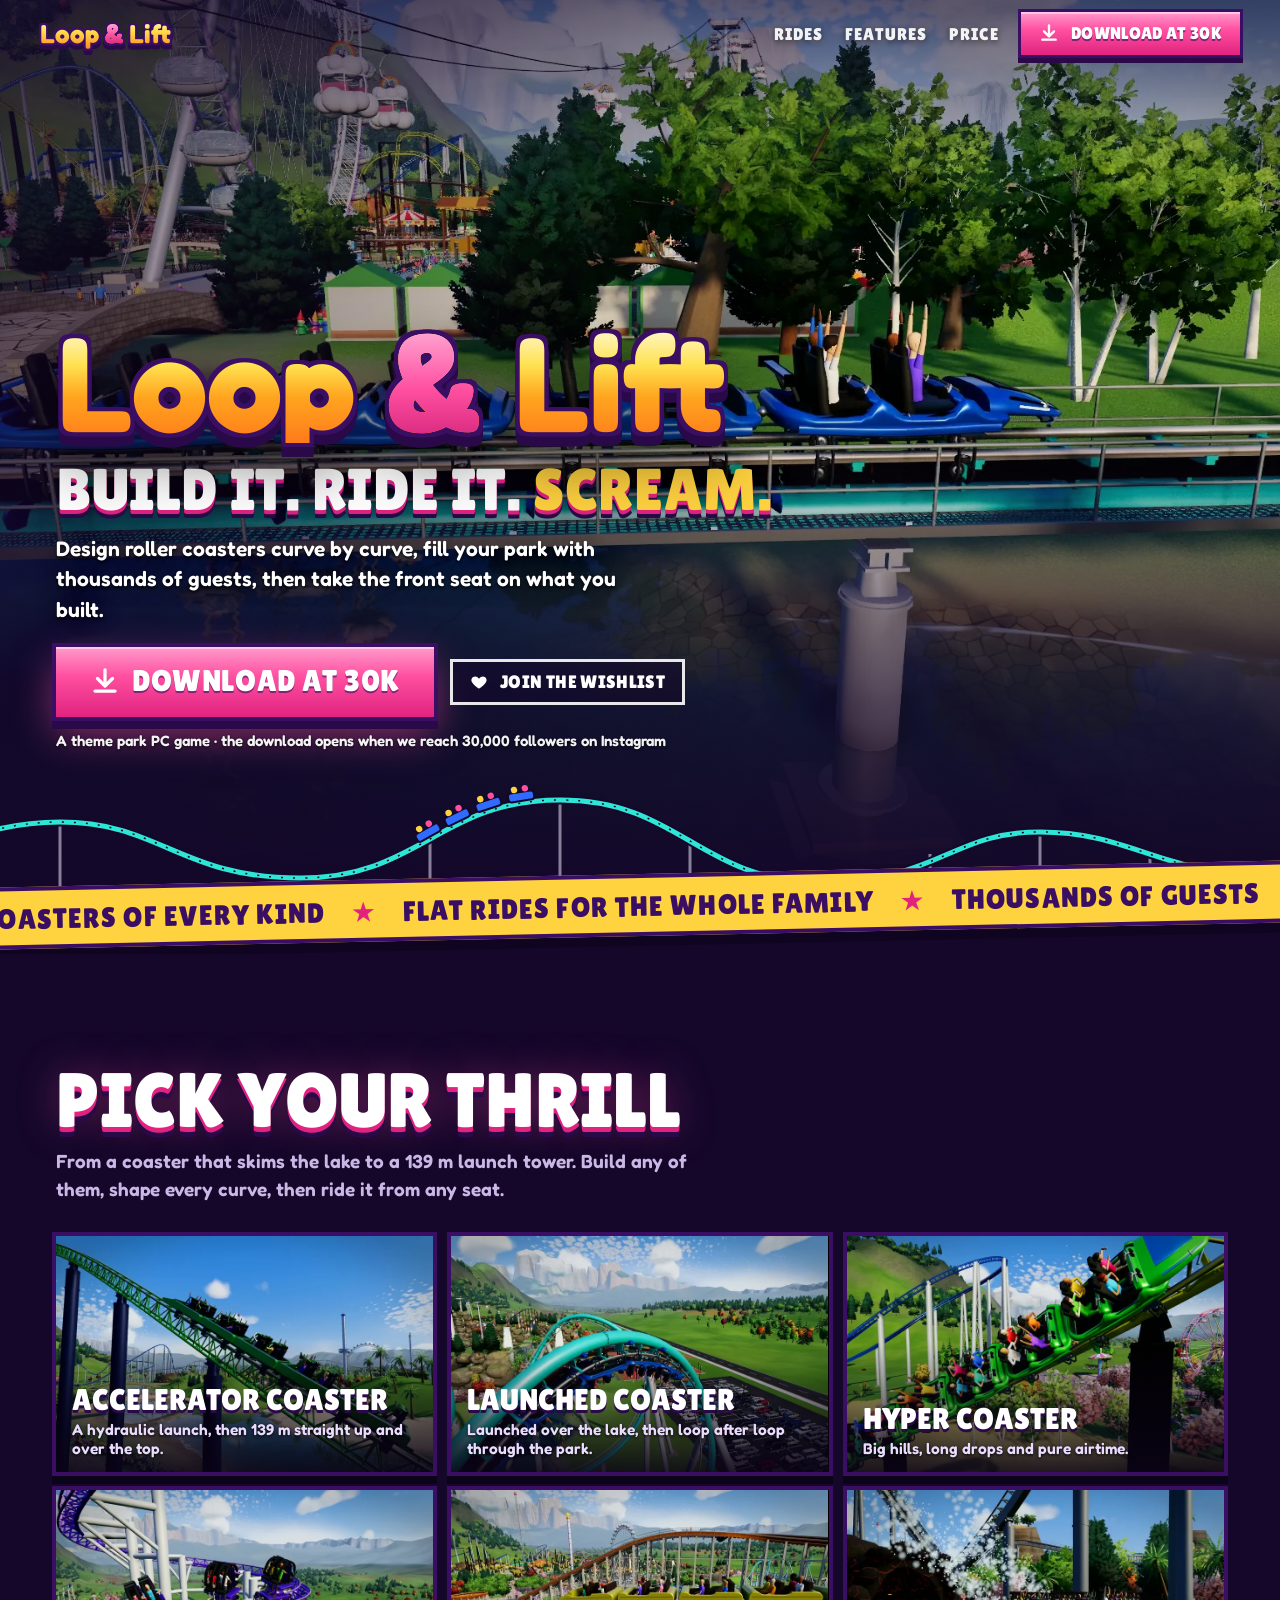
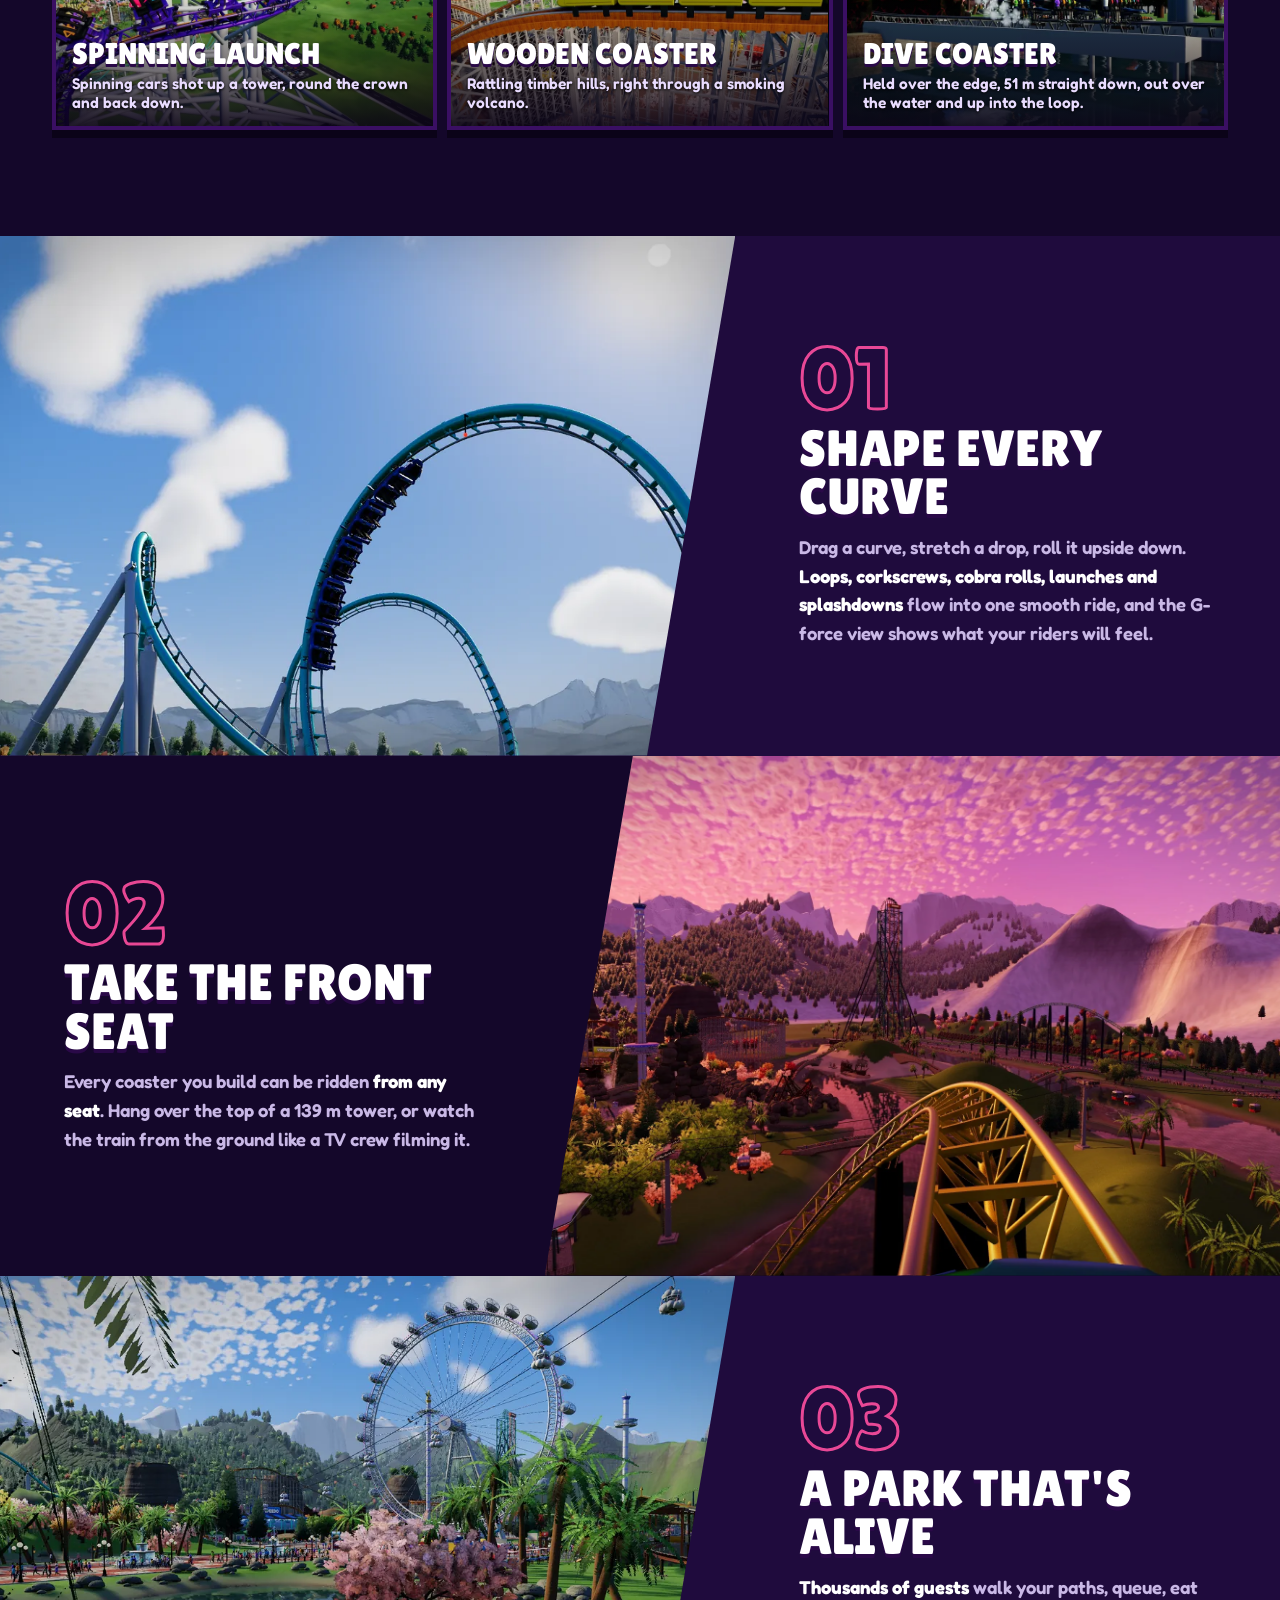
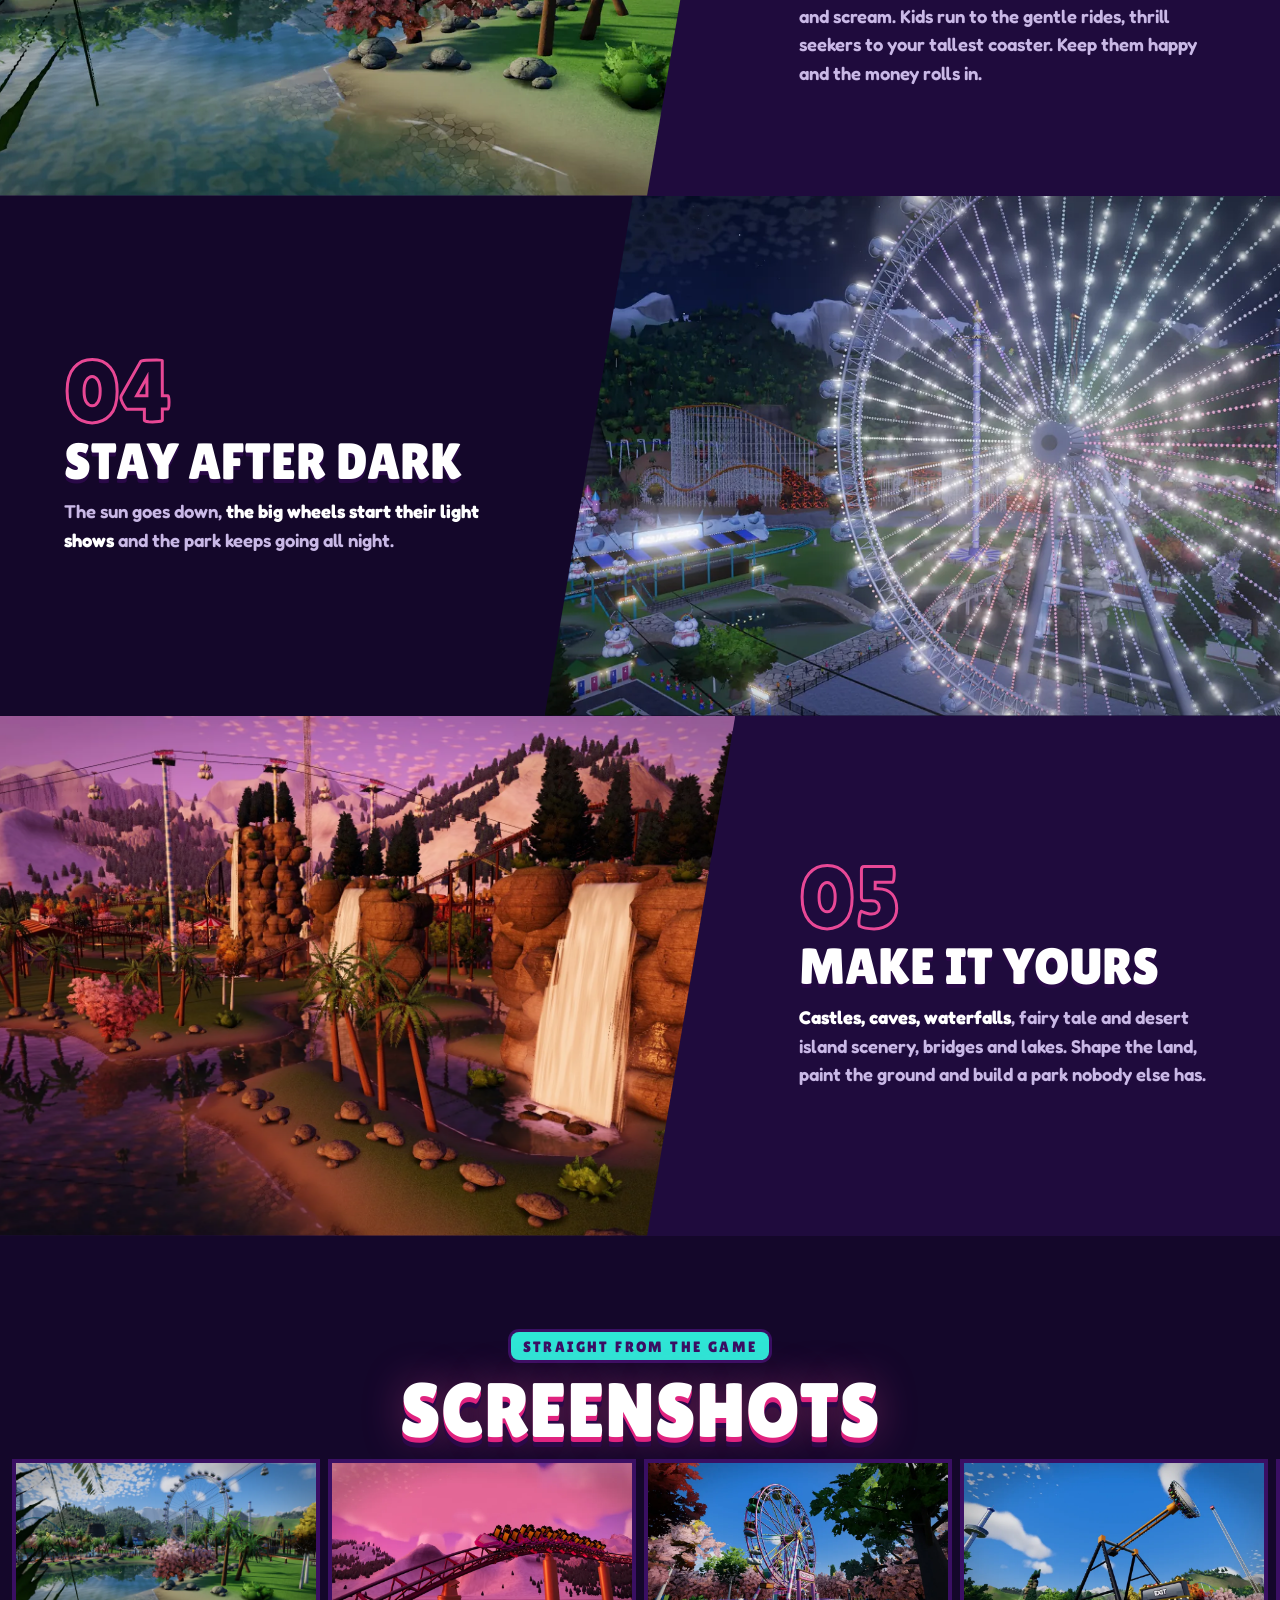
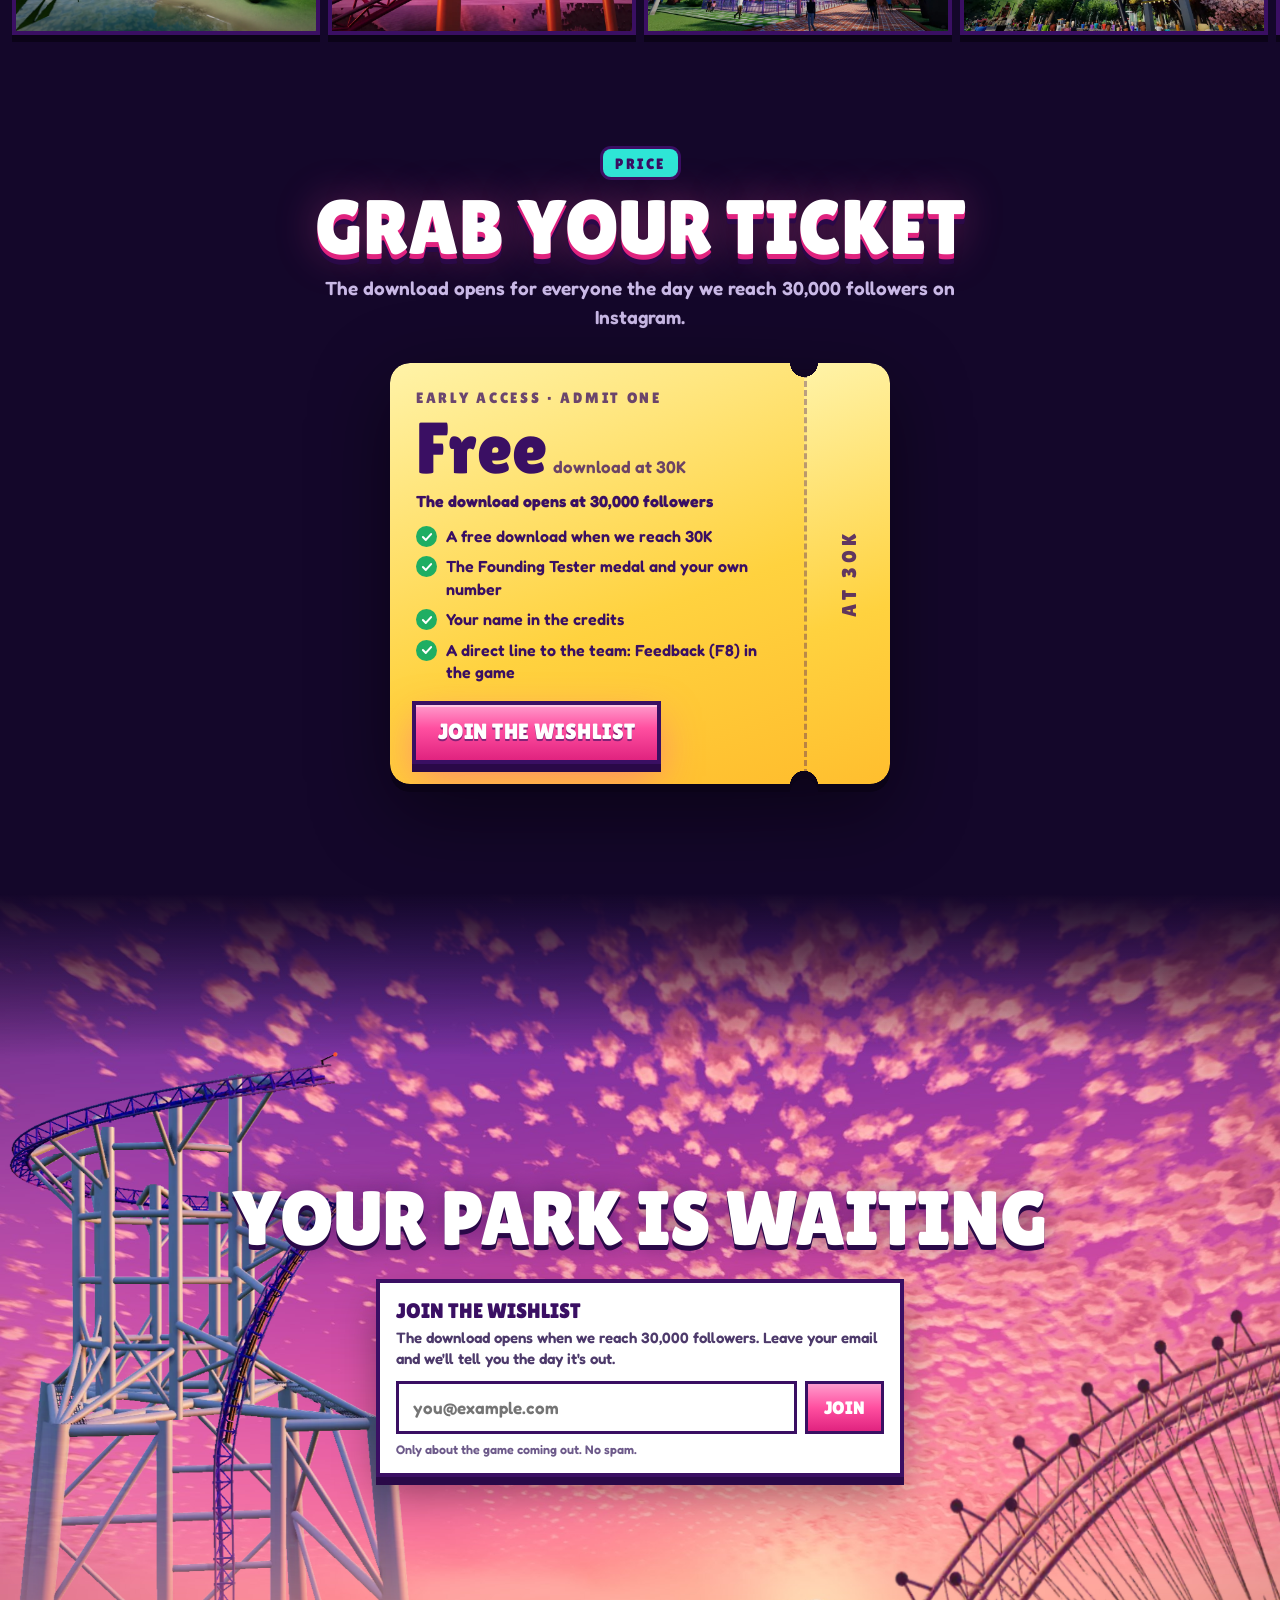
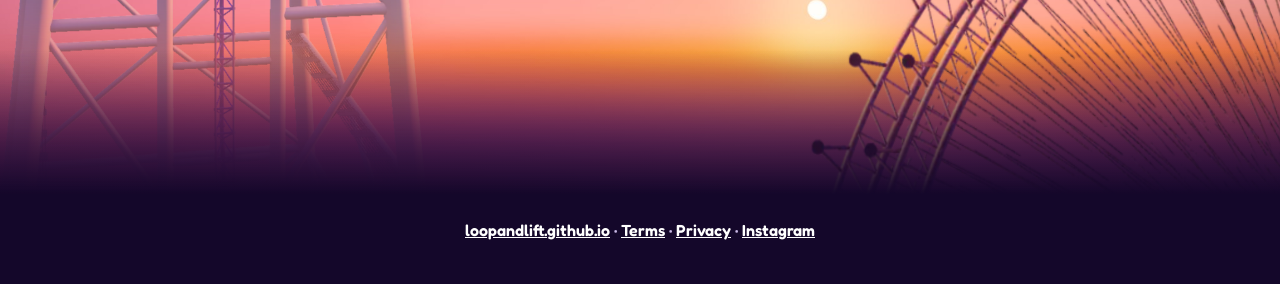
==== index.html @ a8bea317 "Publish the site" ====
<!doctype html>
<html lang="en" class="k30">
<head>
<meta charset="utf-8">
<meta name="viewport" content="width=device-width, initial-scale=1, viewport-fit=cover">
<meta name="theme-color" content="#14072a">
<title>Loop &amp; Lift - Build it. Ride it. Scream.</title>
<meta name="description" content="Build the theme park of your dreams: design your own roller coasters curve by curve, fill the park with guests, and ride what you built. The download opens at 30,000 followers.">
<link rel="canonical" href="https://loopandlift.github.io/">
<link rel="icon" type="image/png" href="../play/img/icon.png">
<meta property="og:type" content="website">
<meta property="og:site_name" content="Loop &amp; Lift">
<meta property="og:title" content="Loop &amp; Lift - Build it. Ride it. Scream.">
<meta property="og:description" content="Design your own roller coasters, fill the park with guests, then ride what you built. The download opens at 30,000 followers.">
<meta property="og:url" content="https://loopandlift.github.io/">
<meta property="og:image" content="https://loopandlift.github.io/play/img/share.jpg">
<meta property="og:image:width" content="1200">
<meta property="og:image:height" content="630">
<meta name="twitter:card" content="summary_large_image">
<script>
// Windows PCs get the download; phones, tablets and Macs get "email me the link" (an .exe is no use there). Set before
// the page draws, so neither version flashes up first.
window.WIN = /Windows/i.test(navigator.userAgent) && !/Phone|Android|iPad|iPhone|Mobile/i.test(navigator.userAgent);
document.documentElement.classList.add(WIN ? 'is-win' : 'no-win');
</script>
<link rel="preload" href="../play/img/hero.webp" as="image" type="image/webp">
<link rel="preload" href="../assets/fonts/lilita-one-latin-400.woff2" as="font" type="font/woff2" crossorigin>
<link rel="preload" href="../assets/fonts/fredoka-latin-700-normal.woff2" as="font" type="font/woff2" crossorigin>
<style>
@font-face { font-family: 'Lilita One'; font-weight: 400; font-display: swap; src: url(../assets/fonts/lilita-one-latin-400.woff2) format('woff2'); }
@font-face { font-family: 'Fredoka'; font-weight: 700; font-display: swap; src: url(../assets/fonts/fredoka-latin-700-normal.woff2) format('woff2'); }
@font-face { font-family: 'Fredoka'; font-weight: 600; font-display: swap; src: url(../assets/fonts/fredoka-latin-600-normal.woff2) format('woff2'); }
:root {
  --night: #14072a; --night-2: #1f0b3d; --ink: #3a0f63; --ink-2: #2a0948;
  --pink: #ff4fa0; --pink-d: #e0237f; --gold: #ffd23f; --orange: #ff8a1f; --aqua: #2ee6d6; --mint: #7dffb0;
  --text: #f4ecff; --soft: #c9b8e6;
  --f: 'Fredoka', 'Arial Rounded MT Bold', 'Trebuchet MS', system-ui, sans-serif;
  --d: 'Lilita One', 'Fredoka', 'Arial Black', system-ui, sans-serif;
  color-scheme: dark;
}
* { box-sizing: border-box; }
/* no sideways drift on phones: html and body both (iOS Safari pans the page with only one), clip where supported */
html { background: var(--night); scroll-behavior: smooth; overflow-x: hidden; }
body { margin: 0; font-family: var(--f); color: var(--text); background: var(--night); overflow-x: hidden; position: relative; }
@supports (overflow: clip) { html, body { overflow-x: clip; } }
img, video { display: block; max-width: 100%; }
a { color: var(--gold); }
.wrap { max-width: 1200px; margin: 0 auto; padding: 0 16px; }
.is-win .nowin-only, .no-win .win-only { display: none !important; }
/* one file, two pages (build.py): /play = the download (testers: the game and the emails send them here),
   /30k = the Instagram page, where the download opens at 30,000 followers (html.k30): .dl only on /play, .k30 only there */
html:not(.k30) .k30, html.k30 .dl { display: none !important; }
/* a hidden button stays hidden (.btn sets its own display) */
[hidden] { display: none !important; }
/* the prototype video: one big frame, square corners like every picture */
.proto { max-width: 980px; margin: 28px auto 0; background: #000; box-shadow: 0 0 0 4px var(--ink), 0 8px 0 4px #0b0318; }
.proto video { display: block; width: 100%; height: auto; aspect-ratio: 16 / 9; background: #000; }
/* the Instagram page has one ticket: in the middle */
html.k30 .tickets { grid-template-columns: minmax(0, 500px); justify-content: center; }
.top .btn-main { white-space: nowrap; }
.final .k30-note { margin: 0; font-weight: 600; text-shadow: 0 1px 3px rgba(0, 0, 0, .8); }
@media (prefers-reduced-motion: reduce) { html { scroll-behavior: auto; } *, *::before, *::after { animation: none !important; } }

/* ---------- buttons: chunky, pressable, like the game's own ---------- */
.btn { font-family: var(--d); font-weight: 400; letter-spacing: .02em; text-decoration: none; display: inline-flex; align-items: center; justify-content: center; gap: 12px;
  border-radius: 0; border: 0; cursor: pointer; line-height: 1; transition: translate .12s ease, box-shadow .12s ease, filter .12s ease; }
.btn-main { font-size: clamp(22px, 2.4vw, 30px); padding: 19px 34px 21px; color: #fff; text-transform: uppercase;
  background: linear-gradient(180deg, #ff9bcc 0%, #ff4fa0 42%, #e0237f 100%);
  box-shadow: 0 0 0 4px var(--ink), 0 8px 0 4px var(--ink-2), 0 16px 40px rgba(255, 79, 160, .55), inset 0 2px 0 rgba(255, 255, 255, .45); text-shadow: 0 2px 0 rgba(58, 15, 99, .6); }
.btn-main:hover { translate: 0 -3px; filter: brightness(1.06); }
.btn-main:active { translate: 0 5px; box-shadow: 0 0 0 4px var(--ink), 0 3px 0 4px var(--ink-2), 0 8px 20px rgba(255, 79, 160, .4), inset 0 2px 0 rgba(255, 255, 255, .45); }
.btn-main svg { width: 30px; height: 30px; flex: none; }
.btn-gold { color: var(--ink); text-shadow: none; background: linear-gradient(180deg, #fff3a8 0%, #ffd23f 45%, #ffad1f 100%);
  box-shadow: 0 0 0 4px var(--ink), 0 8px 0 4px var(--ink-2), 0 16px 40px rgba(255, 190, 40, .45), inset 0 2px 0 rgba(255, 255, 255, .6); }
.btn-ghost { font-size: 18px; padding: 14px 20px; color: #fff; text-transform: uppercase; background: rgba(20, 7, 42, .5); box-shadow: inset 0 0 0 3px rgba(255, 255, 255, .9); backdrop-filter: blur(6px); }
.btn-ghost:hover { background: rgba(20, 7, 42, .75); }
.btn-ghost svg { width: 18px; height: 18px; }
.alt-link { background: none; border: 0; padding: 0; color: #fff; font: 600 15px var(--f); text-decoration: underline; cursor: pointer; text-shadow: 0 1px 3px rgba(0, 0, 0, .7); }

/* ---------- top bar ---------- */
.top { position: fixed; inset: 0 0 auto; z-index: 50; display: flex; align-items: center; gap: 22px; padding: 12px max(16px, calc(50vw - 600px)); transition: background .25s ease, box-shadow .25s ease; }
.top.solid { background: rgba(20, 7, 42, .88); backdrop-filter: blur(10px); box-shadow: 0 2px 0 rgba(255, 255, 255, .06), 0 10px 30px rgba(0, 0, 0, .3); }
.mark { font: 700 26px var(--f); text-decoration: none; white-space: nowrap; color: var(--gold);
  background: linear-gradient(180deg, #fffbe0, #ffe14f 40%, #ff8a1f); -webkit-background-clip: text; background-clip: text; -webkit-text-fill-color: transparent;
  filter: drop-shadow(2px 0 0 var(--ink)) drop-shadow(-2px 0 0 var(--ink)) drop-shadow(0 2px 0 var(--ink)) drop-shadow(0 -2px 0 var(--ink)) drop-shadow(0 4px 0 var(--ink-2)); }
.mark i { font-style: normal; background: linear-gradient(180deg, #ffd0ea, #ff4fa0 55%, #c3166e); -webkit-background-clip: text; background-clip: text; -webkit-text-fill-color: transparent; }
.top nav { display: flex; gap: 22px; margin-left: auto; }
.top nav a { color: #fff; text-decoration: none; font: 400 17px var(--d); letter-spacing: .06em; text-transform: uppercase; text-shadow: 0 2px 6px rgba(0, 0, 0, .6); opacity: .92; }
.top nav a:hover { color: var(--gold); opacity: 1; }
.top .btn-main { font-size: 17px; padding: 11px 18px 12px; border-radius: 0; box-shadow: 0 0 0 3px var(--ink), 0 5px 0 3px var(--ink-2), inset 0 2px 0 rgba(255, 255, 255, .45); }
.top .btn-main svg { width: 20px; height: 20px; }
/* phones: the hero's own button is right there, so the top one waits until it has scrolled away (the owner: it
   took over the top of the screen), and is smaller */
@media (max-width: 720px) {
  .top .btn-main { font-size: 14px; padding: 8px 12px 9px; opacity: 0; visibility: hidden; transform: translateY(-6px); transition: opacity .25s ease, transform .25s ease, visibility 0s .25s; }
  .top .btn-main svg { width: 16px; height: 16px; }
  .top.past .btn-main { opacity: 1; visibility: visible; transform: none; transition: opacity .25s ease, transform .25s ease; }
}
@media (max-width: 860px) { .top nav { display: none; } .top .btn-main { margin-left: auto; } }

/* ---------- hero: the game in motion, full screen ---------- */
.hero { position: relative; min-height: 100svh; display: grid; align-items: end; isolation: isolate; overflow: hidden; color: #fff; }
.hero video, .hero .poster { position: absolute; inset: 0; width: 100%; height: 100%; object-fit: cover; z-index: -3; }
.hero .poster { background: #14072a url(../play/img/hero.webp) center / cover no-repeat; z-index: -4; }
.hero::after { content: ''; position: absolute; inset: 0; z-index: -2;
  background: linear-gradient(180deg, rgba(20, 7, 42, .55) 0%, rgba(20, 7, 42, 0) 22%, rgba(20, 7, 42, 0) 45%, rgba(20, 7, 42, .7) 78%, var(--night) 100%),
              linear-gradient(90deg, rgba(20, 7, 42, .6) 0%, rgba(20, 7, 42, 0) 55%); }
.hero-in { padding: 120px 16px 150px; max-width: 1200px; width: 100%; margin: 0 auto; display: grid; gap: 14px; justify-items: start; }
.logo { margin: 0; font-weight: 700; line-height: .9; white-space: nowrap; font-size: clamp(60px, 10.5vw, 150px); color: #ffb52e;
  background: linear-gradient(180deg, #fffbe0 0%, #ffe14f 36%, #ffa51f 62%, #ff7a1a 100%); -webkit-background-clip: text; background-clip: text; -webkit-text-fill-color: transparent;
  filter: drop-shadow(4px 0 0 var(--ink)) drop-shadow(-4px 0 0 var(--ink)) drop-shadow(0 4px 0 var(--ink)) drop-shadow(0 -4px 0 var(--ink)) drop-shadow(0 10px 0 var(--ink-2)) drop-shadow(0 18px 30px rgba(0, 0, 0, .5)); }
.logo .amp { background: linear-gradient(180deg, #ffd0ea, #ff4fa0 55%, #c3166e); -webkit-background-clip: text; background-clip: text; -webkit-text-fill-color: transparent; }
.slogan { margin: 4px 0 0; font: 400 clamp(30px, 4.6vw, 64px) / 1 var(--d); text-transform: uppercase; letter-spacing: .01em;
  text-shadow: 0 4px 0 var(--pink-d), 0 8px 0 var(--ink-2), 0 0 30px rgba(0, 0, 0, .55); }
.slogan b { color: var(--gold); font-weight: 400; }
.sub { margin: 0; max-width: 560px; font-weight: 600; font-size: clamp(17px, 1.7vw, 21px); line-height: 1.45; text-shadow: 0 2px 3px rgba(0, 0, 0, .8), 0 0 20px rgba(0, 0, 0, .6); }
.cta { display: flex; flex-wrap: wrap; gap: 16px; align-items: center; margin-top: 8px; }
.fine { font-size: 15px; font-weight: 600; text-shadow: 0 1px 3px rgba(0, 0, 0, .8); opacity: .95; }
.hero .mail { margin-top: 4px; }
@media (max-width: 640px) {
  /* the phone's first screen is for the coaster: the video fills the top, the logo sits over its foot */
  .hero { min-height: 0; align-items: start; }
  .hero video, .hero .poster { height: 62svh; bottom: auto; }
  .hero::after { height: 62svh; bottom: auto; background: linear-gradient(180deg, rgba(20, 7, 42, .45) 0%, rgba(20, 7, 42, 0) 18%, rgba(20, 7, 42, 0) 55%, var(--night) 100%); }
  .hero-in { padding: calc(62svh - 120px) 16px 110px; justify-items: center; text-align: center; gap: 12px; }
  .cta { justify-content: center; }
  .hero .mail p, .hero .mail small { display: none; }
  .sub { font-size: 16px; }
}

/* the little coaster running along the bottom of the hero */
.rail { position: absolute; left: 0; right: 0; bottom: -2px; height: 120px; z-index: -1; pointer-events: none; }
.rail svg { width: 100%; height: 100%; display: block; }

/* ---------- ticker ---------- */
/* tilted, so it sits in a box that clips it (else the page scrolls sideways) */
.tickwrap { position: relative; z-index: 2; overflow: hidden; margin-top: -40px; padding: 14px 0 18px; }
.ticker { overflow: hidden; background: var(--gold); color: var(--ink); border-block: 4px solid var(--ink); transform: rotate(-1.2deg); margin: 0 -20px; box-shadow: 0 10px 0 rgba(0, 0, 0, .25); }
.ticker div { display: flex; width: max-content; animation: tick 34s linear infinite; }
.ticker span { font: 400 clamp(20px, 2.2vw, 28px) / 1 var(--d); text-transform: uppercase; letter-spacing: .04em; padding: 14px 0 12px; white-space: nowrap; }
.ticker span::after { content: '★'; color: var(--pink-d); margin: 0 26px; }
@keyframes tick { to { transform: translateX(-50%); } }

/* ---------- section headings ---------- */
/* top padding only: the shorthand wiped .wrap's 16 px sides, and the phone's ride carousel (margin -16 px) stuck out of the screen */
.sec { padding-top: 96px; }
.kick { display: inline-block; font: 400 15px var(--d); letter-spacing: .16em; text-transform: uppercase; color: var(--ink); background: var(--aqua); padding: 6px 12px 5px; border-radius: 8px; box-shadow: 0 0 0 3px var(--ink); }
.h { margin: 14px 0 10px; font: 400 clamp(40px, 6vw, 80px) / .95 var(--d); text-transform: uppercase; color: #fff;
  text-shadow: 0 5px 0 var(--pink-d), 0 10px 0 var(--ink-2), 0 0 40px rgba(255, 79, 160, .35); }
.hs { margin: 0 0 32px; max-width: 640px; font-weight: 600; font-size: 19px; line-height: 1.5; color: var(--soft); }
.center { text-align: center; }
.center .hs { margin-left: auto; margin-right: auto; }

/* ---------- rides: one card per coaster, each a looping clip ---------- */
.rides { display: grid; grid-template-columns: repeat(3, 1fr); gap: 18px; }
.ride { position: relative; border-radius: 0; overflow: hidden; background: #000; aspect-ratio: 16 / 10; box-shadow: 0 0 0 4px var(--ink), 0 8px 0 4px #0b0318; isolation: isolate; transition: translate .2s ease; }
.ride:hover { translate: 0 -4px; }
.ride video, .ride img { position: absolute; inset: 0; width: 100%; height: 100%; object-fit: cover; z-index: -2; }
.ride::after { content: ''; position: absolute; inset: 0; z-index: -1; background: linear-gradient(180deg, rgba(0, 0, 0, 0) 45%, rgba(10, 3, 22, .88) 100%); }
.ride .cap { position: absolute; left: 16px; right: 16px; bottom: 14px; }
.ride .cap b { display: block; font: 400 clamp(24px, 2.4vw, 30px) / 1 var(--d); text-transform: uppercase; color: #fff; text-shadow: 0 3px 0 var(--ink-2); }
.ride .cap span { display: block; margin-top: 5px; font-weight: 600; font-size: 15.5px; color: #e9dcff; text-shadow: 0 1px 3px #000; }
@media (max-width: 900px) { .rides { grid-template-columns: 1fr 1fr; } }
@media (max-width: 600px) {
  .rides { display: flex; overflow-x: auto; scroll-snap-type: x mandatory; gap: 14px; margin: 0 -16px; padding: 4px 16px 18px; scrollbar-width: none; }
  .rides::-webkit-scrollbar { display: none; }
  .ride { flex: 0 0 84%; scroll-snap-align: center; }
}

/* ---------- feature panels ---------- */
.panels { margin-top: 110px; display: grid; gap: 0; }
.panel { position: relative; display: grid; grid-template-columns: 1.35fr 1fr; align-items: center; min-height: 520px; background: var(--night-2); }
.panel:nth-child(even) { grid-template-columns: 1fr 1.35fr; background: var(--night); }
.panel .pic { position: relative; height: 100%; min-height: 360px; overflow: hidden; clip-path: polygon(0 0, 100% 0, 88% 100%, 0 100%); }
.panel:nth-child(even) .pic { order: 2; clip-path: polygon(12% 0, 100% 0, 100% 100%, 0 100%); }
.panel .pic img, .panel .pic video { position: absolute; inset: 0; width: 100%; height: 100%; object-fit: cover; }
.panel .txt { padding: 48px clamp(20px, 5vw, 72px); max-width: 620px; }
.panel .n { font: 400 88px / .8 var(--d); color: transparent; -webkit-text-stroke: 3px var(--pink); opacity: .9; }
.panel h3 { margin: 10px 0 12px; font: 400 clamp(34px, 4vw, 54px) / .95 var(--d); text-transform: uppercase; color: #fff; text-shadow: 0 4px 0 var(--ink-2); }
.panel p { margin: 0; font-weight: 600; font-size: 18.5px; line-height: 1.55; color: var(--soft); }
.panel p b { color: #fff; }
@media (max-width: 820px) {
  .panel, .panel:nth-child(even) { grid-template-columns: 1fr; min-height: 0; }
  .panel .pic, .panel:nth-child(even) .pic { order: 0; min-height: 0; aspect-ratio: 16 / 10; clip-path: polygon(0 0, 100% 0, 100% 88%, 0 100%); }
  .panel .txt { padding: 18px 20px 46px; }
  .panel .n { font-size: 64px; }
}

/* ---------- screenshots: a filmstrip ---------- */
.strip { display: grid; grid-auto-flow: column; grid-auto-columns: minmax(300px, 40%); gap: 16px; overflow-x: auto; scroll-snap-type: x mandatory; padding: 6px 16px 22px; scrollbar-width: thin; scrollbar-color: var(--pink) transparent; }
.strip button { scroll-snap-align: center; padding: 0; border: 0; cursor: zoom-in; border-radius: 0; overflow: hidden; background: #000; box-shadow: 0 0 0 4px var(--ink), 0 7px 0 4px #0b0318; transition: translate .15s ease; }
.strip button:hover { translate: 0 -4px; }
.strip img { width: 100%; height: auto; aspect-ratio: 16 / 9; object-fit: cover; }
@media (max-width: 600px) { .strip { grid-auto-columns: 84%; } }
dialog.lb { border: 0; padding: 0; background: transparent; max-width: 96vw; max-height: 92vh; }
dialog.lb::backdrop { background: rgba(10, 3, 22, .9); }
dialog.lb img { max-width: 96vw; max-height: 86vh; border-radius: 0; box-shadow: 0 0 0 3px #fff; }
dialog.lb p { color: #fff; text-align: center; font-weight: 600; margin: 10px 0 0; }
dialog.lb button { position: fixed; top: 14px; right: 14px; width: 46px; height: 46px; border-radius: 50%; border: 3px solid #fff; background: var(--ink); color: #fff; font: 700 24px var(--f); cursor: pointer; }

/* ---------- tickets (price) ---------- */
.tickets { display: grid; grid-template-columns: 1fr 1fr; gap: 28px; max-width: 980px; margin: 0 auto; }
.ticket { position: relative; display: grid; grid-template-columns: 1fr 86px; color: var(--ink); filter: drop-shadow(0 8px 0 #0b0318) drop-shadow(0 22px 40px rgba(0, 0, 0, .45)); }
.ticket .main, .ticket .stub { background: #fff8e6; }
.ticket.hot .main, .ticket.hot .stub { background: linear-gradient(160deg, #fff3a8, #ffd23f 60%, #ffbe2e); }
/* punched notches where the stub tears off, round corners cut in */
.ticket .main { padding: 26px 26px 24px; border-radius: 20px 0 0 20px; display: grid; gap: 10px; align-content: start;
  -webkit-mask: radial-gradient(circle 14px at 100% 0, #0000 98%, #000) top / 100% 51% no-repeat, radial-gradient(circle 14px at 100% 100%, #0000 98%, #000) bottom / 100% 51% no-repeat;
  mask: radial-gradient(circle 14px at 100% 0, #0000 98%, #000) top / 100% 51% no-repeat, radial-gradient(circle 14px at 100% 100%, #0000 98%, #000) bottom / 100% 51% no-repeat; }
.ticket .stub { border-radius: 0 20px 20px 0; border-left: 3px dashed rgba(58, 15, 99, .35); display: grid; place-items: center;
  -webkit-mask: radial-gradient(circle 14px at 0 0, #0000 98%, #000) top / 100% 51% no-repeat, radial-gradient(circle 14px at 0 100%, #0000 98%, #000) bottom / 100% 51% no-repeat;
  mask: radial-gradient(circle 14px at 0 0, #0000 98%, #000) top / 100% 51% no-repeat, radial-gradient(circle 14px at 0 100%, #0000 98%, #000) bottom / 100% 51% no-repeat; }
.ticket .stub span { writing-mode: vertical-rl; transform: rotate(180deg); font: 400 20px var(--d); letter-spacing: .2em; text-transform: uppercase; color: var(--ink); opacity: .8; }
.ticket .tt { font: 400 15px var(--d); letter-spacing: .18em; text-transform: uppercase; opacity: .75; }
.ticket h3 { margin: 0; font: 400 30px / 1 var(--d); text-transform: uppercase; }
.ticket .amt { font: 400 72px / .9 var(--d); }
.ticket .amt small { font: 600 17px var(--f); margin-left: 6px; opacity: .75; }
.ticket .when { font-weight: 700; color: var(--pink-d); }
.ticket.hot .when { color: var(--ink); }
.ticket ul { margin: 4px 0; padding: 0; list-style: none; display: grid; gap: 8px; }
.ticket li { font-weight: 600; font-size: 16px; line-height: 1.4; padding-left: 30px; position: relative; }
.ticket li::before { content: ''; position: absolute; left: 0; top: 1px; width: 21px; height: 21px; border-radius: 50%; background: #1fae63 url("data:image/svg+xml,%3Csvg xmlns='http://www.w3.org/2000/svg' viewBox='0 0 24 24' fill='none' stroke='white' stroke-width='3.5' stroke-linecap='round' stroke-linejoin='round'%3E%3Cpath d='M5 12l5 5 9-10'/%3E%3C/svg%3E") center / 14px no-repeat; }
.ticket .btn-main { font-size: 22px; padding: 16px 22px 17px; margin-top: 8px; justify-self: start; }
.ticket .note { font-size: 14.5px; font-weight: 600; margin: 0; opacity: .85; }
.ticket .note a { color: var(--pink-d); }
@media (max-width: 800px) { .tickets { grid-template-columns: 1fr; } .ticket { grid-template-columns: 1fr 64px; } .ticket .amt { font-size: 60px; } .ticket .amt small { display: block; margin: 6px 0 0; } }

/* ---------- start, specs, faq ---------- */
.card { background: var(--night-2); border-radius: 22px; padding: 24px; box-shadow: inset 0 0 0 2px rgba(255, 255, 255, .08), 0 8px 0 #0b0318; }
.steps { display: grid; grid-template-columns: repeat(3, 1fr); gap: 16px; }
.step { display: grid; gap: 8px; align-content: start; }
.step b { font: 400 24px var(--d); text-transform: uppercase; color: #fff; }
.step p { margin: 0; font-weight: 600; font-size: 16px; line-height: 1.5; color: var(--soft); }
.step p b { font: 700 16px var(--f); text-transform: none; }
.num { width: 46px; height: 46px; border-radius: 50%; display: grid; place-items: center; color: #fff; font: 400 24px var(--d); background: linear-gradient(180deg, #ff9bcc, #ff4fa0 50%, #e0237f); box-shadow: 0 0 0 3px var(--ink), 0 4px 0 3px #0b0318; }
/* a little picture of Windows' warning, so nobody is scared off by it */
.ss { background: #0f4c81; color: #fff; border-radius: 0; padding: 10px 11px; font: 13px 'Segoe UI', system-ui, sans-serif; display: grid; gap: 6px; }
.ss .t { font-size: 15px; font-weight: 600; }
.ss u { color: #cfe6ff; }
.ss .r { display: flex; justify-content: flex-end; gap: 6px; }
.ss span.b { border: 1px solid #fff; padding: 3px 10px; border-radius: 2px; }
.ss span.b.hi { background: #fff; color: #0f4c81; outline: 3px solid #ffd23f; outline-offset: 2px; }
@media (max-width: 820px) { .steps { grid-template-columns: 1fr; } }
.two { display: grid; grid-template-columns: 1fr 1.3fr; gap: 22px; margin-top: 22px; }
.two h3 { margin: 0 0 12px; font: 400 28px var(--d); text-transform: uppercase; color: #fff; }
.two ul { margin: 0; padding-left: 20px; font-weight: 600; line-height: 1.65; color: var(--soft); }
@media (max-width: 820px) { .two { grid-template-columns: 1fr; } }
details { border-top: 2px solid rgba(255, 255, 255, .08); padding: 13px 0; }
details:first-of-type { border-top: 0; }
summary { cursor: pointer; font-size: 18.5px; font-weight: 700; color: #fff; }
summary::marker { color: var(--pink); }
details p { margin: 8px 0 0; font-weight: 600; line-height: 1.55; color: var(--soft); }
code { background: rgba(255, 255, 255, .1); padding: 1px 6px; border-radius: 6px; font-size: 14px; color: #fff; }

/* ---------- "email me the link" (phones, Macs) ---------- */
.mail { width: min(520px, 100%); background: #fff; color: var(--ink); border-radius: 0; padding: 16px; box-shadow: 0 0 0 4px var(--ink), 0 8px 0 4px var(--ink-2), 0 18px 40px rgba(0, 0, 0, .4); text-align: left; }
.mail b { display: block; font: 400 21px var(--d); text-transform: uppercase; margin-bottom: 4px; }
.mail p { margin: 0 0 12px; font-weight: 600; font-size: 15px; line-height: 1.4; color: #4d3a6b; }
.mail form { display: flex; gap: 8px; }
.mail input { flex: 1; min-width: 0; font: 600 17px var(--f); color: var(--ink); padding: 13px 14px; border-radius: 0; border: 3px solid var(--ink); background: #fff; outline: none; }
.mail input:focus { border-color: var(--pink); box-shadow: 0 0 0 3px rgba(255, 79, 160, .25); }
.mail button { font: 400 18px var(--d); text-transform: uppercase; color: #fff; padding: 0 16px; border-radius: 0; border: 3px solid var(--ink); cursor: pointer; white-space: nowrap;
  background: linear-gradient(180deg, #ff9bcc, #ff4fa0 50%, #e0237f); }
.mail button:disabled { opacity: .6; cursor: wait; }
.mail .msg { margin: 10px 0 0; font-size: 14.5px; font-weight: 700; min-height: 1em; }
.mail .msg:empty { display: none; }
.mail .msg.ok { color: #0f8a4a; } .mail .msg.err { color: #c3166e; }
.mail small { display: block; margin-top: 8px; color: #6d5a8a; font-weight: 600; font-size: 12.5px; }
@media (max-width: 420px) { .mail form { flex-direction: column; } .mail button { padding: 13px; } }

/* ---------- the last call ---------- */
.final { position: relative; clip-path: inset(0); margin-top: 110px; height: 100vh; height: 100svh; min-height: 600px; max-height: 1100px; display: grid; place-items: center; text-align: center; isolation: isolate; overflow: hidden;
  background: linear-gradient(180deg, #6a2fb8 0%, #e0609e 60%, #b0428f 100%); }
/* the landing page's scene, layer for layer: the pink sunset sky, the Moon Serpent's tower with the train's real
   climb (a transparent video), the Mega Wheel's depth slices turning; sized by the section (container units) */
.final .scene { position: absolute; inset: 0; z-index: -2; container-type: size; overflow: hidden; clip-path: inset(0); }
.final .sky { position: absolute; inset: 0; background: center 70% / cover no-repeat; }
.final .sky::after { content: ''; position: absolute; inset: auto 0 0 0; height: 18%; background: linear-gradient(180deg, rgba(176, 66, 143, 0), rgba(150, 50, 130, .55) 100%); }
.final .ms { position: absolute; aspect-ratio: 1; height: var(--ms-h); left: var(--ms-x); top: var(--ms-y); pointer-events: none;
  -webkit-mask-image: linear-gradient(180deg, #000 56%, transparent 95%); mask-image: linear-gradient(180deg, #000 56%, transparent 95%);
  --ms-h: min(112cqh, 110cqw); --ms-x: calc(-2cqw - min(112cqh, 110cqw) * .26); --ms-y: -6cqh; }
/* (max-width: none: the page's img/video rule would squeeze them, the wheel's to nothing inside its 0-size 3D layers) */
.final .ms img, .final .ms video, .final .ms canvas { position: absolute; display: block; user-select: none; max-width: none; }
.final .stage { position: absolute; inset: 0; perspective: 9000px; perspective-origin: 50% 50%; pointer-events: none; overflow: hidden; clip-path: inset(0); }
.final .wheel { position: absolute; left: 0; top: 0; width: 0; height: 0; transform-style: preserve-3d; }
.final .wheel div { position: absolute; left: 0; top: 0; transform-style: preserve-3d; }
.final .wheel img { display: block; position: absolute; user-select: none; max-width: none; }
.final .wheel .turn, .final .wheel .arm { animation: spin var(--T) linear infinite; animation-delay: var(--d, 0s); will-change: transform; }
.final .wheel .level { animation: unspin var(--T) linear infinite; animation-delay: var(--d, 0s); will-change: transform; }
.final .wheel .pos { transform: translateY(var(--r)); }
.final .wheel .face { transform: rotateY(calc(var(--tilt) * -1)); }
.final .scene.off .wheel .turn, .final .scene.off .wheel .arm, .final .scene.off .wheel .level { animation-play-state: paused; }
@keyframes spin { from { transform: rotate(0deg); } to { transform: rotate(360deg); } }
@keyframes unspin { from { transform: rotate(0deg); } to { transform: rotate(-360deg); } }
/* every layer fades in together once decoded */
.final .scene > * { transition: opacity .8s ease; }
.final .scene.wait > * { opacity: 0; }
/* the page above flows into the sunset, and the sunset into the footer */
.final::after { content: ''; position: absolute; inset: 0; z-index: -1; pointer-events: none;
  background: linear-gradient(180deg, var(--night) 0%, rgba(20, 7, 42, 0) 18%, rgba(20, 7, 42, 0) 84%, var(--night) 100%); }
.final .in { display: grid; gap: 18px; justify-items: center; padding: 60px 16px 12vh; }
.final .h { text-shadow: 0 5px 0 var(--ink-2), 0 0 26px rgba(42, 9, 72, .55); }
@media (max-width: 720px) {
  .final { place-items: start center; }
  .final .in { padding-top: 14vh; }
  /* the tower stands on the bottom of the screen, its top ring under the button */
  .final .ms { --ms-h: 118cqw; --ms-x: -30cqw; --ms-y: calc(100cqh - 118cqw * .9);
    -webkit-mask-image: linear-gradient(180deg, #000 66%, transparent 98%); mask-image: linear-gradient(180deg, #000 66%, transparent 98%); }
}
footer { text-align: center; padding: 26px 16px 44px; color: var(--soft); font-weight: 600; }
footer a { color: #fff; }
</style>
</head>
<body>

<div class="top" id="top">
  <a class="mark" href="#">Loop <i>&amp;</i> Lift</a>
  <nav><a href="#rides">Rides</a><a href="#features">Features</a><a href="#price">Price</a><a href="#prototype" hidden data-proto>Prototype</a></nav>
  <a class="btn btn-main k30" href="#price">
    <svg viewBox="0 0 24 24" fill="none" stroke="currentColor" stroke-width="2.8" stroke-linecap="round" stroke-linejoin="round" aria-hidden="true"><path d="M12 3v12M6 10l6 6 6-6M4 20h16"/></svg>Download at 30K</a>
</div>

<header class="hero" id="get">
  <div class="poster" aria-hidden="true"></div>
  <video id="heroVid" autoplay muted loop playsinline preload="auto" poster="../play/img/hero.webp" aria-label="Loop & Lift gameplay: roller coasters racing through a theme park">
    <source src="../play/img/hero.mp4" type="video/mp4">
  </video>
  <div class="hero-in">
    <h1 class="logo" aria-label="Loop &amp; Lift">Loop <span class="amp">&amp;</span> Lift</h1>
    <p class="slogan">Build it. Ride it. <b>Scream.</b></p>
    <p class="sub">Design roller coasters curve by curve, fill your park with thousands of guests, then take the front seat on what you built.</p>
    <div class="cta k30">
      <a class="btn btn-main" href="#price">
        <svg viewBox="0 0 24 24" fill="none" stroke="currentColor" stroke-width="2.6" stroke-linecap="round" stroke-linejoin="round" aria-hidden="true"><path d="M12 3v12M6 10l6 6 6-6M4 20h16"/></svg>
        Download at 30K
      </a>
      <a class="btn btn-ghost" href="#last" data-jump-wish><svg viewBox="0 0 24 24" fill="currentColor" aria-hidden="true"><path d="M12 21s-7.5-4.6-9.6-9.2C.9 8.4 3 4.5 6.8 4.5c2.1 0 3.6 1.1 5.2 3 1.6-1.9 3.1-3 5.2-3 3.8 0 5.9 3.9 4.4 7.3C19.5 16.4 12 21 12 21z"/></svg>Join the wishlist</a>
    </div>
    <div class="fine k30">A theme park PC game · the download opens when we reach 30,000 followers on Instagram</div>
  </div>
  <div class="rail" aria-hidden="true">
    <svg viewBox="0 0 1600 120" preserveAspectRatio="xMidYMax slice">
      <defs>
        <path id="track" d="M-60 92 C 80 92 120 40 220 40 S 340 96 460 96 S 600 18 720 18 S 860 100 980 100 S 1110 50 1200 50 S 1320 92 1420 92 S 1560 70 1680 70"/>
        <g id="car"><rect x="-13" y="-11" width="26" height="9" rx="3" fill="#2f6bff" stroke="#14072a" stroke-width="2"/><circle cx="-6" cy="-14" r="3.2" fill="#ffd23f"/><circle cx="5" cy="-14" r="3.2" fill="#ff4fa0"/></g>
      </defs>
      <g stroke="#e8e0f5" stroke-width="3" opacity=".55">
        <path d="M220 42V120M460 98V120M720 20V120M980 102V120M1200 52V120M1420 94V120M100 75V120M590 50V120M850 60V120M1090 72V120M1310 70V120"/>
      </g>
      <use href="#track" fill="none" stroke="#14072a" stroke-width="9"/>
      <use href="#track" fill="none" stroke="#2ee6d6" stroke-width="5"/>
      <use href="#track" fill="none" stroke="#14072a" stroke-width="1.5" stroke-dasharray="2 10"/>
      <g>
        <use href="#car"><animateMotion dur="11s" repeatCount="indefinite" rotate="auto" begin="0s"><mpath href="#track"/></animateMotion></use>
        <use href="#car"><animateMotion dur="11s" repeatCount="indefinite" rotate="auto" begin="-.2s"><mpath href="#track"/></animateMotion></use>
        <use href="#car"><animateMotion dur="11s" repeatCount="indefinite" rotate="auto" begin="-.4s"><mpath href="#track"/></animateMotion></use>
        <use href="#car"><animateMotion dur="11s" repeatCount="indefinite" rotate="auto" begin="-.6s"><mpath href="#track"/></animateMotion></use>
      </g>
    </svg>
  </div>
</header>

<div class="tickwrap"><div class="ticker" aria-label="Coasters of every kind, flat rides for the whole family, thousands of guests, ride every coaster, day and night, plays offline">
  <div aria-hidden="true">
    <span>Coasters of every kind</span><span>Flat rides for the whole family</span><span>Thousands of guests</span><span>Ride every coaster</span><span>Loops · launches · splashdowns</span><span>Day &amp; night</span><span>Plays offline</span><span class="k30">Download at 30K</span>
    <span>Coasters of every kind</span><span>Flat rides for the whole family</span><span>Thousands of guests</span><span>Ride every coaster</span><span>Loops · launches · splashdowns</span><span>Day &amp; night</span><span>Plays offline</span><span class="k30">Download at 30K</span>
  </div>
</div></div>

<section class="sec wrap" id="rides">
  <h2 class="h">Pick your thrill</h2>
  <p class="hs">From a coaster that skims the lake to a 139 m launch tower. Build any of them, shape every curve, then ride it from any seat.</p>
  <div class="rides">
    <div class="ride"><video muted loop playsinline preload="none" poster="../play/img/r-skyking.webp" data-auto aria-label="An accelerator coaster launching past the camera"><source src="../play/img/r-skyking.mp4" type="video/mp4"></video>
      <div class="cap"><b>Accelerator coaster</b><span>A hydraulic launch, then 139 m straight up and over the top.</span></div></div>
    <div class="ride"><video muted loop playsinline preload="none" poster="../play/img/r-aqua.webp" data-auto aria-label="A blue launched coaster flying through its loops"><source src="../play/img/r-aqua.mp4" type="video/mp4"></video>
      <div class="cap"><b>Launched coaster</b><span>Launched over the lake, then loop after loop through the park.</span></div></div>
    <div class="ride"><video muted loop playsinline preload="none" poster="../play/img/r-skyrocket.webp" data-auto aria-label="A green hyper coaster cresting a hill"><source src="../play/img/r-skyrocket.mp4" type="video/mp4"></video>
      <div class="cap"><b>Hyper coaster</b><span>Big hills, long drops and pure airtime.</span></div></div>
    <div class="ride"><video muted loop playsinline preload="none" poster="../play/img/r-serpent.webp" data-auto aria-label="Spinning cars at the top of a launch tower"><source src="../play/img/r-serpent.mp4" type="video/mp4"></video>
      <div class="cap"><b>Spinning launch</b><span>Spinning cars shot up a tower, round the crown and back down.</span></div></div>
    <div class="ride"><video muted loop playsinline preload="none" poster="../play/img/r-volcano.webp" data-auto aria-label="A wooden coaster racing over its hills"><source src="../play/img/r-volcano.mp4" type="video/mp4"></video>
      <div class="cap"><b>Wooden coaster</b><span>Rattling timber hills, right through a smoking volcano.</span></div></div>
    <div class="ride"><video muted loop playsinline preload="none" poster="../play/img/r-dive.webp" data-auto aria-label="A dive coaster bursting out of a lava cave over the water, spray flying, then up into its loop"><source src="../play/img/r-dive.mp4" type="video/mp4"></video>
      <div class="cap"><b>Dive coaster</b><span>Held over the edge, 51 m straight down, out over the water and up into the loop.</span></div></div>
  </div>
</section>

<section class="panels" id="features">
  <div class="panel">
    <div class="pic"><img src="../play/img/aqua-loop.webp" alt="A blue looping coaster with a train upside down at the top of a loop" loading="lazy" width="1280" height="720"></div>
    <div class="txt"><div class="n">01</div><h3>Shape every curve</h3>
      <p>Drag a curve, stretch a drop, roll it upside down. <b>Loops, corkscrews, cobra rolls, launches and splashdowns</b> flow into one smooth ride, and the G-force view shows what your riders will feel.</p></div>
  </div>
  <div class="panel">
    <div class="pic"><img src="../play/img/front-seat.webp" alt="The front seat of a hyper coaster cresting its hill at sunset, the snowy mountains lit pink ahead" loading="lazy" width="1920" height="1080"></div>
    <div class="txt"><div class="n">02</div><h3>Take the front seat</h3>
      <p>Every coaster you build can be ridden <b>from any seat</b>. Hang over the top of a 139 m tower, or watch the train from the ground like a TV crew filming it.</p></div>
  </div>
  <div class="panel">
    <div class="pic"><img src="../play/img/crowd-1.webp" alt="A lake with palm trees and cherry blossoms in front of a giant observation wheel" loading="lazy" width="1280" height="720"></div>
    <div class="txt"><div class="n">03</div><h3>A park that's alive</h3>
      <p><b>Thousands of guests</b> walk your paths, queue, eat and scream. Kids run to the gentle rides, thrill seekers to your tallest coaster. Keep them happy and the money rolls in.</p></div>
  </div>
  <div class="panel">
    <div class="pic"><img src="../play/img/eye-night.webp" alt="A giant observation wheel running a light show at night" loading="lazy" width="1280" height="720"></div>
    <div class="txt"><div class="n">04</div><h3>Stay after dark</h3>
      <p>The sun goes down, <b>the big wheels start their light shows</b> and the park keeps going all night.</p></div>
  </div>
  <div class="panel">
    <div class="pic"><img src="../play/img/falls-sunset.webp" alt="Waterfalls tumbling off red rocks into a lake with palms at sunset, snowy mountains behind" loading="lazy" width="1920" height="1080"></div>
    <div class="txt"><div class="n">05</div><h3>Make it yours</h3>
      <p><b>Castles, caves, waterfalls</b>, fairy tale and desert island scenery, bridges and lakes. Shape the land, paint the ground and build a park nobody else has.</p></div>
  </div>
</section>

<section class="sec" id="gallery">
  <div class="wrap center"><span class="kick">Straight from the game</span><h2 class="h">Screenshots</h2></div>
  <div class="strip">
    <button type="button" data-full="../play/img/crowd-1.webp"><img src="../play/img/crowd-1.webp" alt="A lake with palm trees and an observation wheel" loading="lazy"></button>
    <button type="button" data-full="../play/img/g-station.webp"><img src="../play/img/g-station-t.webp" alt="A coaster train cresting over a mountain lake at sunset, snowy hills behind" loading="lazy"></button>
    <button type="button" data-full="../play/img/g-fairywheel.webp"><img src="../play/img/g-fairywheel-t.webp" alt="The Fairy Wheel among blossom trees, guests walking up the path" loading="lazy"></button>
    <button type="button" data-full="../play/img/g-frisbee.webp"><img src="../play/img/g-frisbee-t.webp" alt="The Giant Frisbee swung high into the sky, full of riders, guests below" loading="lazy"></button>
    <button type="button" data-full="../play/img/g-carousel.webp"><img src="../play/img/g-carousel-t.webp" alt="The Grand Carousel turning, guests on the path in front" loading="lazy"></button>
    <button type="button" data-full="../play/img/g-swinger.webp"><img src="../play/img/g-swinger-t.webp" alt="The Wave Swinger spinning over the plaza" loading="lazy"></button>
    <button type="button" data-full="../play/img/g-castle.webp"><img src="../play/img/g-castle-t.webp" alt="A castle and a wooden coaster under snowy mountains at sunset" loading="lazy"></button>
    <button type="button" data-full="../play/img/g-island.webp"><img src="../play/img/g-island-t.webp" alt="A desert island with a shipwreck on its shore at sunset" loading="lazy"></button>
    <button type="button" data-full="../play/img/g-skyking-top.webp"><img src="../play/img/g-skyking-top-t.webp" alt="The front seat at the top of a 139 m launch tower, the park far below" loading="lazy"></button>
    <button type="button" data-full="../play/img/g-fairy.webp"><img src="../play/img/g-fairy-t.webp" alt="A pink princess palace and a fairy tale corner among blossom trees" loading="lazy"></button>
    <button type="button" data-full="../play/img/g-volcano-seat.webp"><img src="../play/img/g-volcano-seat-t.webp" alt="Riding a wooden coaster toward the setting sun" loading="lazy"></button>
    <button type="button" data-full="../play/img/g-volcano.webp"><img src="../play/img/g-volcano-t.webp" alt="A wooden coaster beside a waterfall at dusk" loading="lazy"></button>
    <button type="button" data-full="../play/img/hero-aerial.webp"><img src="../play/img/hero-aerial.webp" alt="Loopa Park from the air: a plaza, a lake, waterfalls, a Ferris wheel and coasters" loading="lazy"></button>
    <button type="button" data-full="../play/img/aqua-loop.webp"><img src="../play/img/aqua-loop.webp" alt="A looping coaster with a train upside down" loading="lazy"></button>
    <button type="button" data-full="../play/img/eye-night.webp"><img src="../play/img/eye-night.webp" alt="An observation wheel light show at night" loading="lazy"></button>
    <button type="button" data-full="../play/img/fairy-night.webp"><img src="../play/img/fairy-night.webp" alt="The fairy wheel and cherry trees at night" loading="lazy"></button>
  </div>
</section>

<section class="sec wrap" id="price">
  <div class="center"><span class="kick">Price</span><h2 class="h">Grab your ticket</h2>
    <p class="hs k30">The download opens for everyone the day we reach 30,000 followers on Instagram.</p></div>
  <div class="tickets">
    <div class="ticket hot">
      <div class="main">
        <span class="tt">Early Access · admit one</span>
        <div class="amt k30">Free<small>download at 30K</small></div>
        <div class="when k30">The download opens at 30,000 followers</div>
        <ul>
          <li class="k30">A free download when we reach 30K</li>
          <li>The Founding Tester medal and your own number</li>
          <li>Your name in the credits</li>
          <li>A direct line to the team: Feedback (F8) in the game</li>
        </ul>
        <a class="btn btn-main k30" href="#last" data-jump-wish>Join the wishlist</a>
      </div>
      <div class="stub"><span class="k30">At 30K</span></div>
    </div>
  </div>
</section>

<section class="sec wrap" id="prototype" hidden data-proto>
  <div class="center"><span class="kick">Behind the scenes</span><h2 class="h">The prototype</h2>
    <p class="hs">The prototype of Loop &amp; Lift, up and running.</p></div>
  <div class="proto"><video controls playsinline preload="metadata" poster="../play/img/prototype.webp" aria-label="The Loop &amp; Lift prototype running"><source src="../play/img/prototype.mp4" type="video/mp4"></video></div>
</section>


<section class="final" id="last">
  <div class="scene wait" id="scene" aria-hidden="true">
    <div class="sky"></div>
    <div class="ms" id="ms"></div>
    <div class="stage"><div class="wheel" id="wheel"></div></div>
  </div>
  <div class="in">
    <h2 class="h">Your park is waiting</h2>
    <div class="mail k30" data-wish="bottom"></div>
  </div>
</section>

<footer><a href="../">loopandlift.github.io</a> · <a href="../terms/">Terms</a> · <a href="../privacy/">Privacy</a> · <a href="https://www.instagram.com/playloopandlift/" target="_blank" rel="noopener">Instagram</a></footer>

<dialog class="lb" id="lb"><button type="button" aria-label="Close" id="lbX">&times;</button><img alt="" id="lbImg"><p id="lbCap"></p></dialog>

<script>
const CFG = /*CFG*/{"url":"https://xirdyrvodzieqsuzcmyv.supabase.co","anon":"eyJhbGciOiJIUzI1NiIsInR5cCI6IkpXVCJ9.eyJpc3MiOiJzdXBhYmFzZSIsInJlZiI6InhpcmR5cnZvZHppZXFzdXpjbXl2Iiwicm9sZSI6ImFub24iLCJpYXQiOjE3OTQyMTg5NzgsImV4cCI6MjEwOTc5NDk3OH0.rhFU6zEreDXFGGWiSPB9il8DYDRRLr1eUJ38js3ATvA"}/*CFG*/;
// ---------- email me the link ----------
const mailHTML = `<b>Get the link on your computer</b>
  <p>Loop &amp; Lift is a Windows PC game. Leave your email and we'll send you the download link, ready for when you're at your computer.</p>
  <form novalidate><input type="email" name="email" placeholder="you@example.com" autocomplete="email" inputmode="email" required aria-label="Your email"><button type="submit">Send me the link</button></form>
  <div class="msg" role="status"></div><small>One email with the link. No spam.</small>`;
for (const box of document.querySelectorAll('[data-mail]')) {
  box.innerHTML = mailHTML;
  const form = box.querySelector('form'), msg = box.querySelector('.msg'), input = form.email, btn = form.querySelector('button');
  form.addEventListener('submit', async e => {
    e.preventDefault();
    const email = input.value.trim();
    msg.className = 'msg';
    if (!/^[^@\s]+@[^@\s]+\.[^@\s]{2,}$/.test(email)) { msg.classList.add('err'); msg.textContent = 'That email doesn’t look right.'; input.focus(); return; }
    if (!CFG) { msg.classList.add('err'); msg.textContent = 'Not working right now, sorry. Follow @playloopandlift and try again soon.'; return; }
    btn.disabled = true; msg.textContent = 'Sending…';
    try {
      const r = await fetch(CFG.url + '/functions/v1/game', { method: 'POST', headers: { 'content-type': 'application/json', apikey: CFG.anon, Authorization: 'Bearer ' + CFG.anon },
        body: JSON.stringify({ action: 'remind', email, source: (box.dataset.mail + ' ' + (new URLSearchParams(location.search).get('from') || document.referrer.replace(/^https?:\/\/(www\.)?/, '').split('/')[0] || 'direct')).slice(0, 60) }) });
      if (r.status === 429) throw new Error('busy');
      if (!r.ok) throw new Error('bad');
      msg.classList.add('ok'); msg.textContent = 'Sent! Check your inbox (and the spam folder, just in case).';
      form.reset();
    } catch (err) {
      msg.classList.add('err');
      msg.textContent = err.message === 'busy' ? 'Lots of people right now! Try again in a few minutes.' : 'Couldn’t send it. Check the address and try again.';
    } finally { btn.disabled = false; }
  });
}
document.querySelector('[data-show-mail]')?.addEventListener('click', e => {
  const box = document.querySelector('[data-mail="hero-pc"]');
  box.hidden = false; e.currentTarget.hidden = true; box.querySelector('input').focus();
});
for (const a of document.querySelectorAll('[data-jump-mail]')) a.addEventListener('click', e => {
  e.preventDefault();
  const box = document.querySelector('[data-mail="hero"]');
  box.hidden = false;
  box.scrollIntoView({ behavior: 'smooth', block: 'center' });
  setTimeout(() => box.querySelector('input').focus({ preventScroll: true }), 500);
});

// ---------- the wishlist (the Instagram page): everyone on it hears the day the download opens ----------
const wishHTML = `<b>Join the wishlist</b>
  <p>The download opens when we reach 30,000 followers. Leave your email and we'll tell you the day it's out.</p>
  <form novalidate><input type="email" name="email" placeholder="you@example.com" autocomplete="email" inputmode="email" required aria-label="Your email"><button type="submit">Join</button></form>
  <div class="msg" role="status"></div><small>Only about the game coming out. No spam.</small>`;
for (const box of document.querySelectorAll('[data-wish]')) {
  box.innerHTML = wishHTML;
  const form = box.querySelector('form'), msg = box.querySelector('.msg'), input = form.email, btn = form.querySelector('button');
  form.addEventListener('submit', async e => {
    e.preventDefault();
    const email = input.value.trim();
    msg.className = 'msg';
    if (!/^[^@\s]+@[^@\s]+\.[^@\s]{2,}$/.test(email)) { msg.classList.add('err'); msg.textContent = 'That email doesn’t look right.'; input.focus(); return; }
    if (!CFG) { msg.classList.add('err'); msg.textContent = 'Not working right now, sorry. Try again soon.'; return; }
    btn.disabled = true; msg.textContent = 'Adding you…';
    try {
      const r = await fetch(CFG.url + '/functions/v1/game', { method: 'POST', headers: { 'content-type': 'application/json', apikey: CFG.anon, Authorization: 'Bearer ' + CFG.anon },
        body: JSON.stringify({ action: 'wishlist', email, source: ('30k-' + box.dataset.wish + ' ' + (new URLSearchParams(location.search).get('from') || document.referrer.replace(/^https?:\/\/(www\.)?/, '').split('/')[0] || 'direct')).slice(0, 60) }) });
      if (r.status === 429) throw new Error('busy');
      if (!r.ok) throw new Error('bad');
      msg.classList.add('ok'); msg.textContent = 'You’re on the list! We’ll email you the day it’s out.';
      form.reset();
    } catch (err) {
      msg.classList.add('err');
      msg.textContent = err.message === 'busy' ? 'Lots of people right now! Try again in a few minutes.' : 'Couldn’t add you. Check the address and try again.';
    } finally { btn.disabled = false; }
  });
}
for (const a of document.querySelectorAll('[data-jump-wish]')) a.addEventListener('click', e => {
  e.preventDefault();
  const box = document.querySelector('[data-wish="bottom"]');
  box.scrollIntoView({ behavior: 'smooth', block: 'center' });
  setTimeout(() => box.querySelector('input').focus({ preventScroll: true }), 600);
});

// ---------- the top bar turns solid once the hero scrolls away ----------
const bar = document.getElementById('top');
const heroCtas = [...document.querySelectorAll('.hero .cta')];
const onScroll = () => {
  bar.classList.toggle('solid', scrollY > 60);
  // past = the hero's (visible) buttons have scrolled up under the bar
  const c = heroCtas.find(e => e.offsetParent);
  bar.classList.toggle('past', !c || c.getBoundingClientRect().bottom < 70);
};
addEventListener('scroll', onScroll, { passive: true }); onScroll();

// ---------- screenshots, big ----------
const lb = document.getElementById('lb'), lbImg = document.getElementById('lbImg'), lbCap = document.getElementById('lbCap');
for (const b of document.querySelectorAll('[data-full]')) b.addEventListener('click', () => {
  const img = b.querySelector('img');
  lbImg.src = b.dataset.full; lbImg.alt = img.alt; lbCap.textContent = img.alt;
  lb.showModal();
});
document.getElementById('lbX').addEventListener('click', () => lb.close());
lb.addEventListener('click', e => { if (e.target === lb) lb.close(); });

// ---------- clips play only while they're on screen (the hero too), and never for reduced motion ----------
const still = matchMedia('(prefers-reduced-motion: reduce)').matches;
const vids = [document.getElementById('heroVid'), ...document.querySelectorAll('video[data-auto]')];
if (still) for (const v of vids) { v.removeAttribute('autoplay'); v.pause(); }
else if ('IntersectionObserver' in window) {
  const io = new IntersectionObserver(es => { for (const en of es) en.isIntersecting ? en.target.play().catch(() => {}) : en.target.pause(); }, { threshold: .2 });
  for (const v of vids) io.observe(v);
}

// ---------- the last call: the landing page's scene (built when it comes near, running only while on screen) ----------
(() => {
  // layout data written by the render scripts (build.py puts ../assets/ms.json and wheel.json here)
  const MS = /*MS*/{"frame":1600,"tower":[445,331,1146,1604],"clip":{"x":335,"y":299,"width":796,"height":1300},"frames":788,"topFrame":379,"emptyHead":1.0666666666666667,"emptyTail":1.1}/*MS*/, W = /*WHEEL*/{"px":1946,"mPerPx":0.05712890625,"z":[-6.2,-4.2,-2.2,0.0,2.2,4.2,6.2],"capPx":686,"capMPerPx":0.008984375,"R":54.65,"N":48}/*WHEEL*/;
  const scene = document.getElementById('scene');
  if (!MS || !W || !('IntersectionObserver' in window)) { scene.classList.remove('wait'); return; }
  const A = '../assets/', V = '?v=' + /*VER*/1795765069/*VER*/;
  const ms = document.getElementById('ms'), wheel = document.getElementById('wheel');
  const pct = v => (v / MS.frame) * 100 + '%';
  let vid = null, shown = false, timer = 0;
  const build = () => {
    const ready = [];
    const img = src => { const im = new Image(); im.src = A + src + V; im.alt = ''; ready.push(im.decode().catch(() => {})); return im; };
    const sky = img('sky.jpg');
    scene.querySelector('.sky').style.backgroundImage = `url(${sky.src})`;
    // Moon Serpent: the tower, the train's climb as a transparent video (WebM; a still of the train at the top where
    // that can't play: Apple's WebKit drops WebM's transparency, reduced motion)
    const tower = img('climb-tower.webp');
    Object.assign(tower.style, { left: pct(MS.tower[0]), top: pct(MS.tower[1]), width: pct(MS.tower[2] - MS.tower[0]), height: pct(MS.tower[3] - MS.tower[1]) });
    ms.append(tower);
    const c = MS.clip, place = el => Object.assign(el.style, { left: pct(c.x), top: pct(c.y), width: pct(c.width), height: pct(c.height) });
    const ua = navigator.userAgent;
    const webkitOnly = /iPhone|iPad|iPod/.test(ua) || (/Macintosh/.test(ua) && navigator.maxTouchPoints > 1) || (/Safari\//.test(ua) && !/Chrome|Chromium|Edg|OPR|Firefox/.test(ua));
    const v0 = document.createElement('video');
    const stacked = !still && webkitOnly ? stackedCanvas(v0) : null;
    if (!still && (stacked || v0.canPlayType('video/webm; codecs="vp09.00.10.08"'))) {
      vid = v0;
      vid.muted = true; vid.playsInline = true; vid.preload = 'auto'; vid.setAttribute('muted', ''); vid.setAttribute('playsinline', '');
      vid.src = A + (stacked ? 'climb-train-stacked.mp4' : 'climb-train.webm') + V;
      place(vid);
      if (stacked) {
        // the MP4 has the colour on top and the alpha below, put back together in WebGL; iOS decodes a video only
        // while it is in the page: a 1 px invisible copy feeds the canvas
        place(stacked); ms.append(stacked);
        Object.assign(vid.style, { left: 0, top: 0, width: '1px', height: '1px', opacity: 0 });
      }
      ms.append(vid);
      ready.push(new Promise(r => { vid.addEventListener('loadeddata', r, { once: true }); setTimeout(r, 3000); }));
      // the track stands empty a few seconds between runs, as on the landing page
      const GAP = 7;
      vid.addEventListener('ended', () => { timer = setTimeout(() => { timer = 0; vid.currentTime = 0; if (shown) vid.play().catch(() => {}); }, Math.max(0, GAP - (MS.emptyHead ?? 0) - (MS.emptyTail ?? 0)) * 1000); });
    } else { const top = img('climb-train-top.webp'); place(top); ms.append(top); }
    // Mega Wheel: depth slices + capsules that stay level (slice > turn > img; capsule: arm > pos > level > face > img)
    const TILT = 28, T = 360 / 1.6;
    wheel.style.setProperty('--T', T + 's');
    wheel.style.setProperty('--tilt', TILT + 'deg');
    const div = (cls, parent) => { const d = document.createElement('div'); d.className = cls; parent.append(d); return d; };
    const slices = W.z.map((z, k) => { const d = div('slice', wheel), t = div('turn', d), im = img(`wheel-z${k}.webp`); t.append(im); return { d, im, z }; });
    const caps = [], capLayer = document.createElement('div');
    for (let k = 0; k < W.N; k++) {
      const a0 = (k / W.N) * 360, arm = div('arm', capLayer);
      arm.style.setProperty('--d', -(((360 - a0) % 360) / 360) * T + 's');
      const face = div('face', div('level', div('pos', arm))), im = img('capsule.webp');
      face.append(im); caps.push(im);
    }
    // the capsules sit between the two rims: after the back slices, before the front ones
    wheel.insertBefore(capLayer, slices[slices.findIndex(s => s.z >= 0)].d);
    const layout = () => {
      const w = scene.clientWidth, h = scene.clientHeight;
      // the hub sits past the bottom-right corner: only the top of the rim and its capsules show
      const Rpx = Math.min(h * 0.8, w * 0.64), k = Rpx / W.R;
      wheel.style.transform = `translate3d(${w + Rpx * 0.2}px, ${h + Rpx * 0.3}px, 0) rotateY(${TILT}deg)`;
      wheel.style.setProperty('--r', W.R * k + 'px');
      const size = W.px * W.mPerPx * k, cs = W.capPx * W.capMPerPx * k;
      for (const s of slices) { s.d.style.transform = `translateZ(${s.z * k}px)`; Object.assign(s.im.style, { width: size + 'px', height: size + 'px', left: -size / 2 + 'px', top: -size / 2 + 'px' }); }
      for (const im of caps) Object.assign(im.style, { width: cs + 'px', height: cs + 'px', left: -cs / 2 + 'px', top: -cs / 2 + 'px' });
    };
    if (still) wheel.querySelectorAll('.turn, .arm, .level').forEach(e => { e.style.animation = 'none'; });
    layout();
    addEventListener('resize', layout);
    Promise.race([Promise.all(ready), new Promise(r => setTimeout(r, 8000))]).then(() => {
      scene.classList.remove('wait');
      if (vid && shown) vid.play().catch(() => {});
    });
  };
  /** A canvas showing the stacked MP4 (colour above, alpha below) with its transparency, or null without WebGL. */
  function stackedCanvas(video) {
    const cv = document.createElement('canvas');
    const gl = cv.getContext('webgl', { premultipliedAlpha: true, alpha: true, antialias: false });
    if (!gl) return null;
    const sh = (type, src) => { const s = gl.createShader(type); gl.shaderSource(s, src); gl.compileShader(s); return s; };
    const pr = gl.createProgram();
    gl.attachShader(pr, sh(gl.VERTEX_SHADER, 'attribute vec2 p; varying vec2 uv; void main() { uv = vec2(p.x * .5 + .5, .5 - p.y * .5); gl_Position = vec4(p, 0., 1.); }'));
    gl.attachShader(pr, sh(gl.FRAGMENT_SHADER, 'precision mediump float; varying vec2 uv; uniform sampler2D t; void main() {' +
      ' vec3 c = texture2D(t, vec2(uv.x, uv.y * .5)).rgb; float a = texture2D(t, vec2(uv.x, .5 + uv.y * .5)).r;' +
      ' a = clamp((a - .04) / .92, 0., 1.); gl_FragColor = vec4(c * a, a); }'));
    gl.linkProgram(pr); gl.useProgram(pr);
    gl.bindBuffer(gl.ARRAY_BUFFER, gl.createBuffer());
    gl.bufferData(gl.ARRAY_BUFFER, new Float32Array([-1, -1, 1, -1, -1, 1, 1, 1]), gl.STATIC_DRAW);
    const loc = gl.getAttribLocation(pr, 'p'); gl.enableVertexAttribArray(loc); gl.vertexAttribPointer(loc, 2, gl.FLOAT, false, 0, 0);
    gl.bindTexture(gl.TEXTURE_2D, gl.createTexture());
    for (const [k, v] of [[gl.TEXTURE_MIN_FILTER, gl.LINEAR], [gl.TEXTURE_MAG_FILTER, gl.LINEAR], [gl.TEXTURE_WRAP_S, gl.CLAMP_TO_EDGE], [gl.TEXTURE_WRAP_T, gl.CLAMP_TO_EDGE]]) gl.texParameteri(gl.TEXTURE_2D, k, v);
    const draw = () => {
      if (video.readyState >= 2) {
        const w = video.videoWidth, h = video.videoHeight / 2;
        if (cv.width !== w || cv.height !== h) { cv.width = w; cv.height = h; gl.viewport(0, 0, w, h); }
        gl.texImage2D(gl.TEXTURE_2D, 0, gl.RGB, gl.RGB, gl.UNSIGNED_BYTE, video);
        gl.clearColor(0, 0, 0, 0); gl.clear(gl.COLOR_BUFFER_BIT);
        gl.drawArrays(gl.TRIANGLE_STRIP, 0, 4);
      }
      if (video.requestVideoFrameCallback) video.requestVideoFrameCallback(draw); else requestAnimationFrame(draw);
    };
    video.addEventListener('loadeddata', draw, { once: true });
    return cv;
  }
  // built a screen before it shows; runs only while it is on screen
  new IntersectionObserver((es, o) => { if (es.some(e => e.isIntersecting)) { o.disconnect(); build(); } }, { rootMargin: '900px 0px' }).observe(scene);
  new IntersectionObserver(es => {
    shown = es[es.length - 1].isIntersecting;
    scene.classList.toggle('off', !shown);
    if (!vid) return;
    if (shown) { if (vid.paused && !timer && !scene.classList.contains('wait')) vid.play().catch(() => {}); }
    else vid.pause();
  }, { threshold: .1 }).observe(scene);
})();
</script>
</body>
</html>
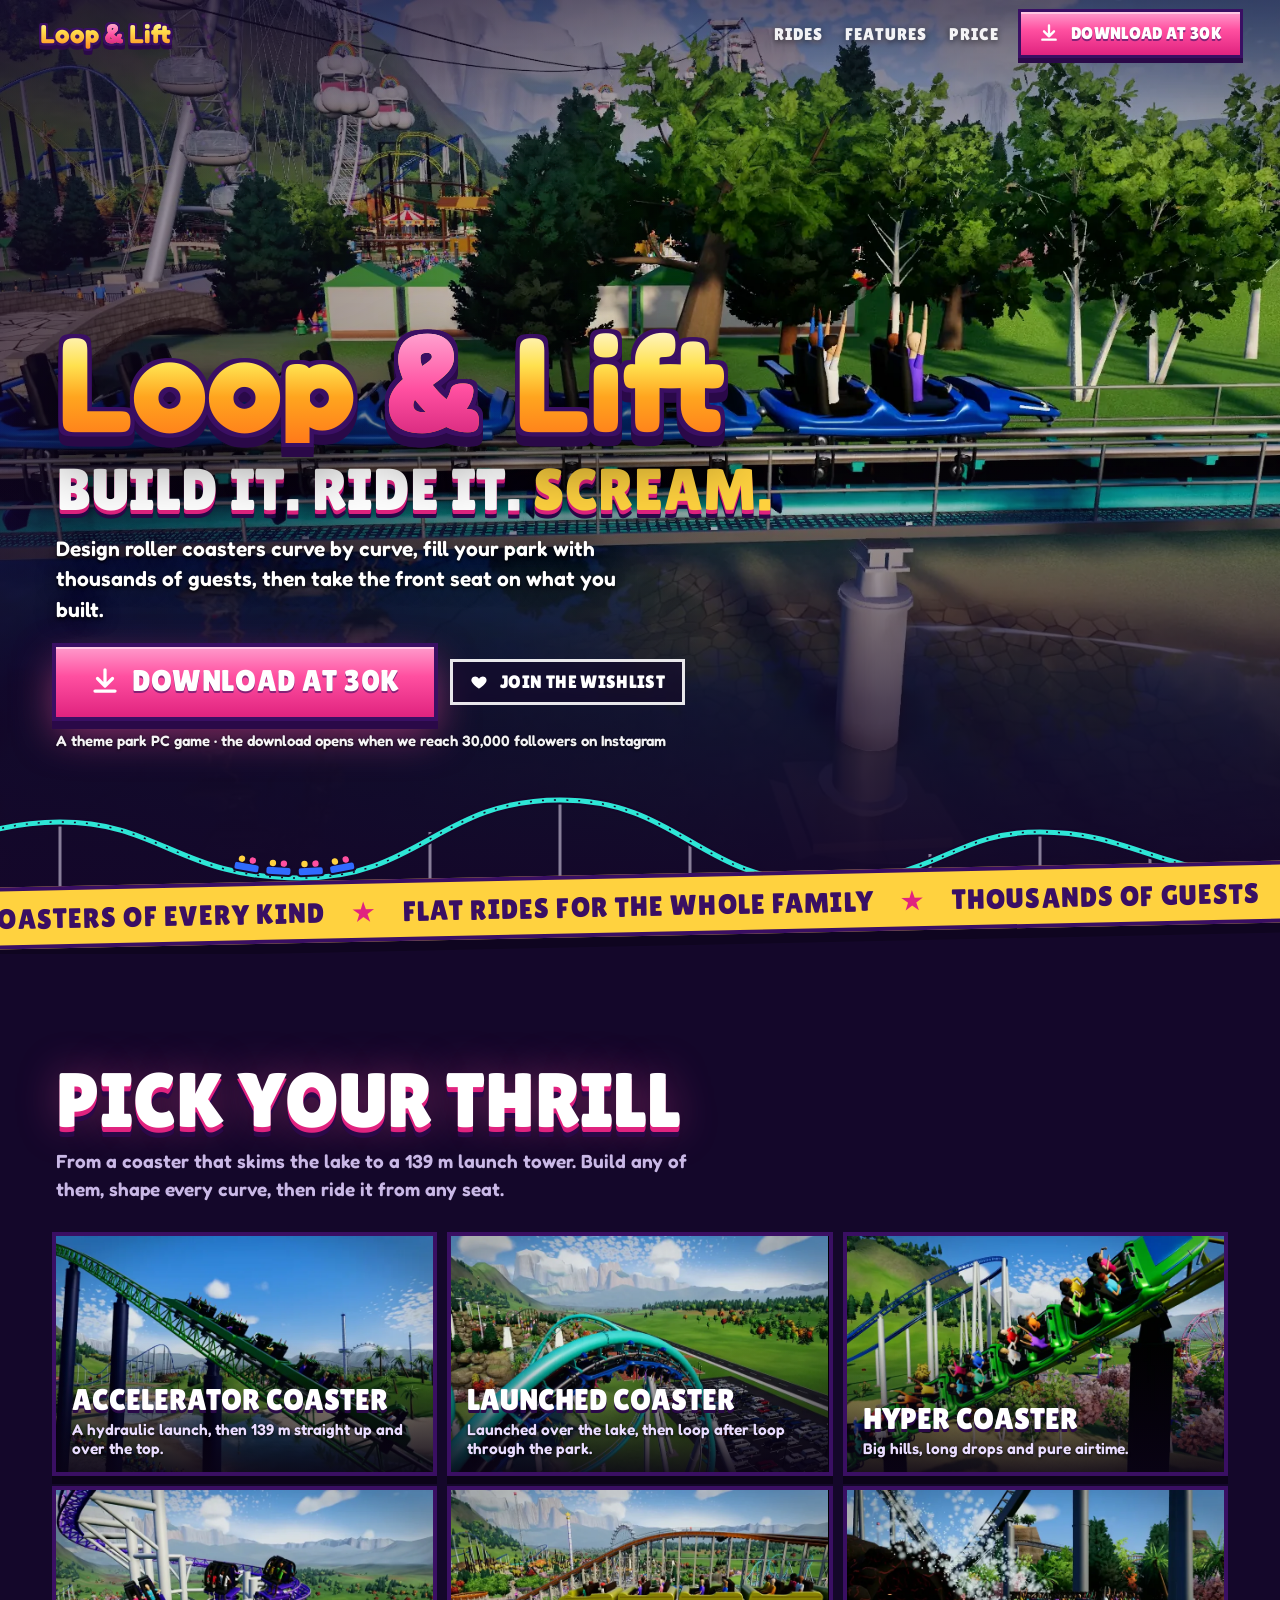
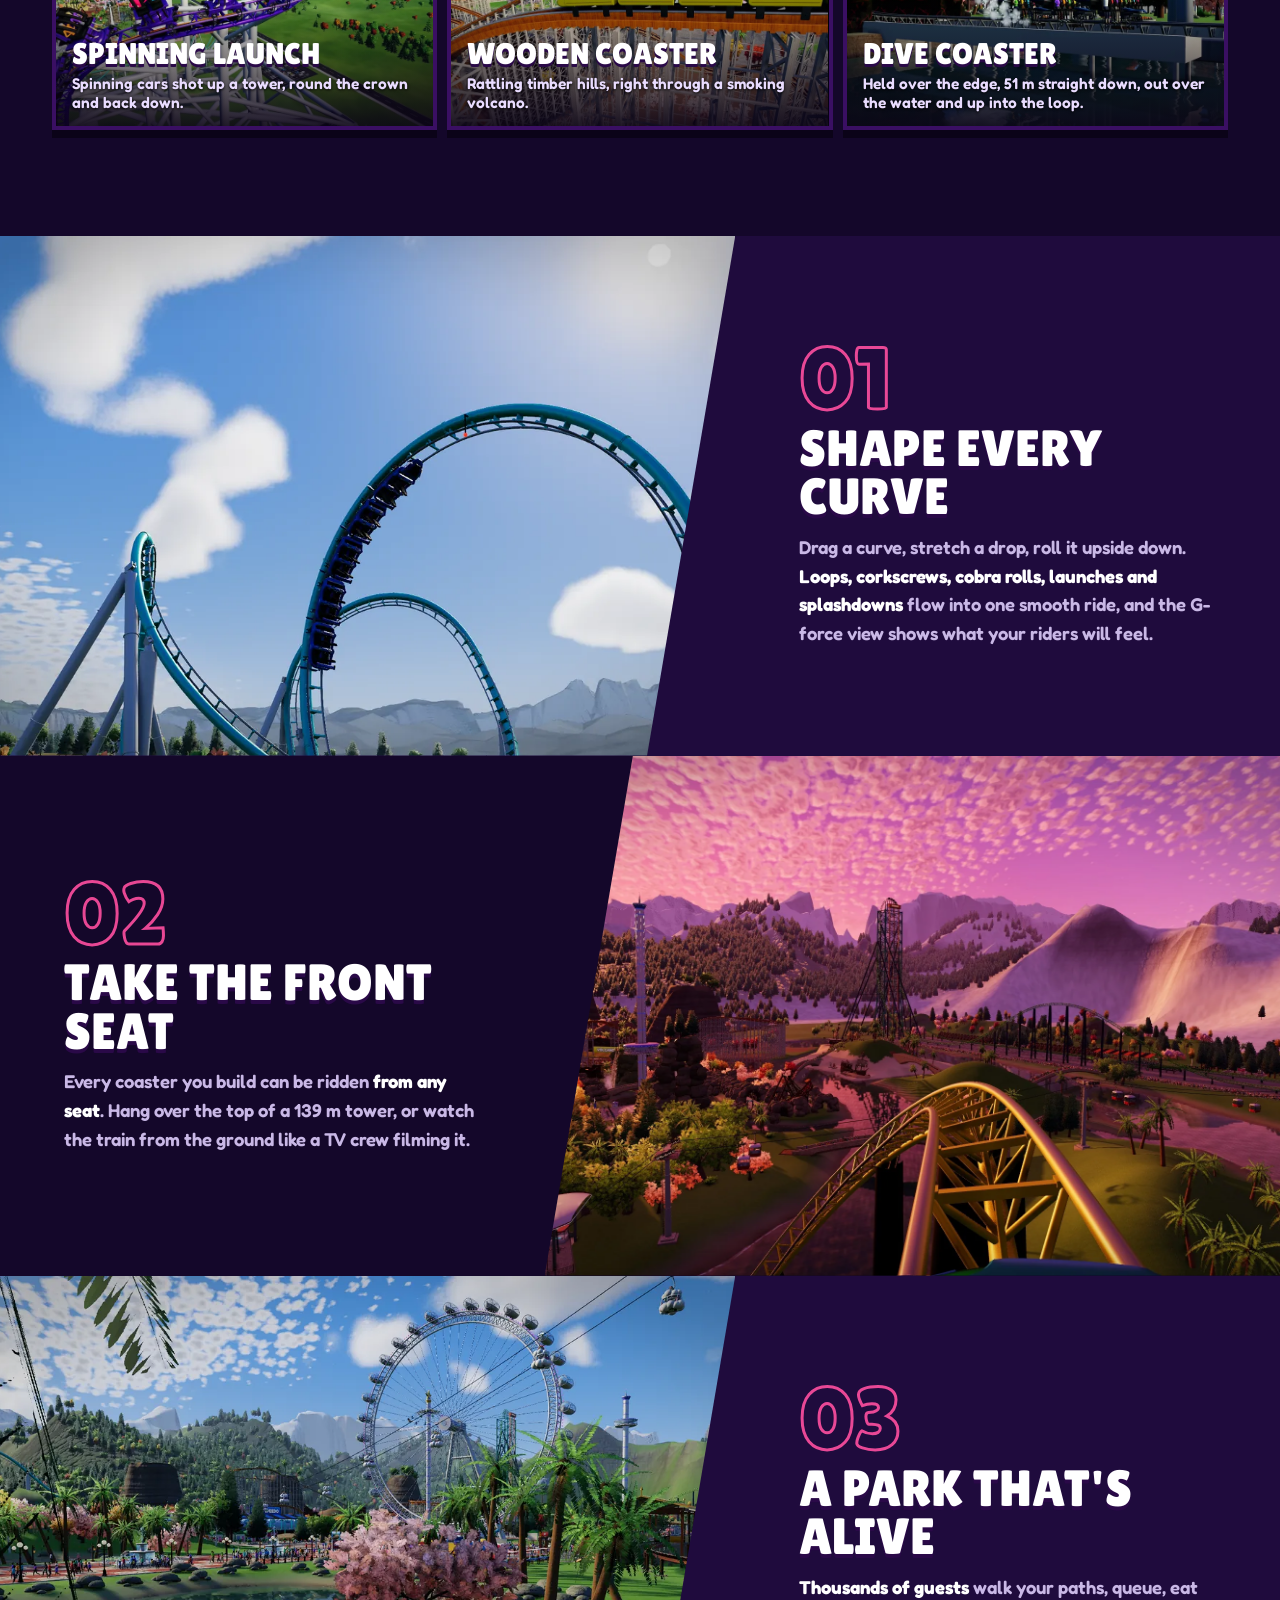
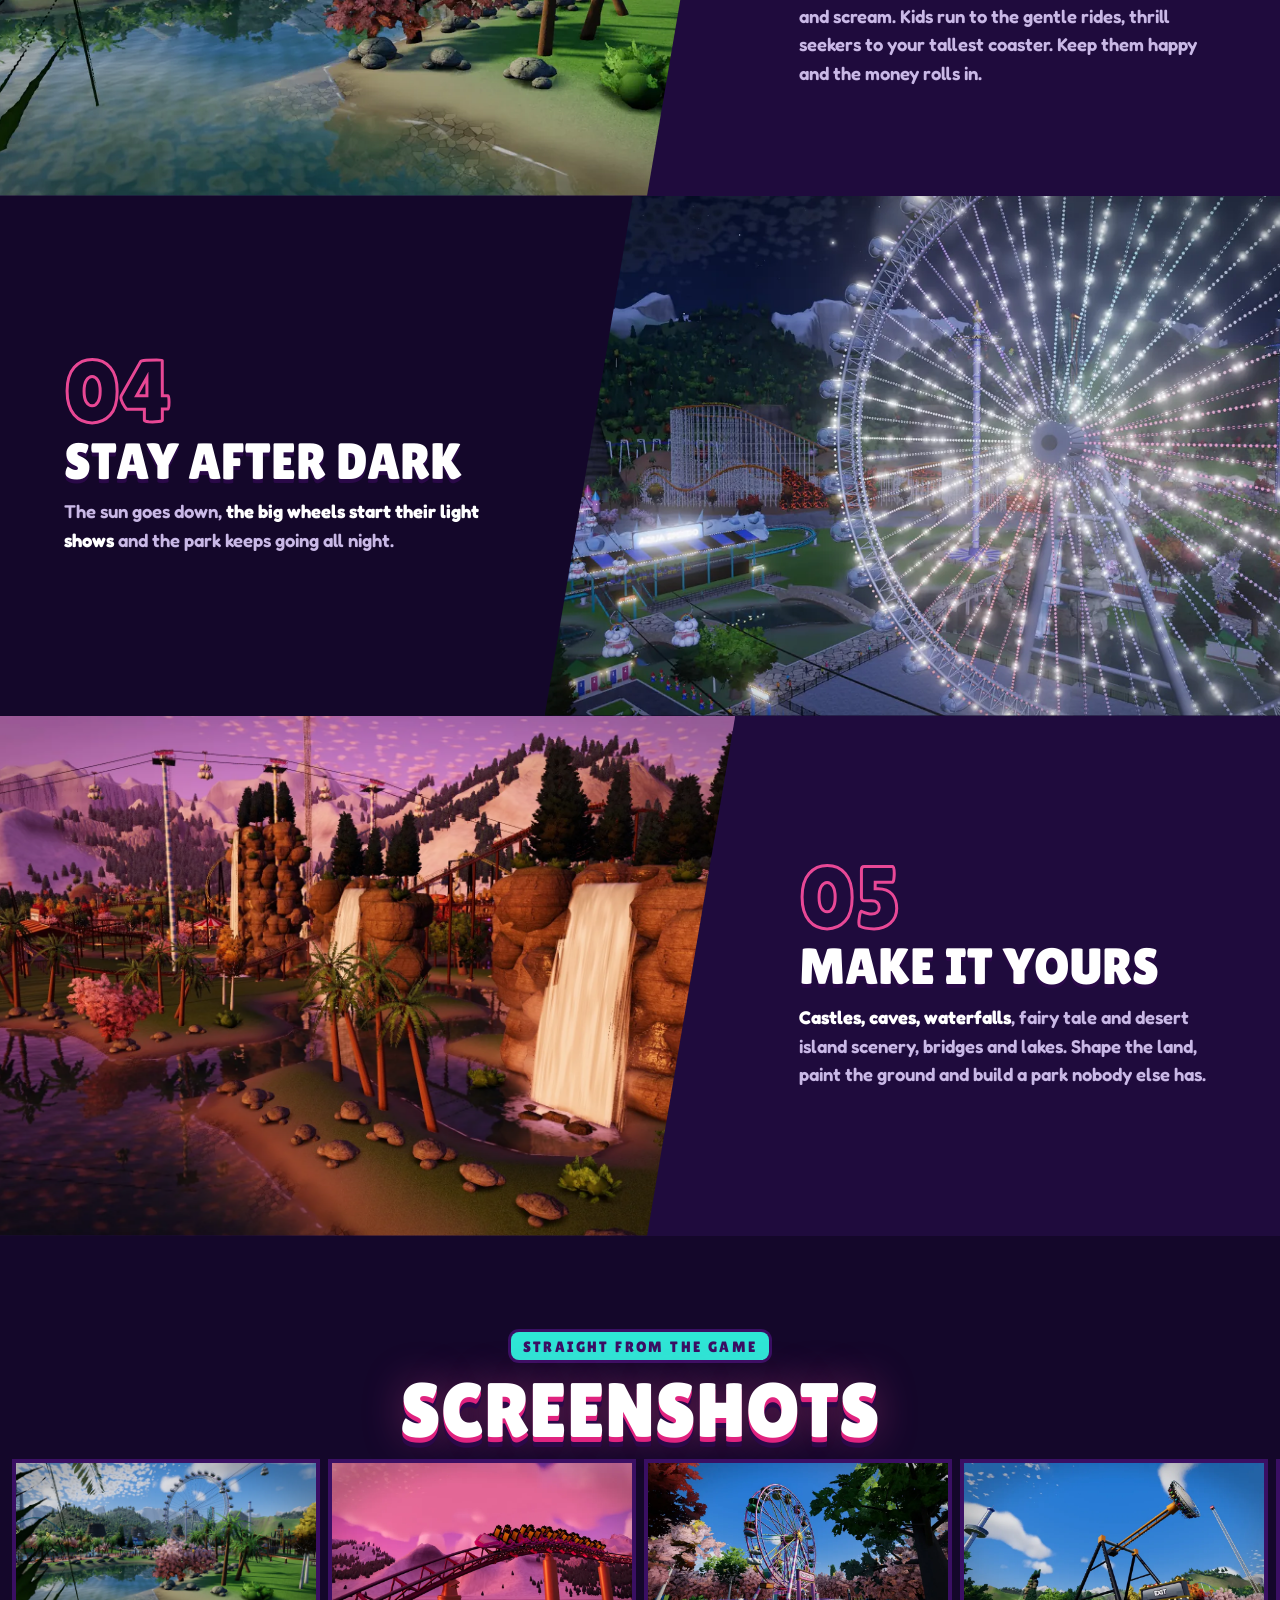
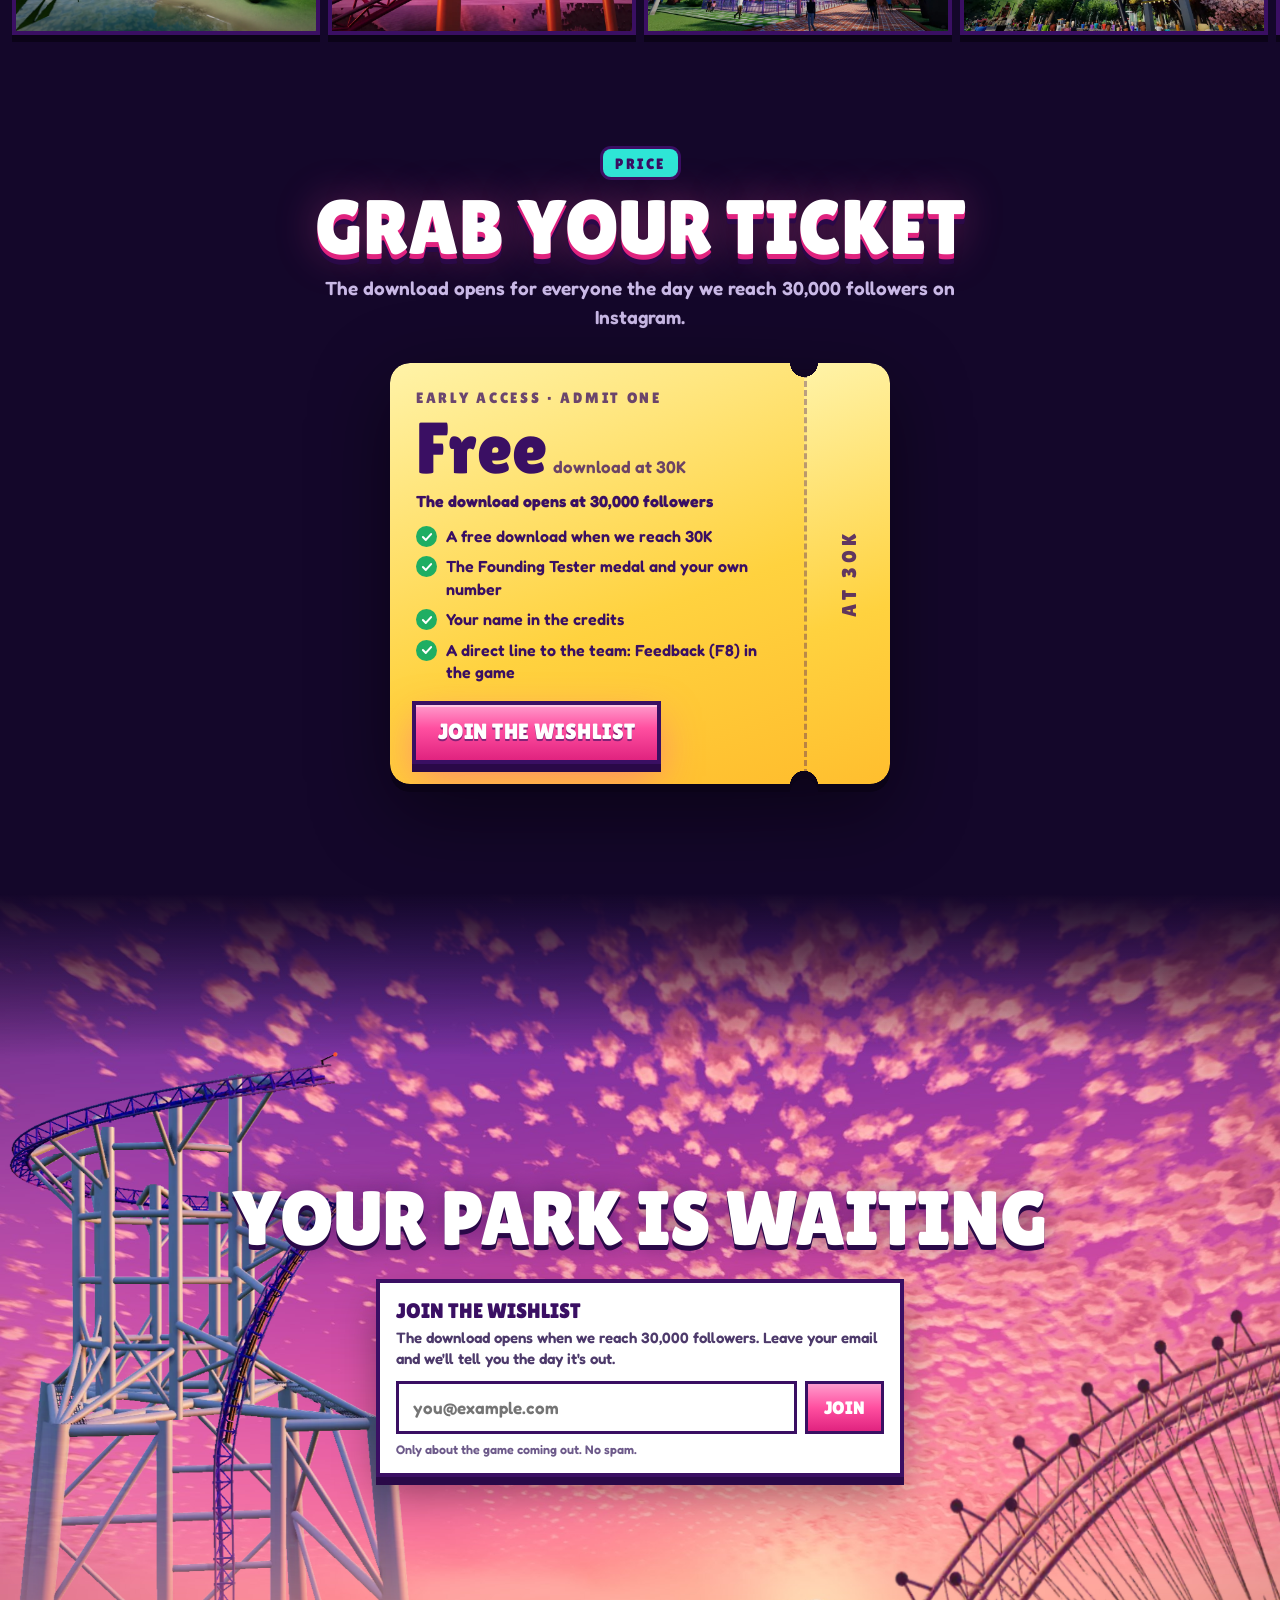
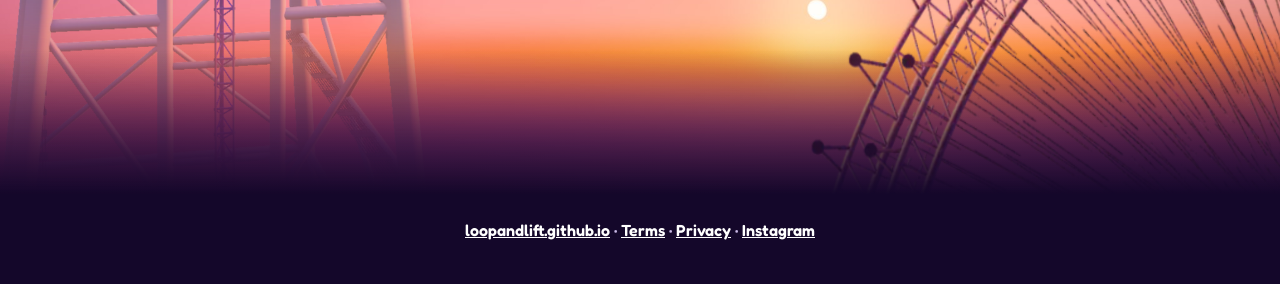
==== commit 13014331: "Publish the site" ====
--- a/index.html
+++ b/index.html
@@ -594,7 +594,7 @@
   const MS = /*MS*/{"frame":1600,"tower":[445,331,1146,1604],"clip":{"x":335,"y":299,"width":796,"height":1300},"frames":788,"topFrame":379,"emptyHead":1.0666666666666667,"emptyTail":1.1}/*MS*/, W = /*WHEEL*/{"px":1946,"mPerPx":0.05712890625,"z":[-6.2,-4.2,-2.2,0.0,2.2,4.2,6.2],"capPx":686,"capMPerPx":0.008984375,"R":54.65,"N":48}/*WHEEL*/;
   const scene = document.getElementById('scene');
   if (!MS || !W || !('IntersectionObserver' in window)) { scene.classList.remove('wait'); return; }
-  const A = '../assets/', V = '?v=' + /*VER*/1795765069/*VER*/;
+  const A = '../assets/', V = '?v=' + /*VER*/1795767112/*VER*/;
   const ms = document.getElementById('ms'), wheel = document.getElementById('wheel');
   const pct = v => (v / MS.frame) * 100 + '%';
   let vid = null, shown = false, timer = 0;
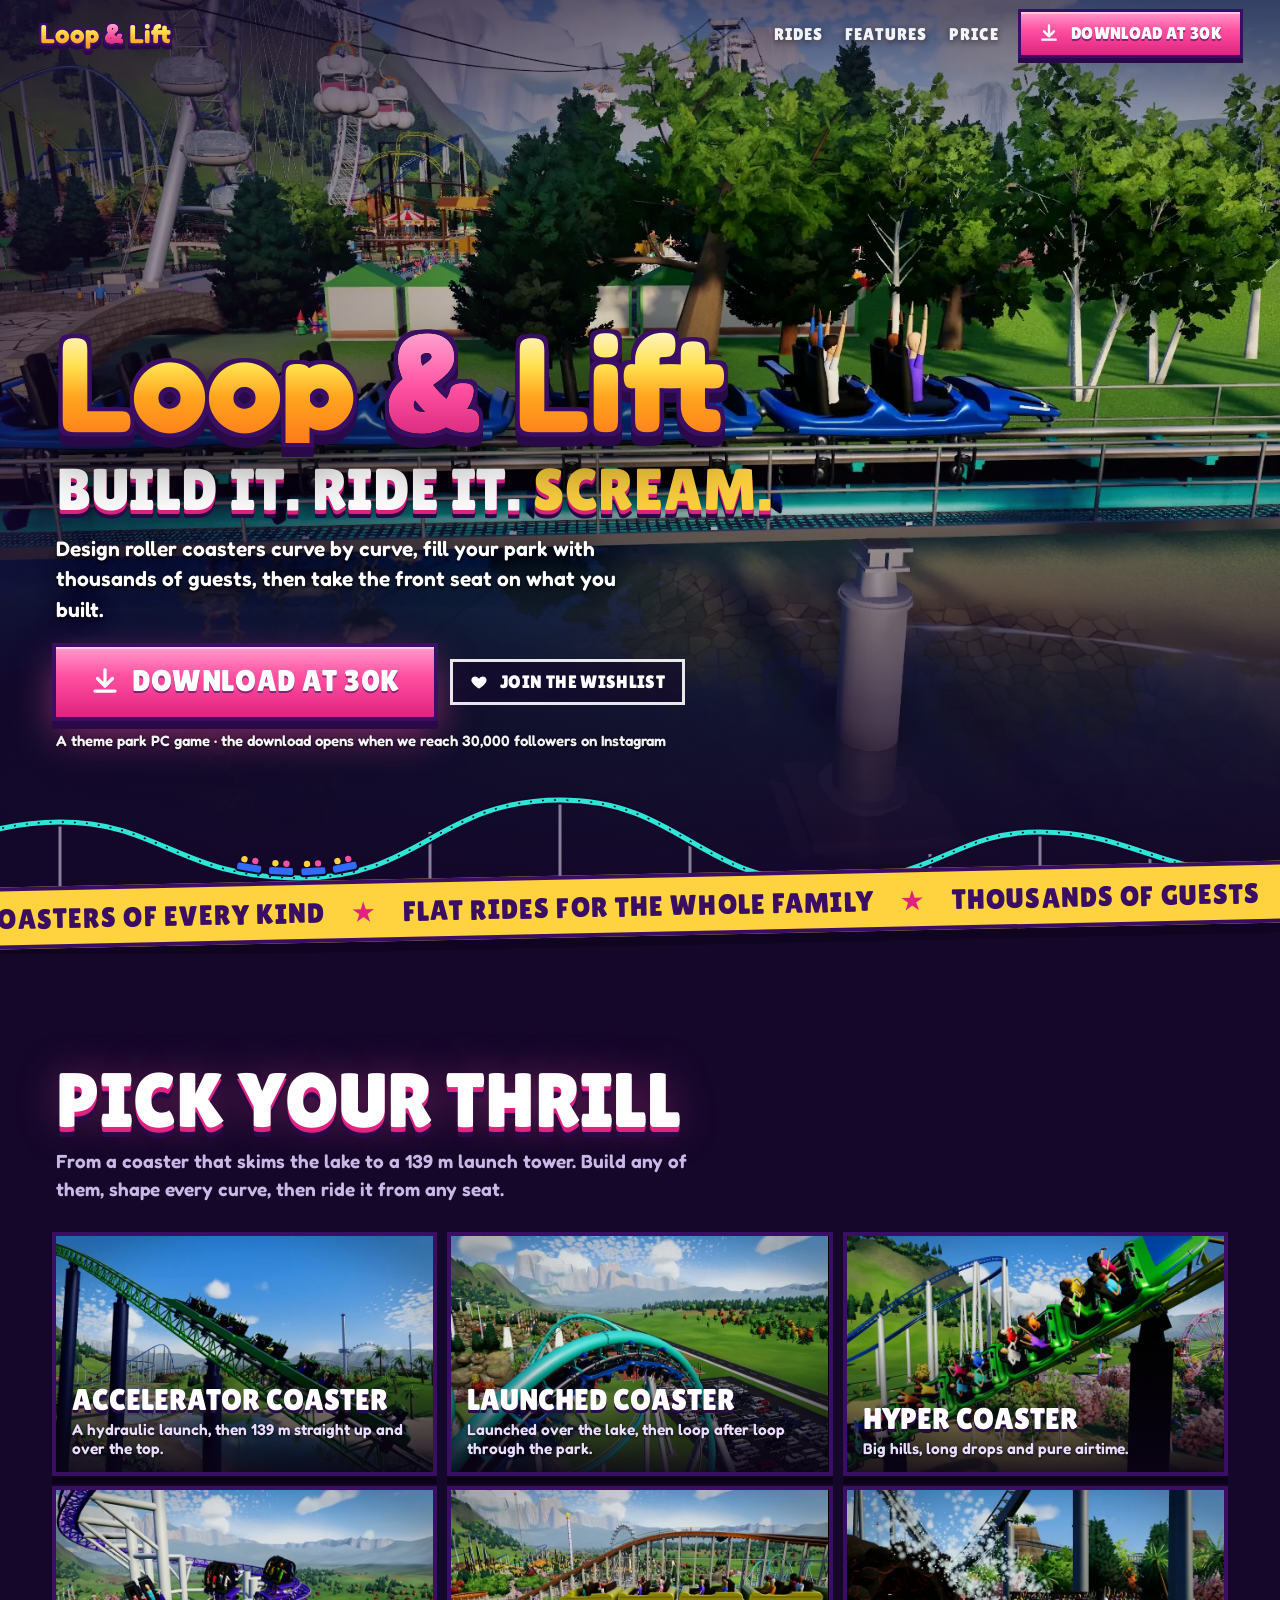
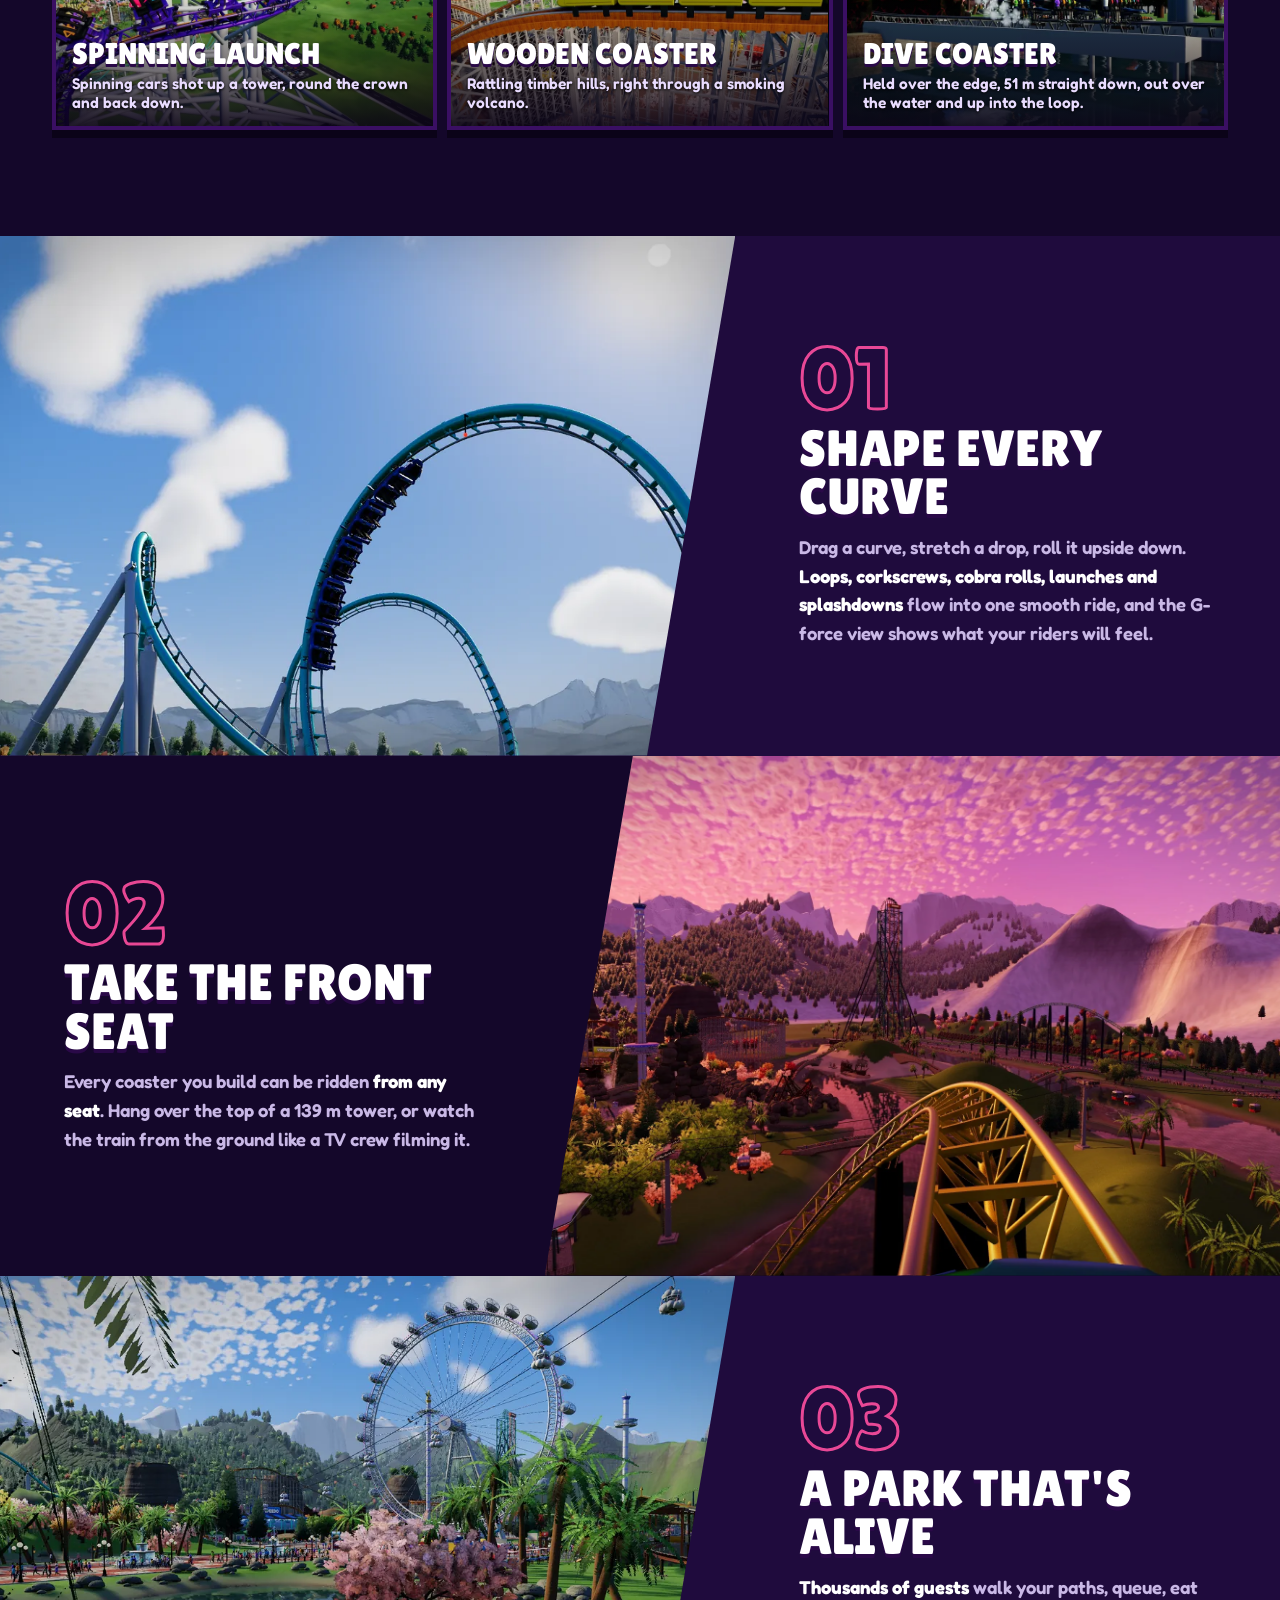
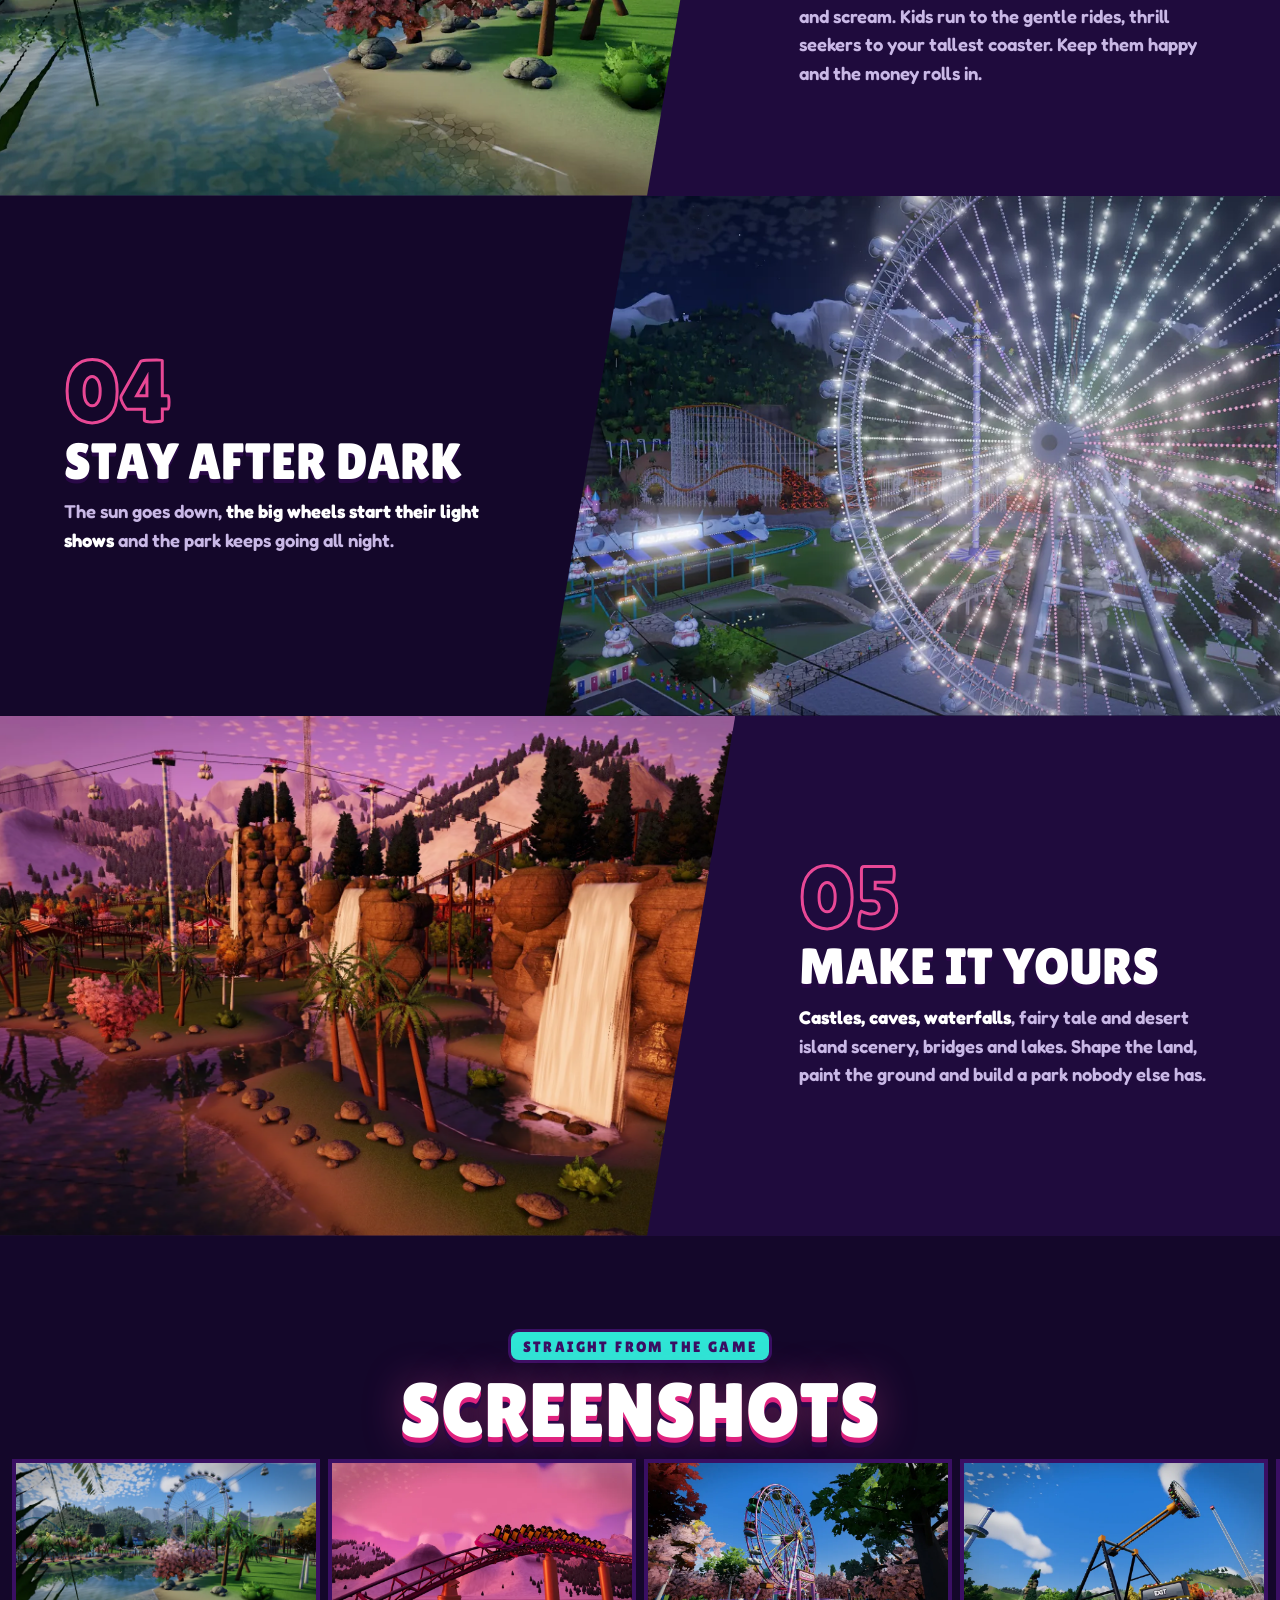
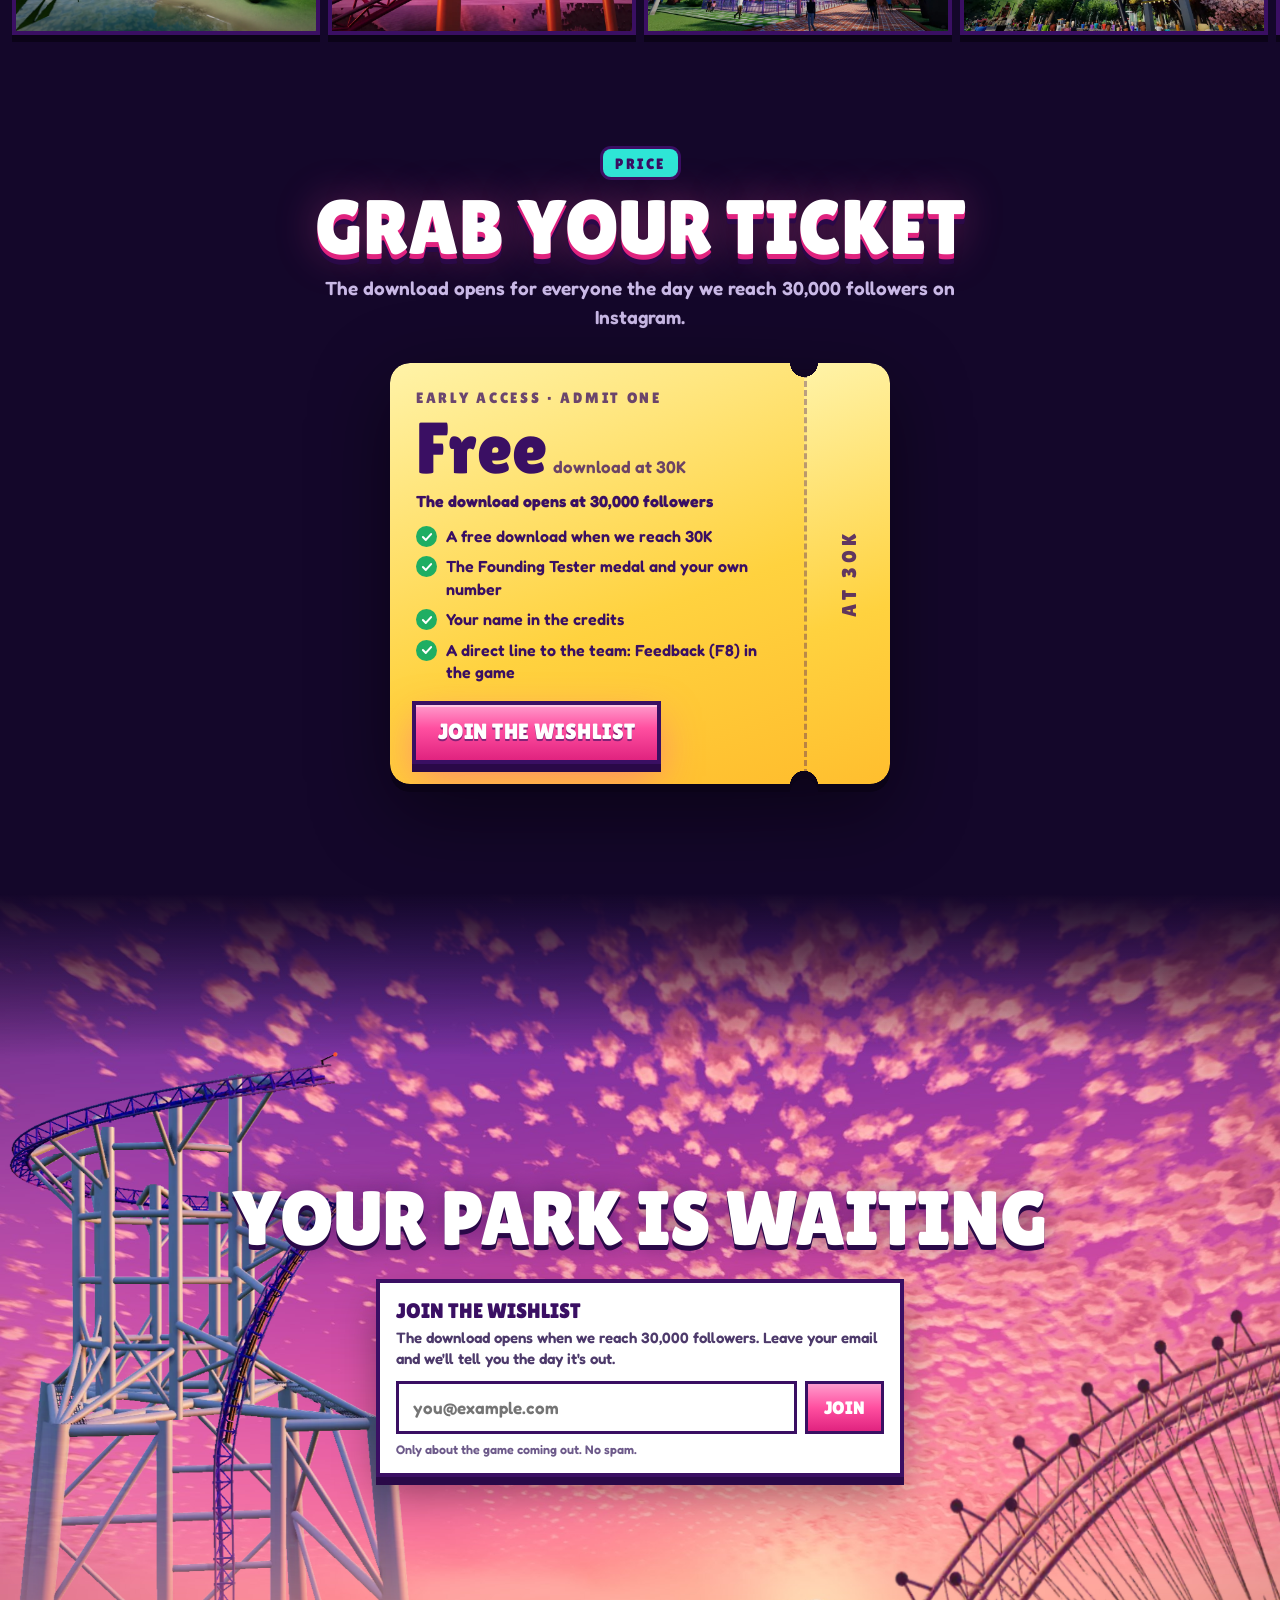
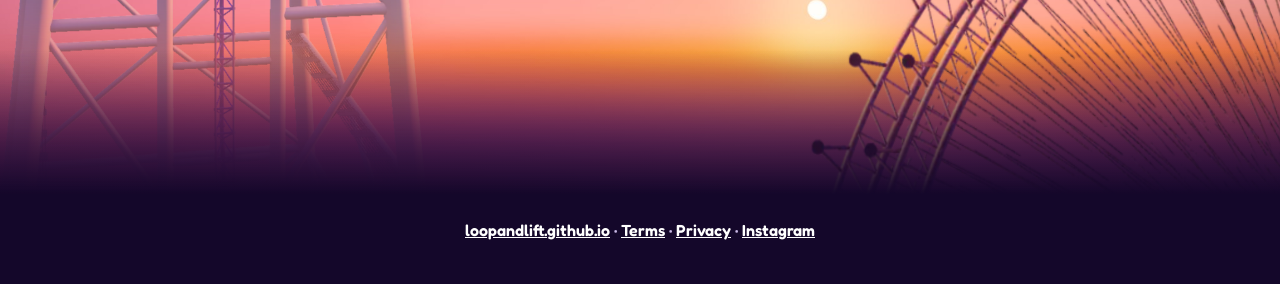
==== commit 4344dfe1: "Publish the site" ====
--- a/index.html
+++ b/index.html
@@ -594,7 +594,7 @@
   const MS = /*MS*/{"frame":1600,"tower":[445,331,1146,1604],"clip":{"x":335,"y":299,"width":796,"height":1300},"frames":788,"topFrame":379,"emptyHead":1.0666666666666667,"emptyTail":1.1}/*MS*/, W = /*WHEEL*/{"px":1946,"mPerPx":0.05712890625,"z":[-6.2,-4.2,-2.2,0.0,2.2,4.2,6.2],"capPx":686,"capMPerPx":0.008984375,"R":54.65,"N":48}/*WHEEL*/;
   const scene = document.getElementById('scene');
   if (!MS || !W || !('IntersectionObserver' in window)) { scene.classList.remove('wait'); return; }
-  const A = '../assets/', V = '?v=' + /*VER*/1795767112/*VER*/;
+  const A = '../assets/', V = '?v=' + /*VER*/1795768563/*VER*/;
   const ms = document.getElementById('ms'), wheel = document.getElementById('wheel');
   const pct = v => (v / MS.frame) * 100 + '%';
   let vid = null, shown = false, timer = 0;
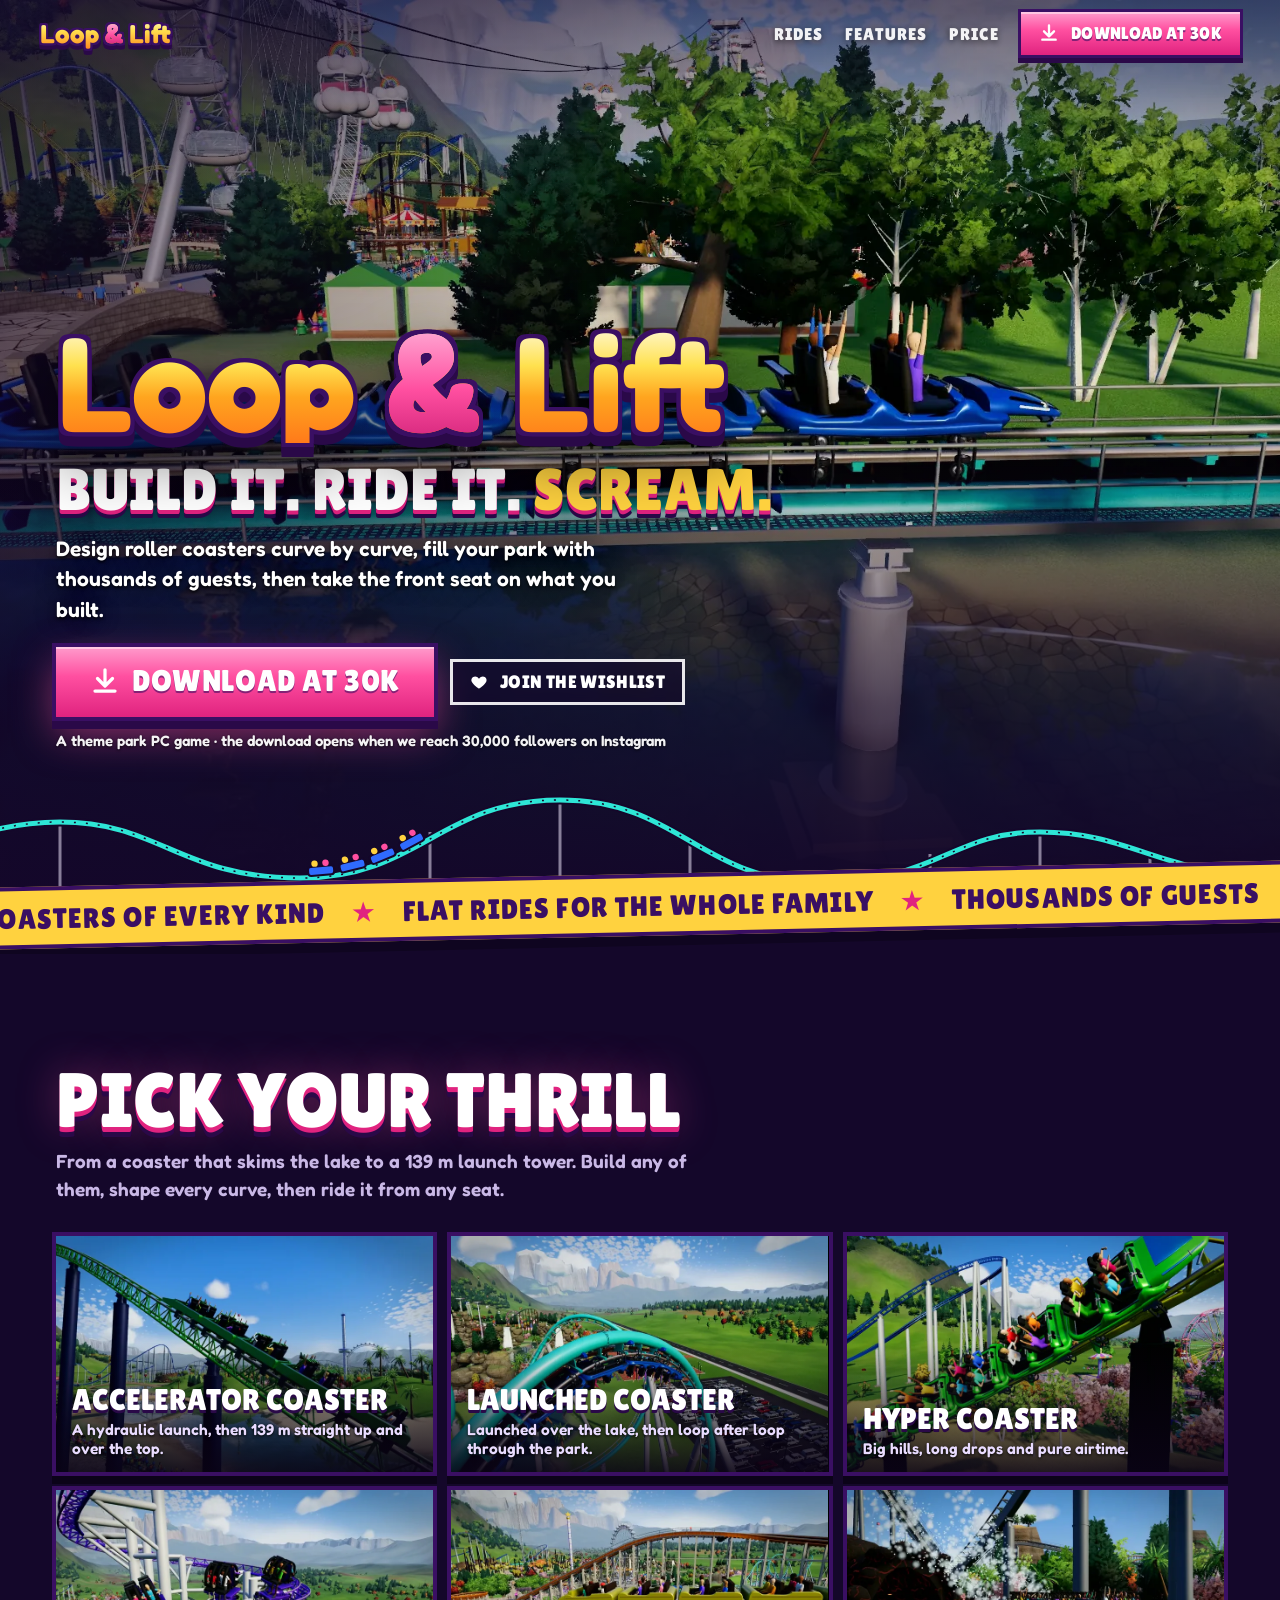
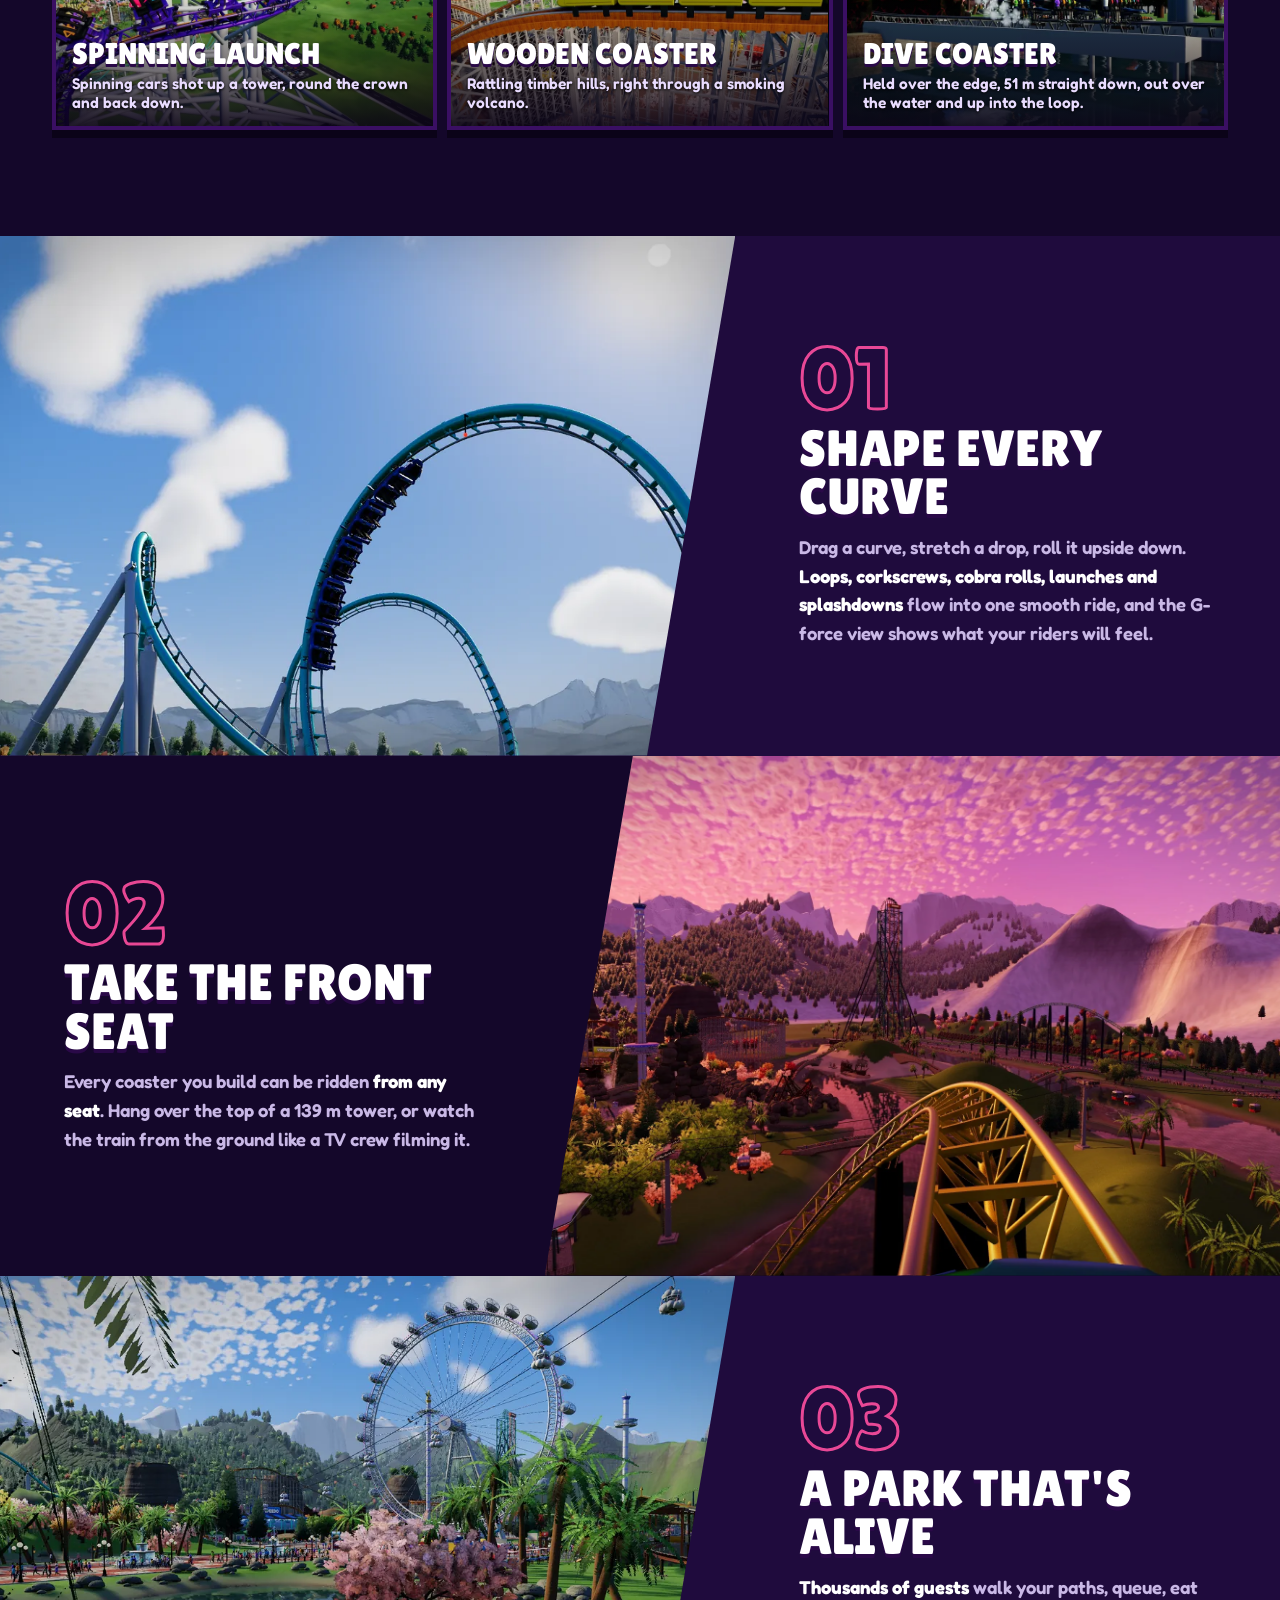
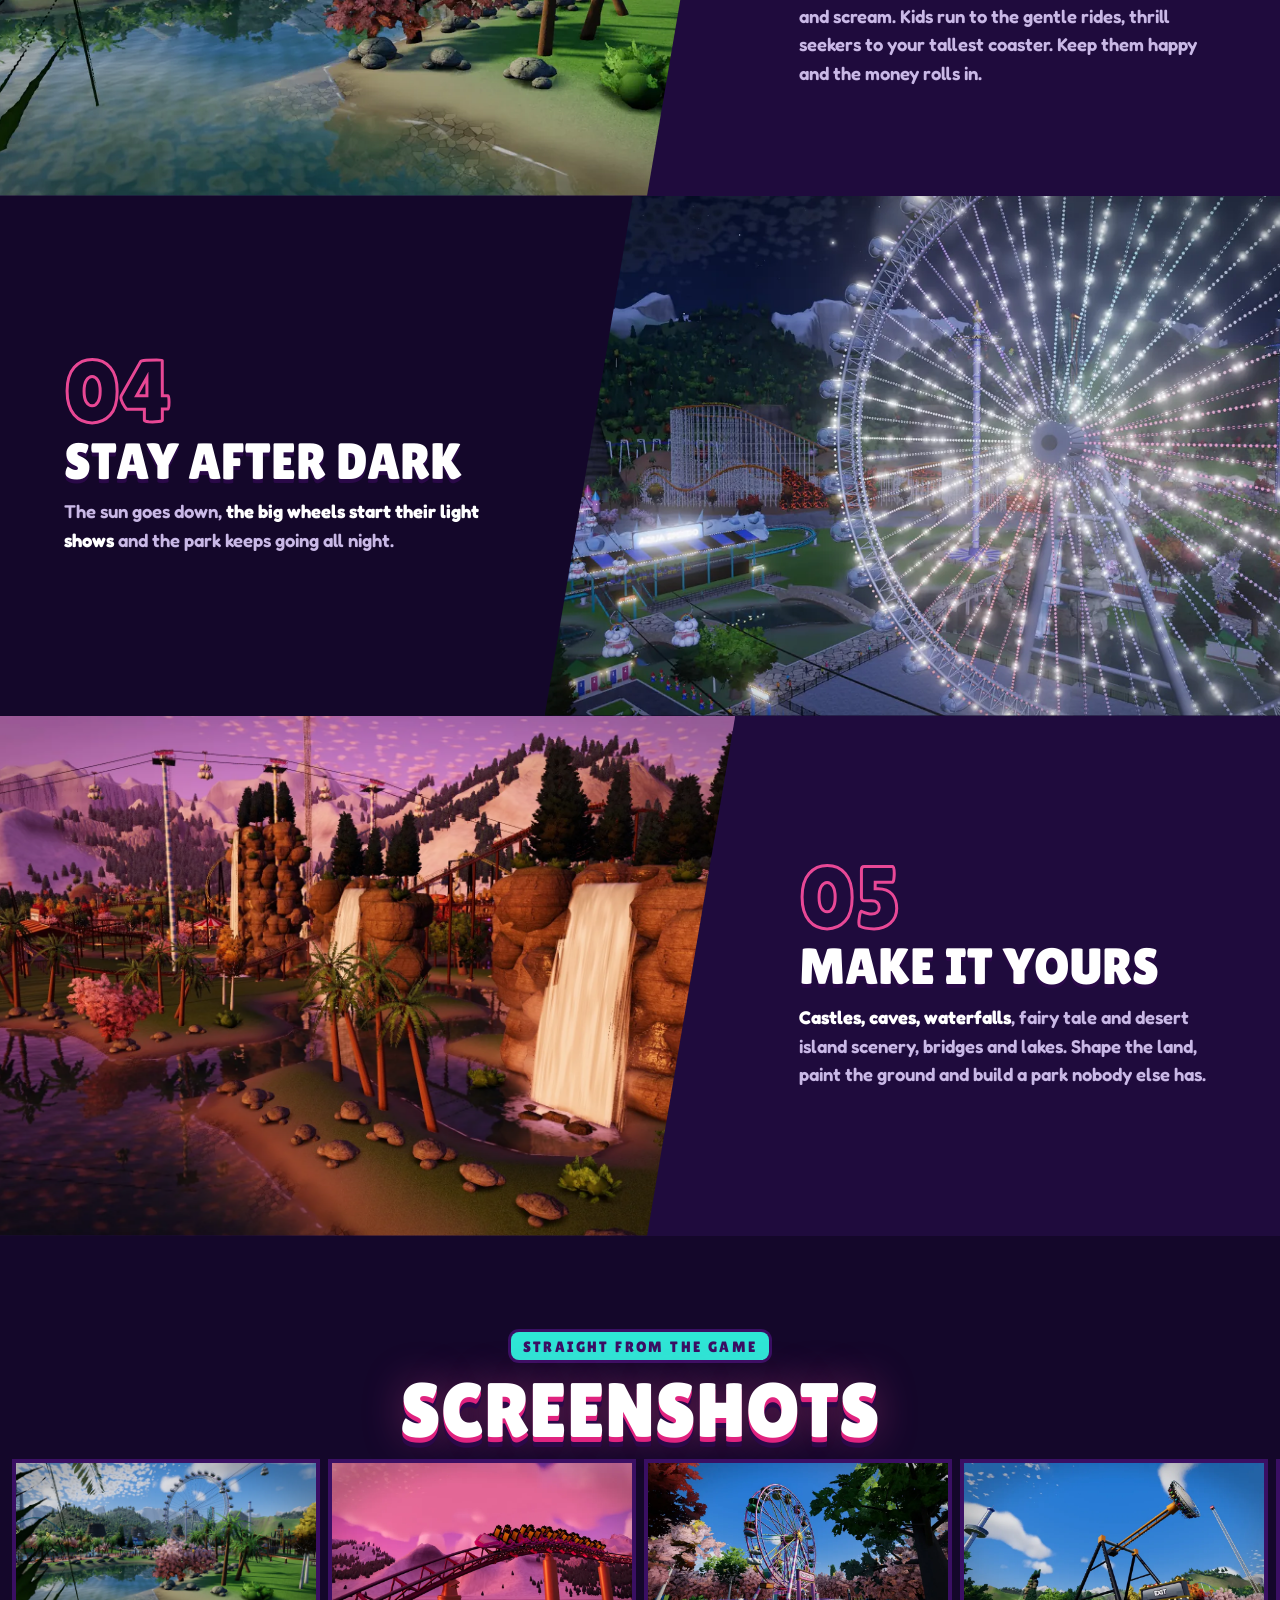
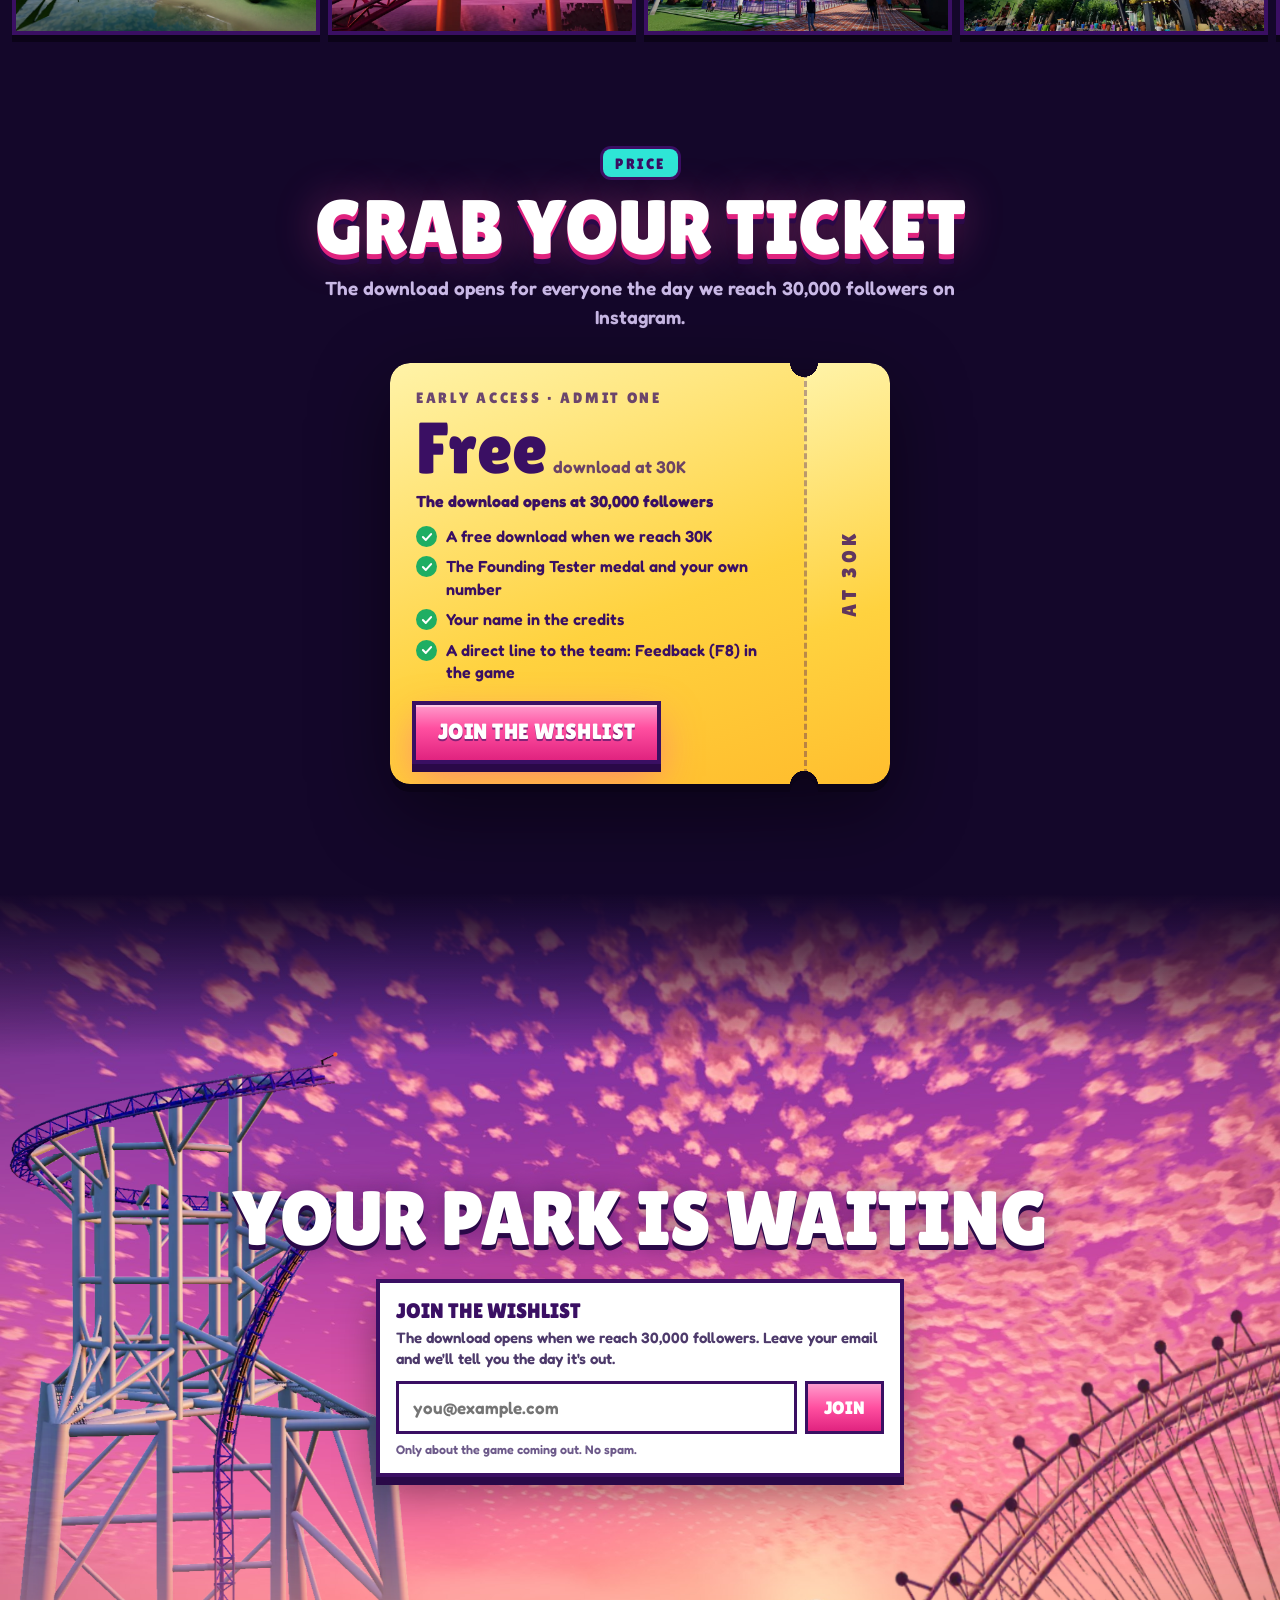
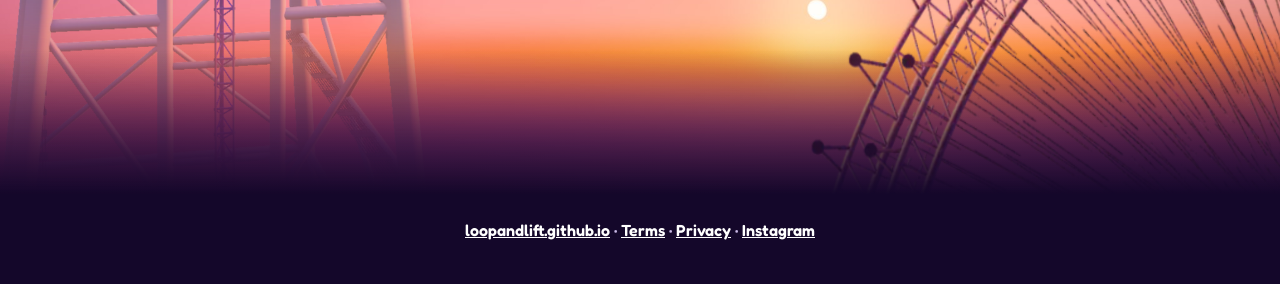
==== commit cb5c43e6: "Publish the site" ====
--- a/index.html
+++ b/index.html
@@ -594,7 +594,7 @@
   const MS = /*MS*/{"frame":1600,"tower":[445,331,1146,1604],"clip":{"x":335,"y":299,"width":796,"height":1300},"frames":788,"topFrame":379,"emptyHead":1.0666666666666667,"emptyTail":1.1}/*MS*/, W = /*WHEEL*/{"px":1946,"mPerPx":0.05712890625,"z":[-6.2,-4.2,-2.2,0.0,2.2,4.2,6.2],"capPx":686,"capMPerPx":0.008984375,"R":54.65,"N":48}/*WHEEL*/;
   const scene = document.getElementById('scene');
   if (!MS || !W || !('IntersectionObserver' in window)) { scene.classList.remove('wait'); return; }
-  const A = '../assets/', V = '?v=' + /*VER*/1795768563/*VER*/;
+  const A = '../assets/', V = '?v=' + /*VER*/1795886852/*VER*/;
   const ms = document.getElementById('ms'), wheel = document.getElementById('wheel');
   const pct = v => (v / MS.frame) * 100 + '%';
   let vid = null, shown = false, timer = 0;
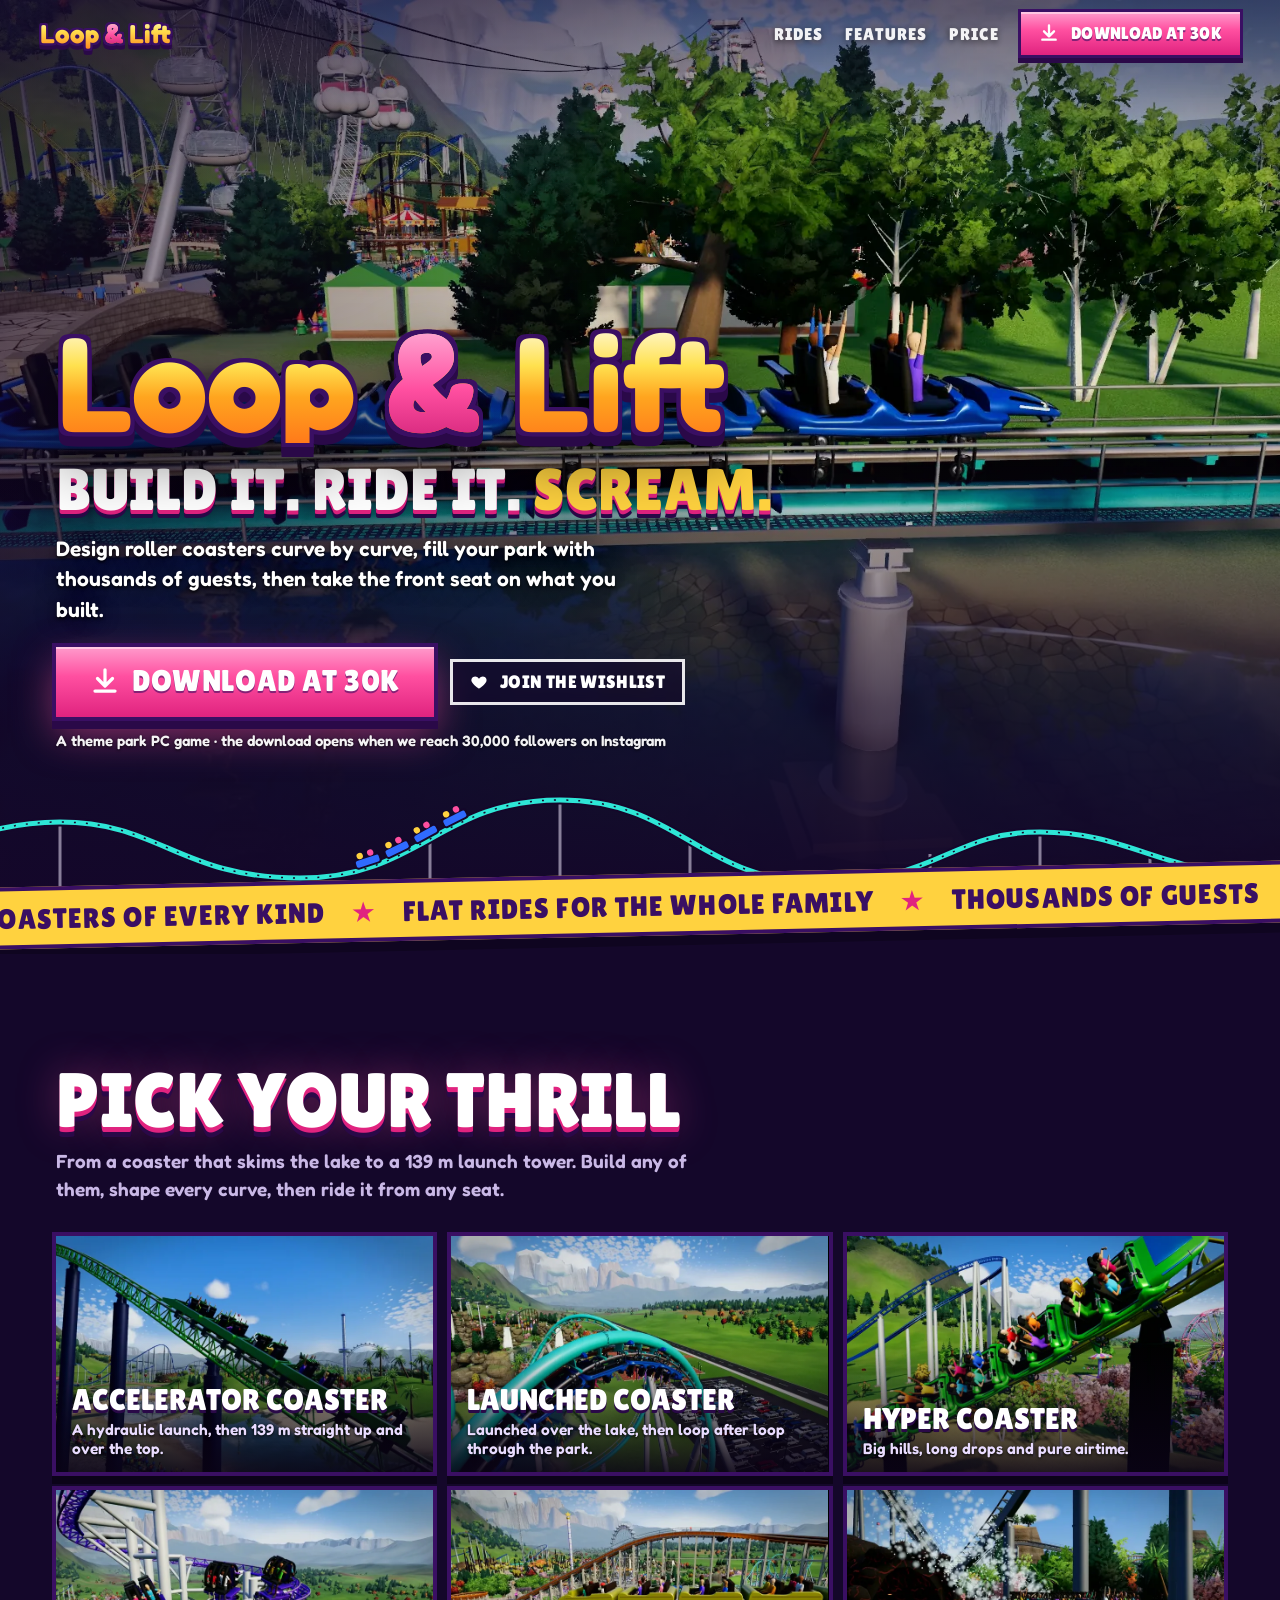
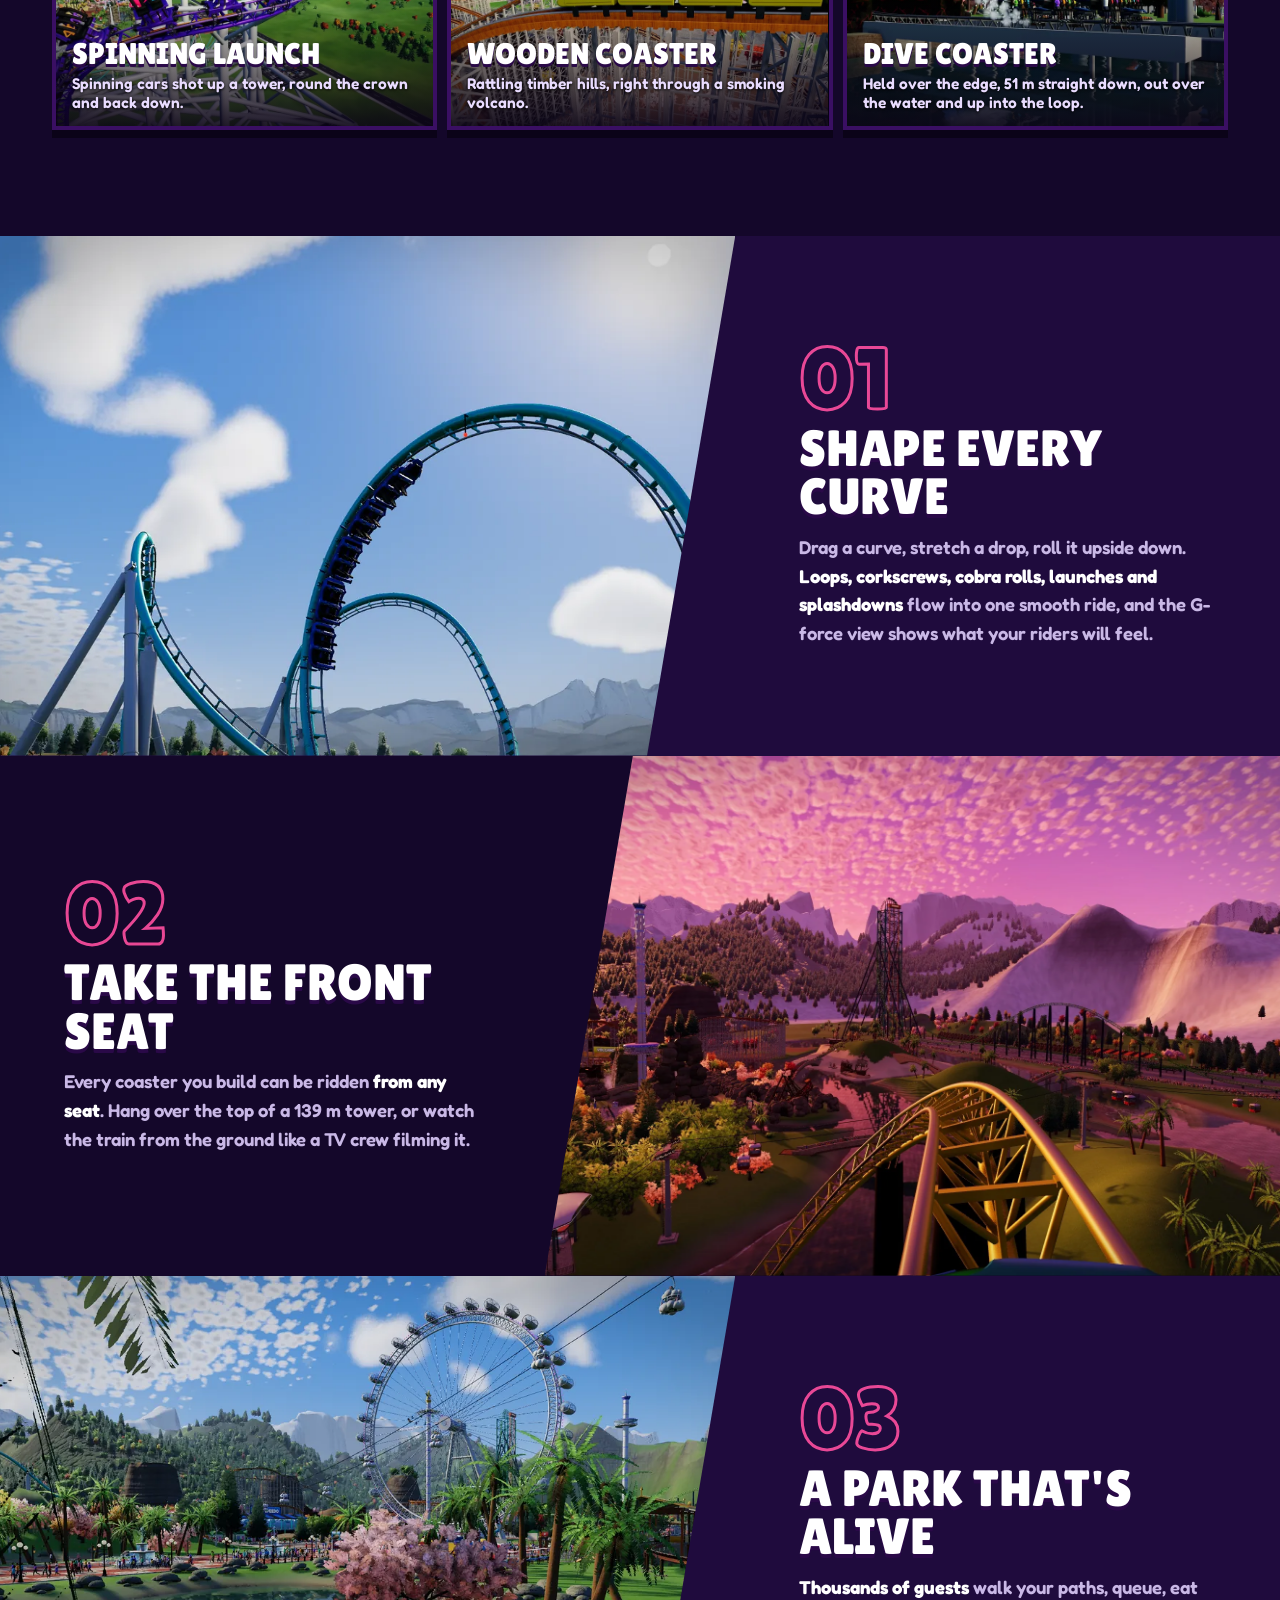
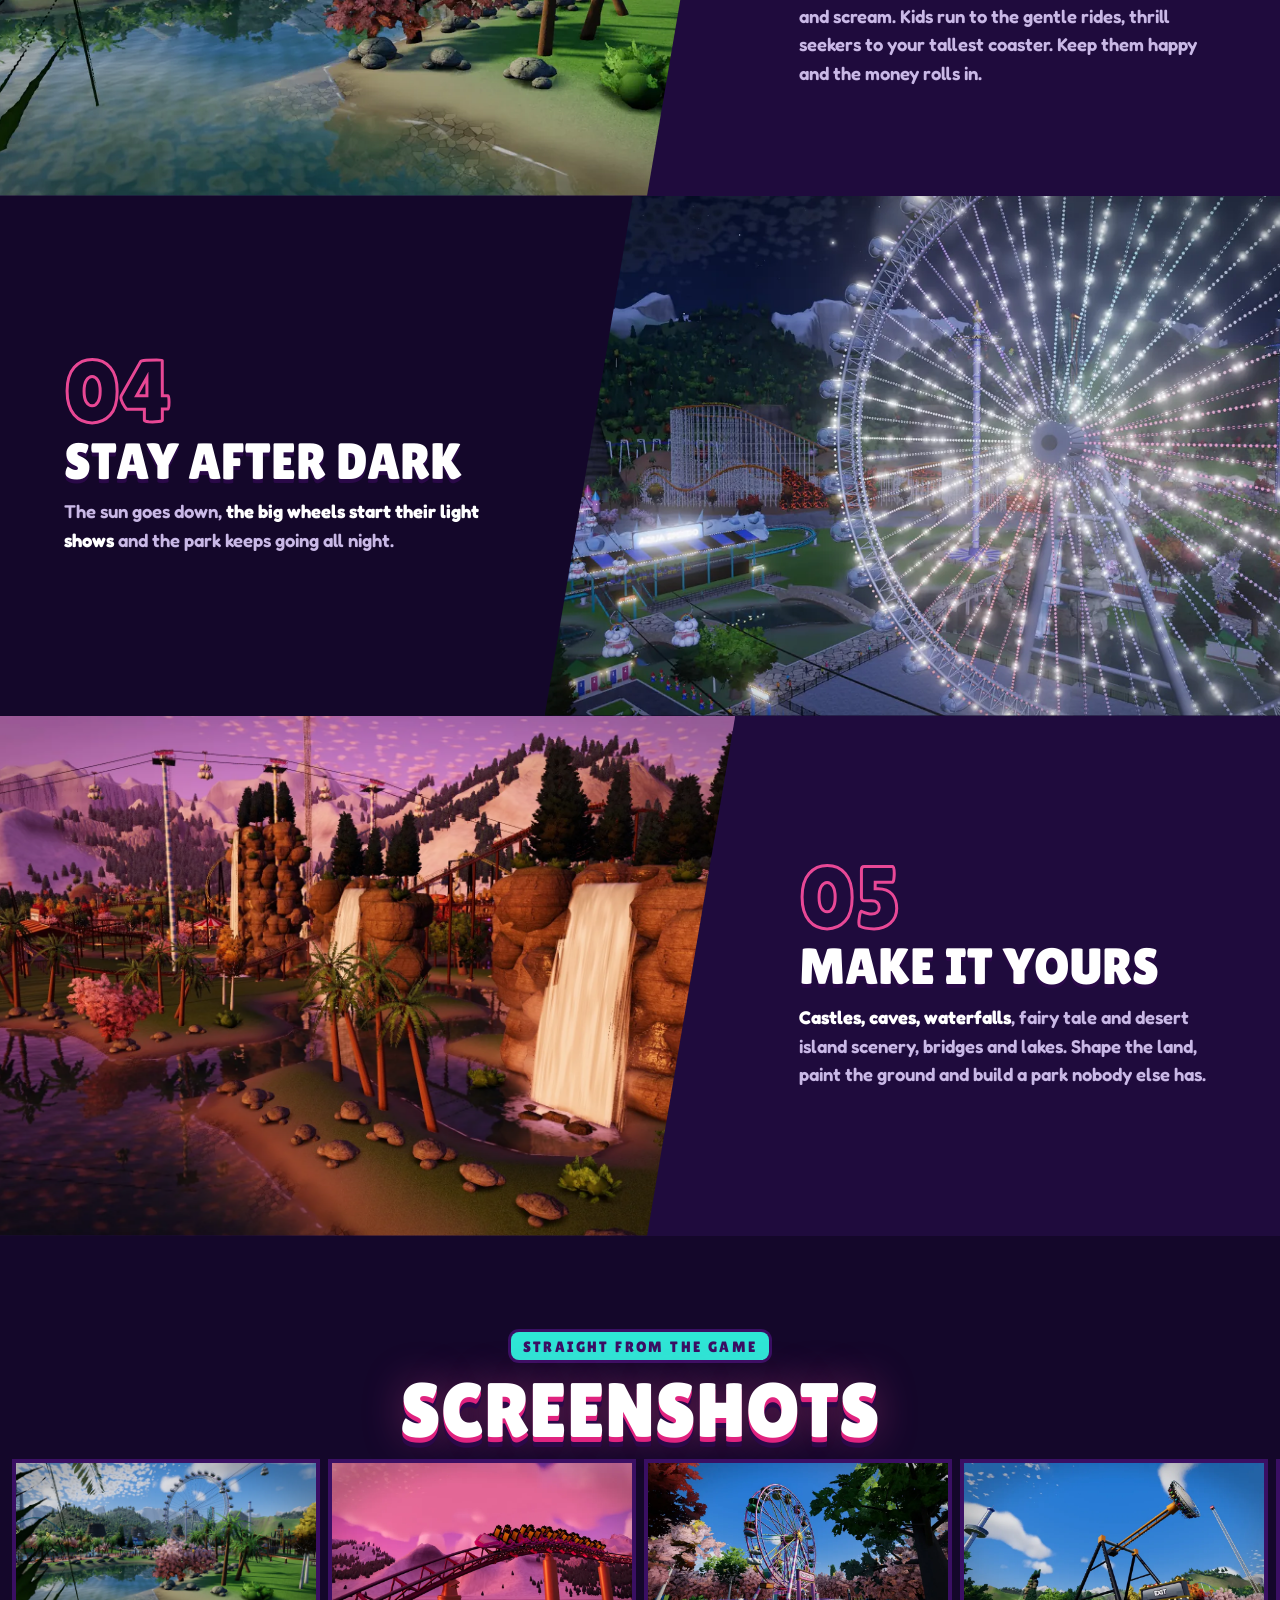
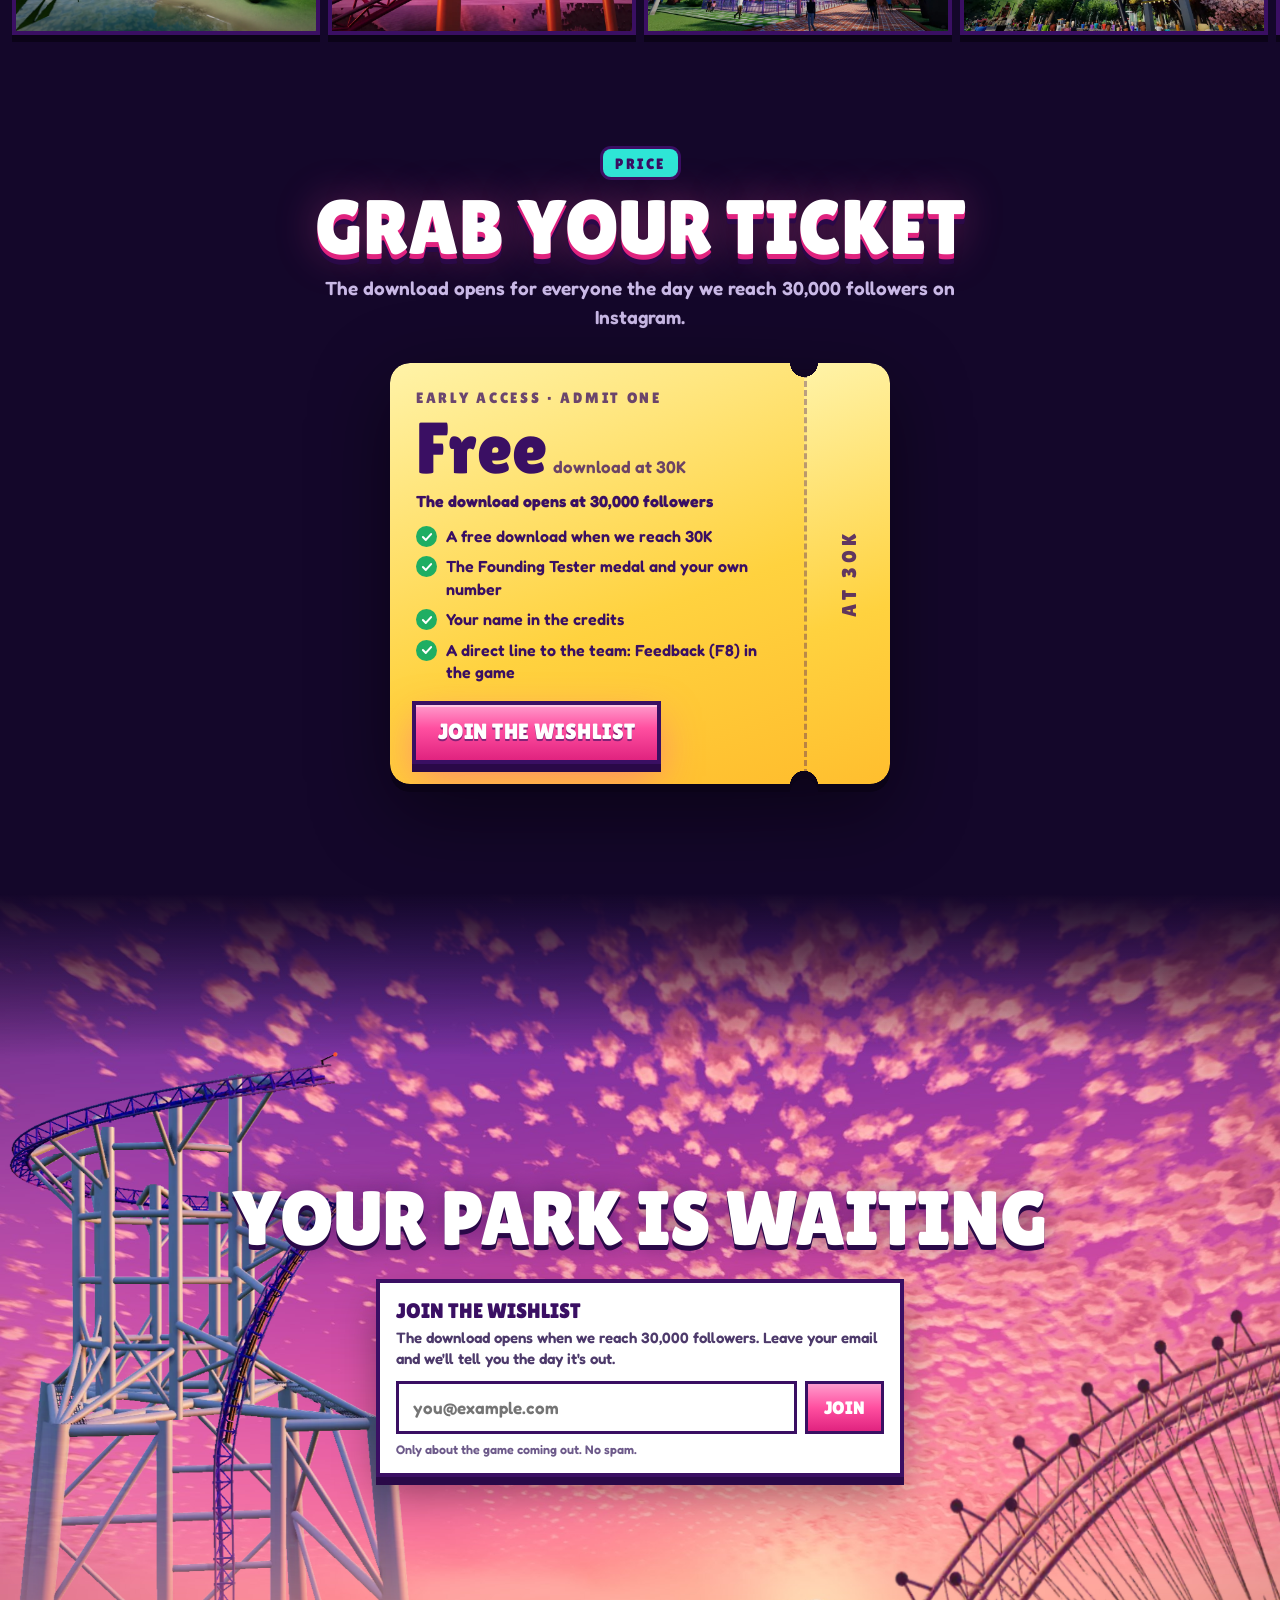
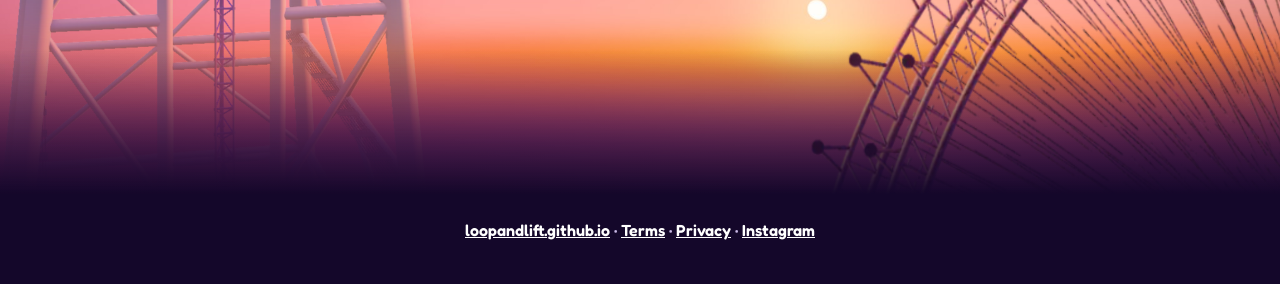
==== commit f3b9688e: "Publish the site" ====
--- a/index.html
+++ b/index.html
@@ -594,7 +594,7 @@
   const MS = /*MS*/{"frame":1600,"tower":[445,331,1146,1604],"clip":{"x":335,"y":299,"width":796,"height":1300},"frames":788,"topFrame":379,"emptyHead":1.0666666666666667,"emptyTail":1.1}/*MS*/, W = /*WHEEL*/{"px":1946,"mPerPx":0.05712890625,"z":[-6.2,-4.2,-2.2,0.0,2.2,4.2,6.2],"capPx":686,"capMPerPx":0.008984375,"R":54.65,"N":48}/*WHEEL*/;
   const scene = document.getElementById('scene');
   if (!MS || !W || !('IntersectionObserver' in window)) { scene.classList.remove('wait'); return; }
-  const A = '../assets/', V = '?v=' + /*VER*/1795886852/*VER*/;
+  const A = '../assets/', V = '?v=' + /*VER*/1795889703/*VER*/;
   const ms = document.getElementById('ms'), wheel = document.getElementById('wheel');
   const pct = v => (v / MS.frame) * 100 + '%';
   let vid = null, shown = false, timer = 0;
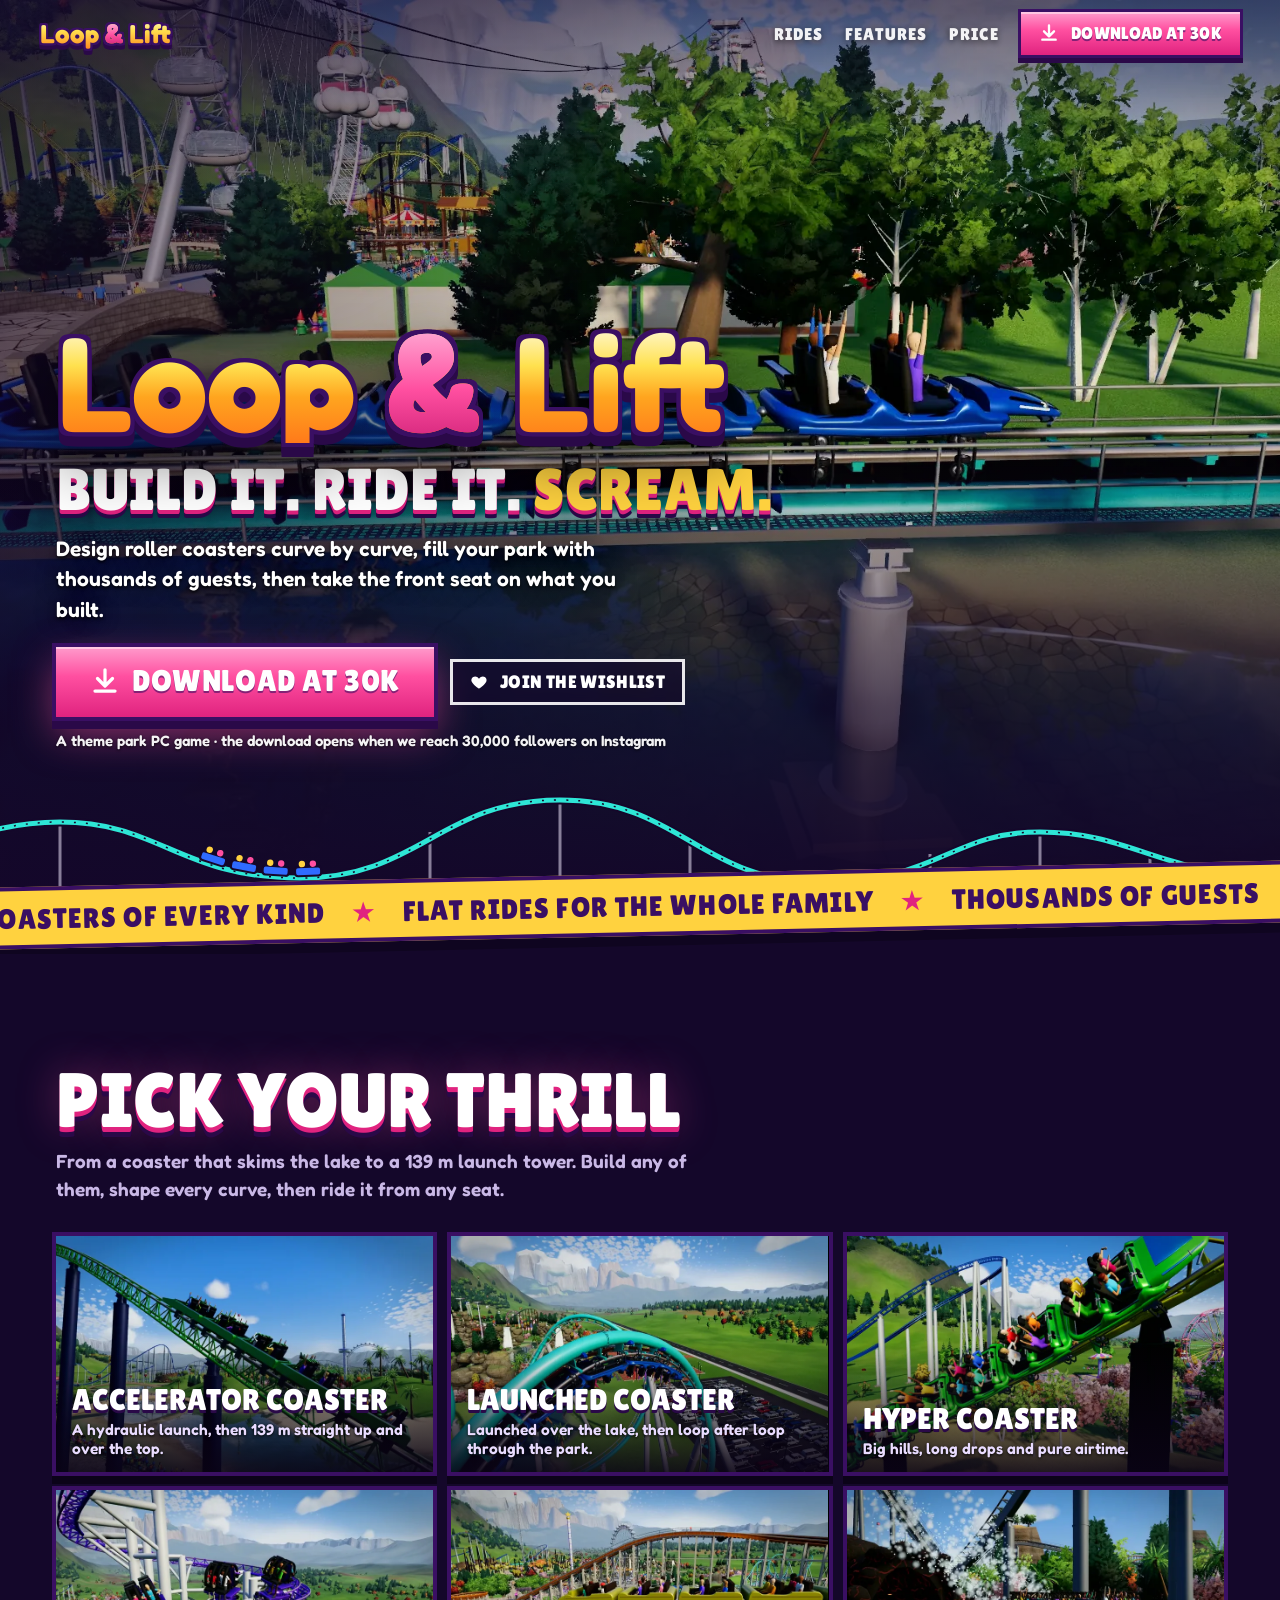
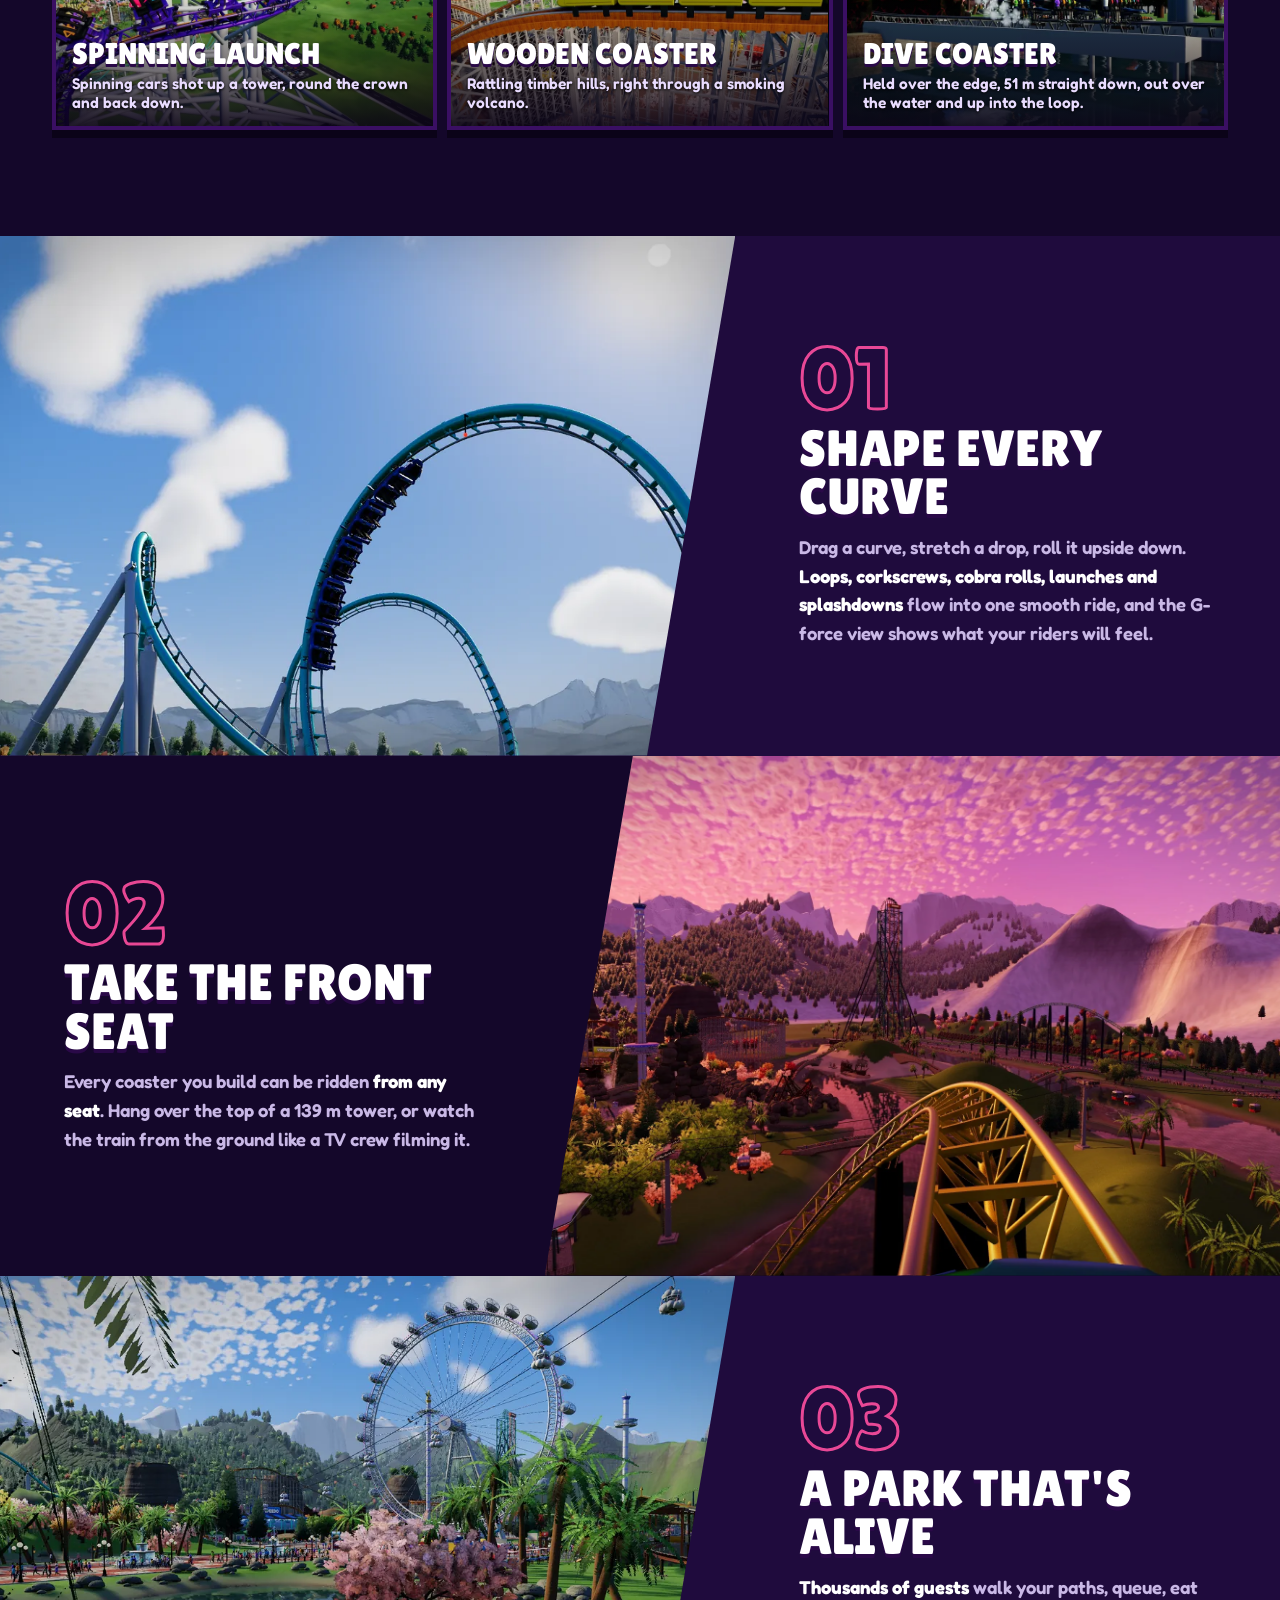
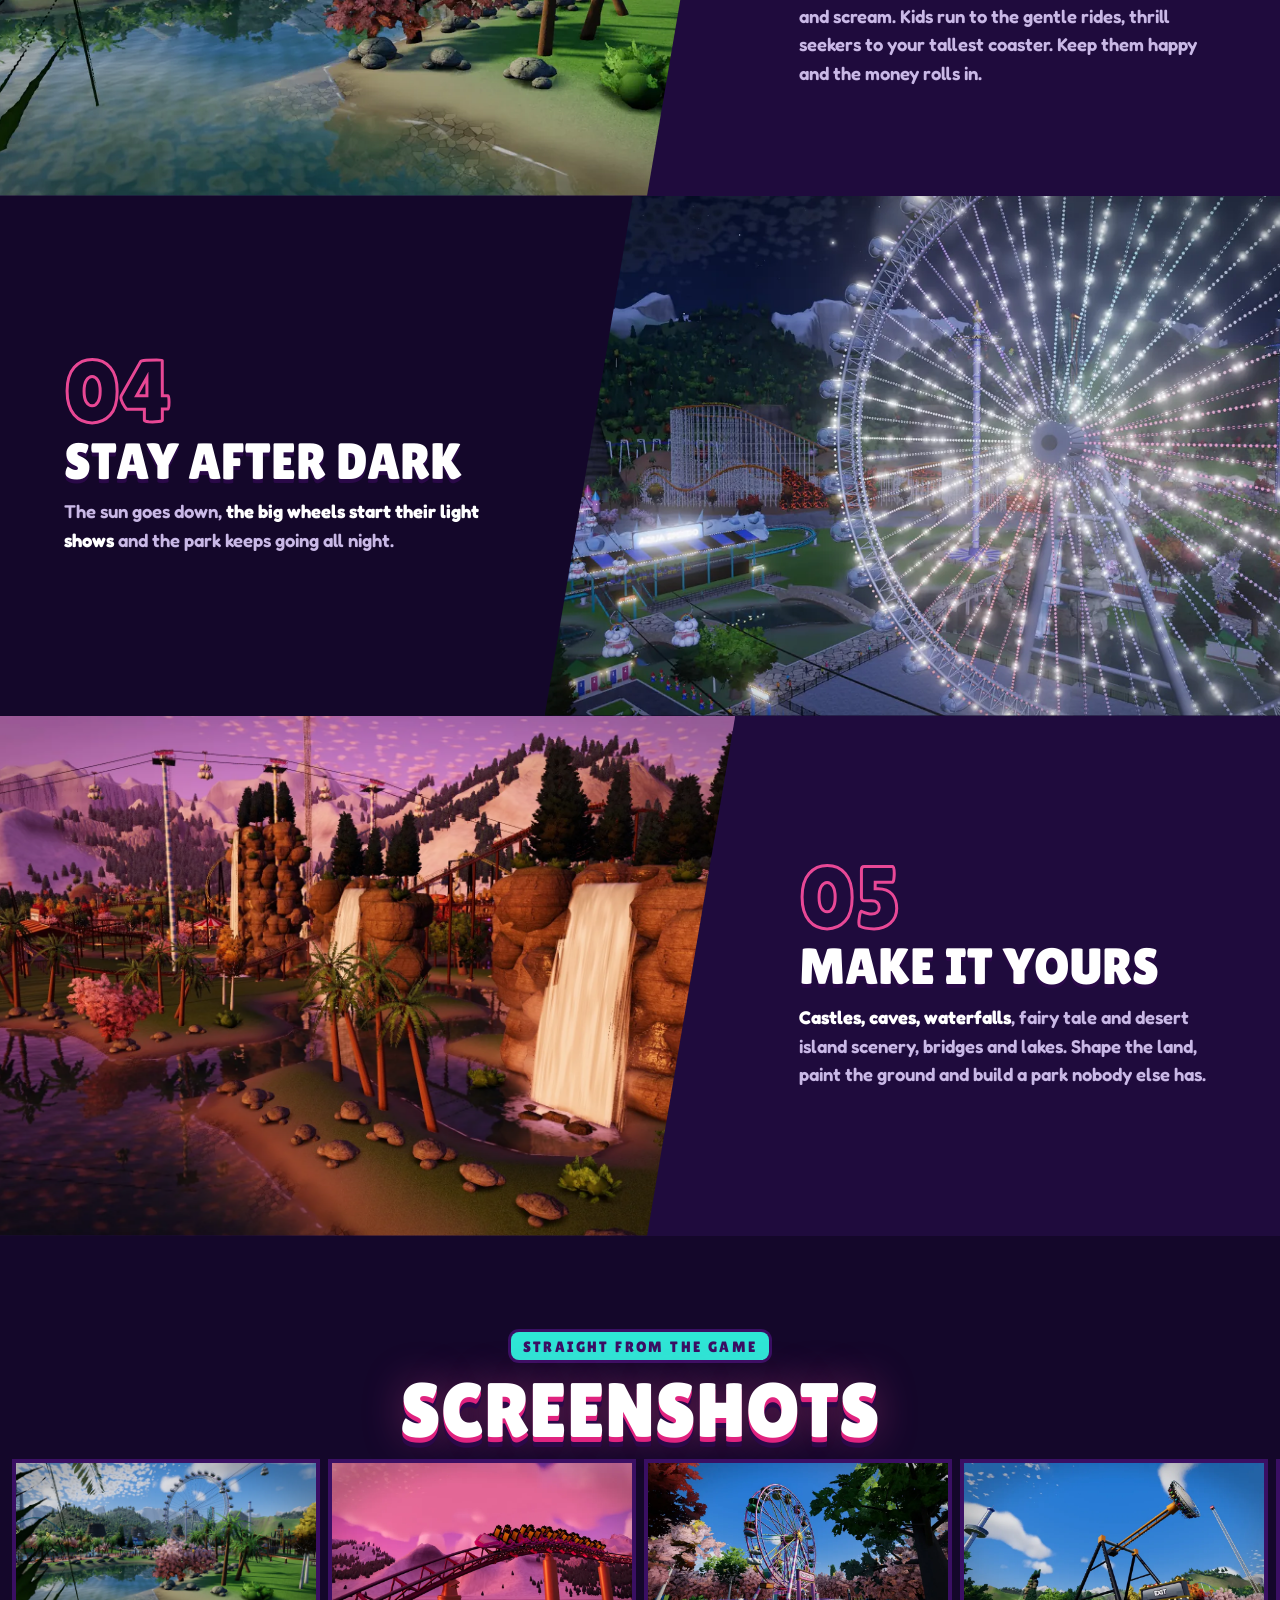
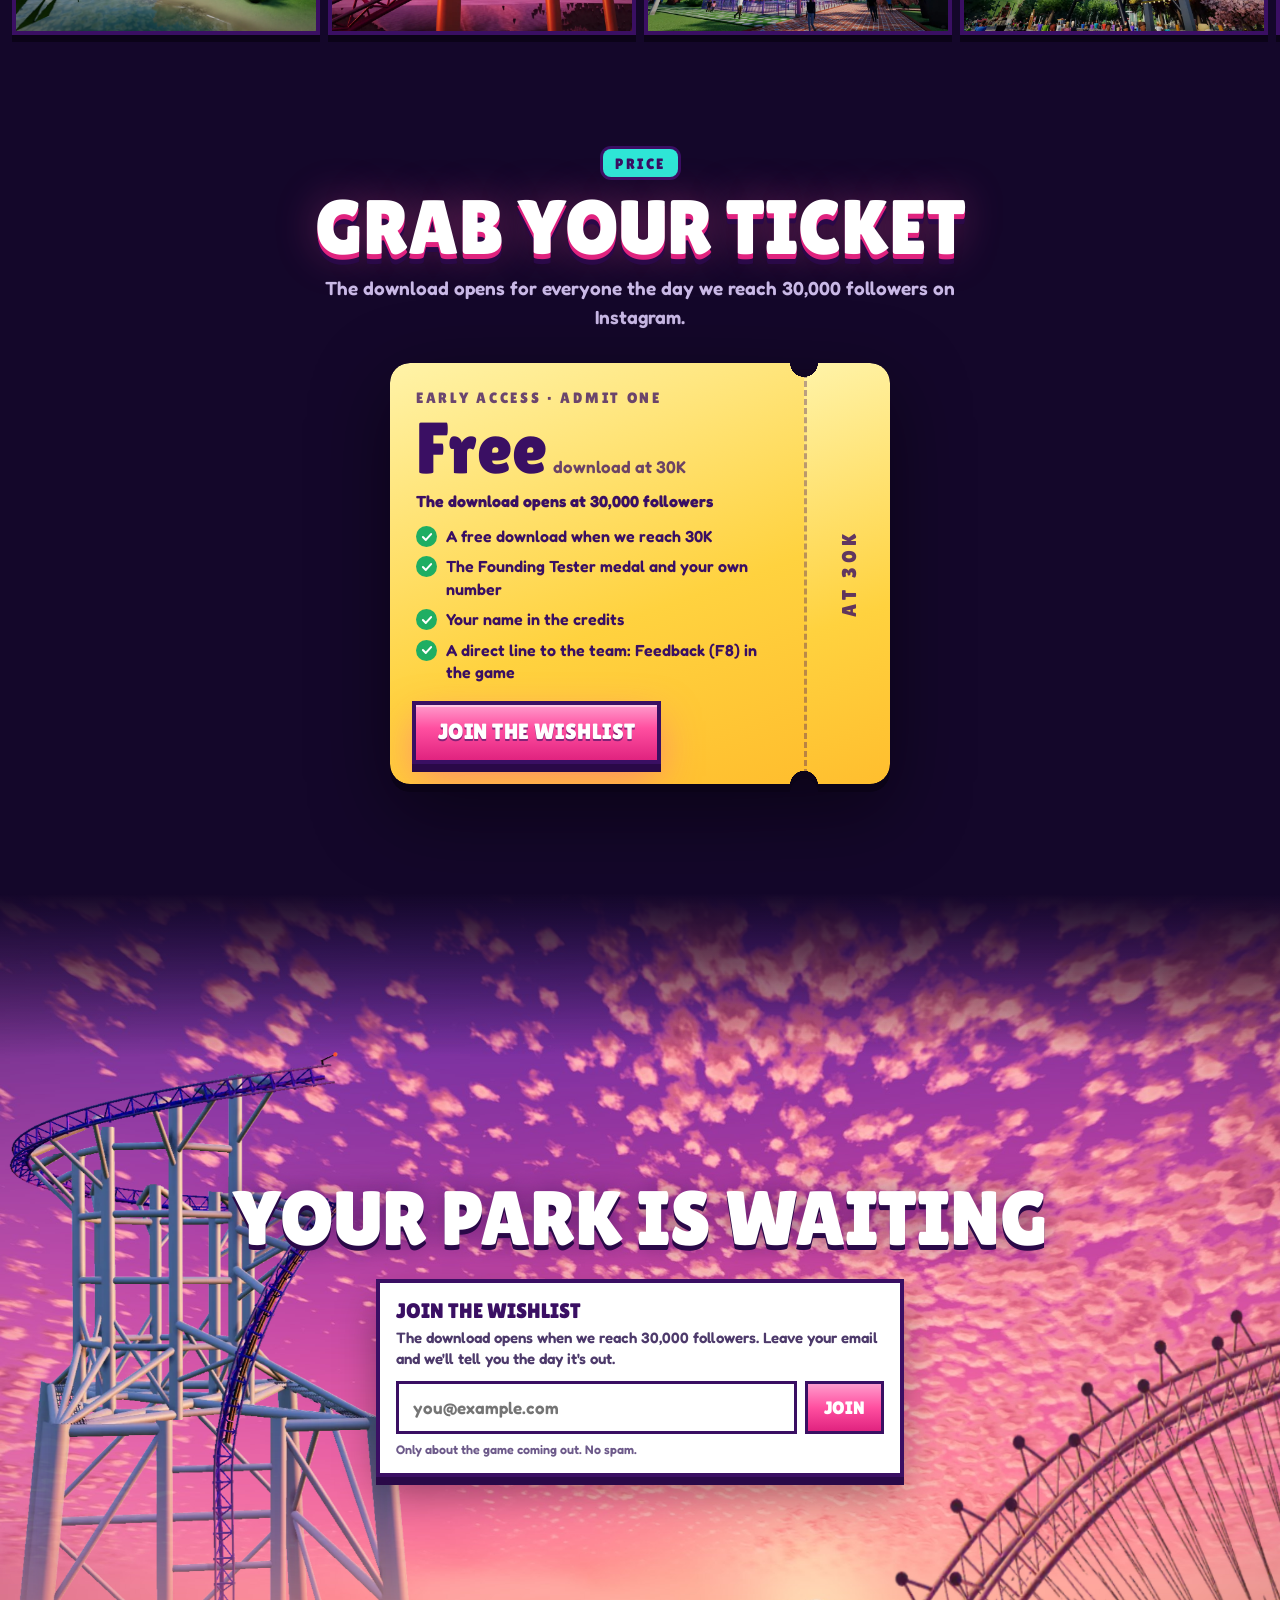
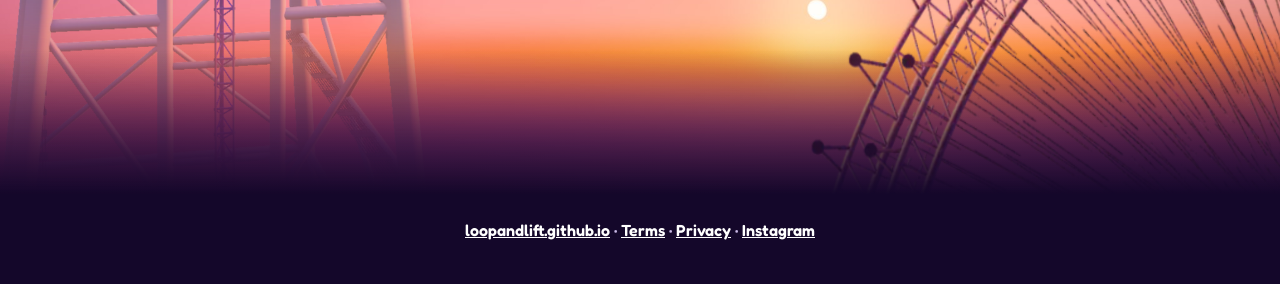
==== commit b83d3814: "Publish the site" ====
--- a/index.html
+++ b/index.html
@@ -594,7 +594,7 @@
   const MS = /*MS*/{"frame":1600,"tower":[445,331,1146,1604],"clip":{"x":335,"y":299,"width":796,"height":1300},"frames":788,"topFrame":379,"emptyHead":1.0666666666666667,"emptyTail":1.1}/*MS*/, W = /*WHEEL*/{"px":1946,"mPerPx":0.05712890625,"z":[-6.2,-4.2,-2.2,0.0,2.2,4.2,6.2],"capPx":686,"capMPerPx":0.008984375,"R":54.65,"N":48}/*WHEEL*/;
   const scene = document.getElementById('scene');
   if (!MS || !W || !('IntersectionObserver' in window)) { scene.classList.remove('wait'); return; }
-  const A = '../assets/', V = '?v=' + /*VER*/1795889703/*VER*/;
+  const A = '../assets/', V = '?v=' + /*VER*/1795890699/*VER*/;
   const ms = document.getElementById('ms'), wheel = document.getElementById('wheel');
   const pct = v => (v / MS.frame) * 100 + '%';
   let vid = null, shown = false, timer = 0;
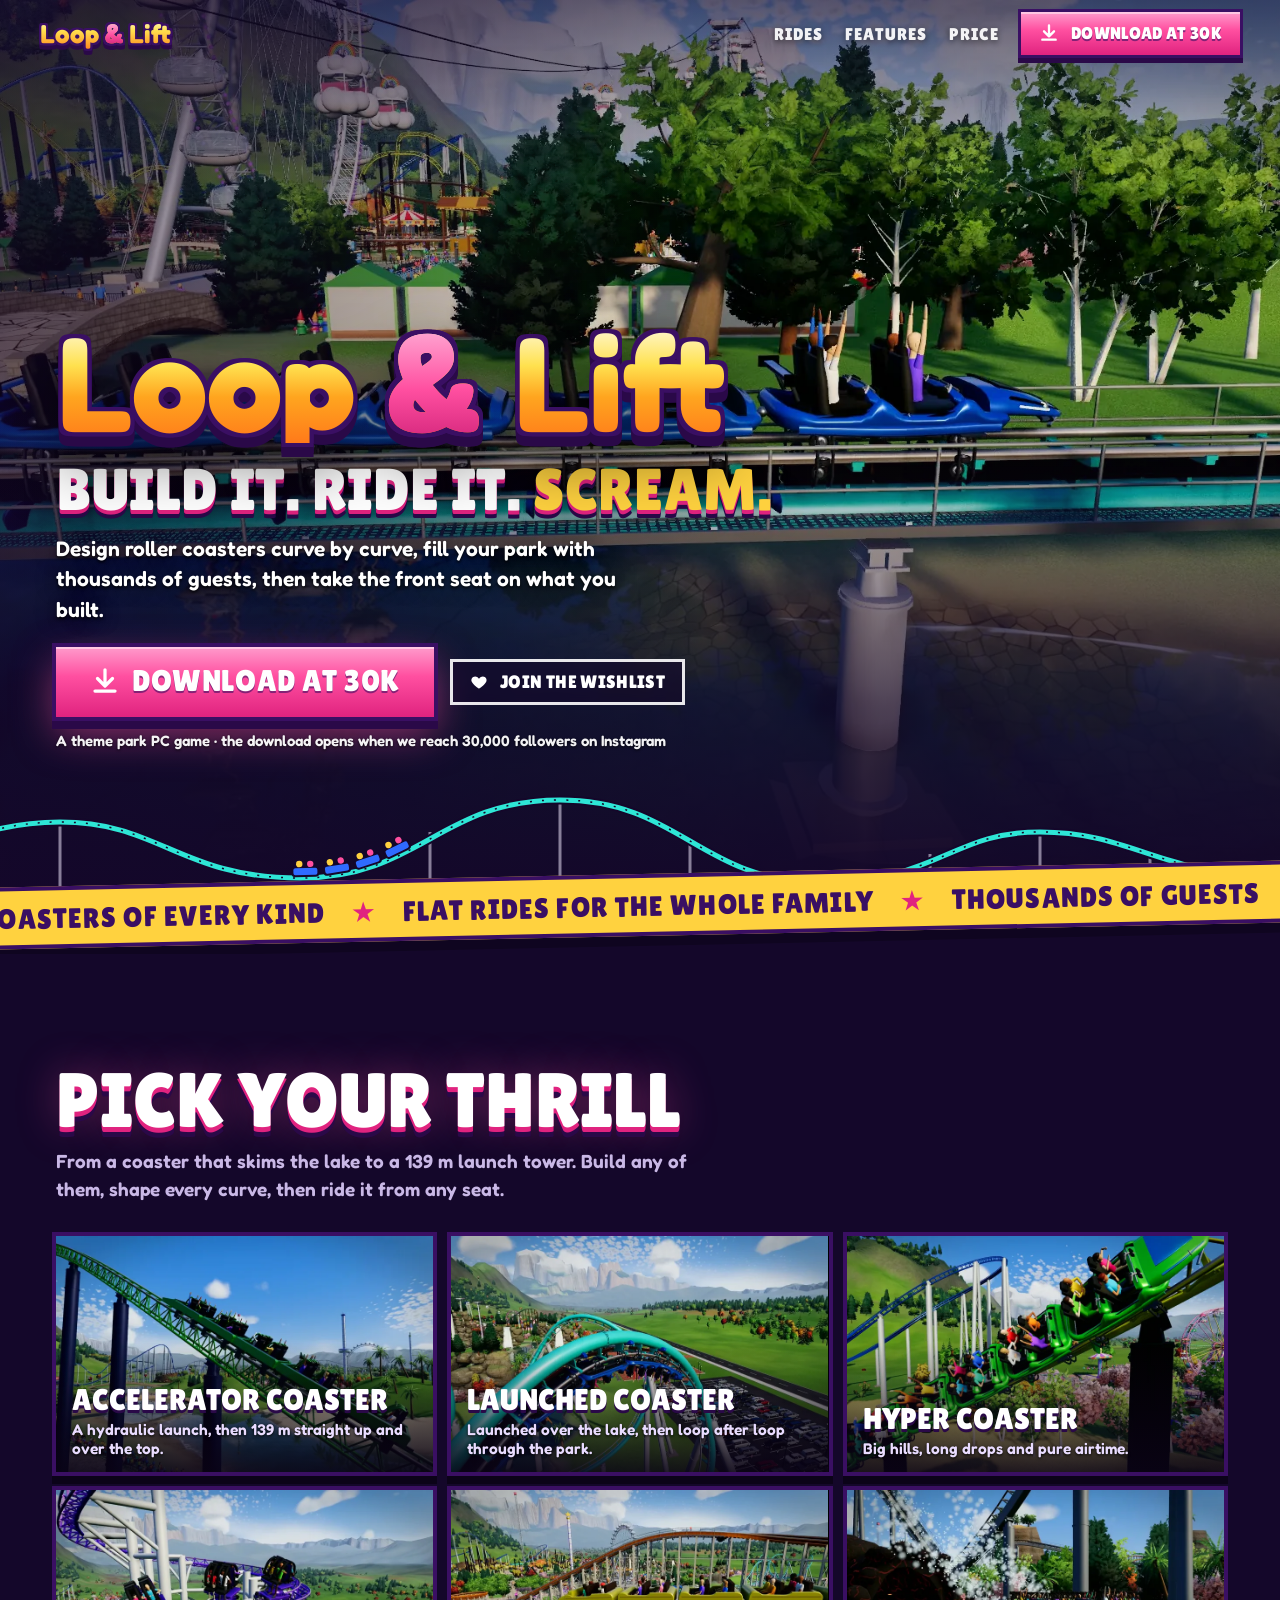
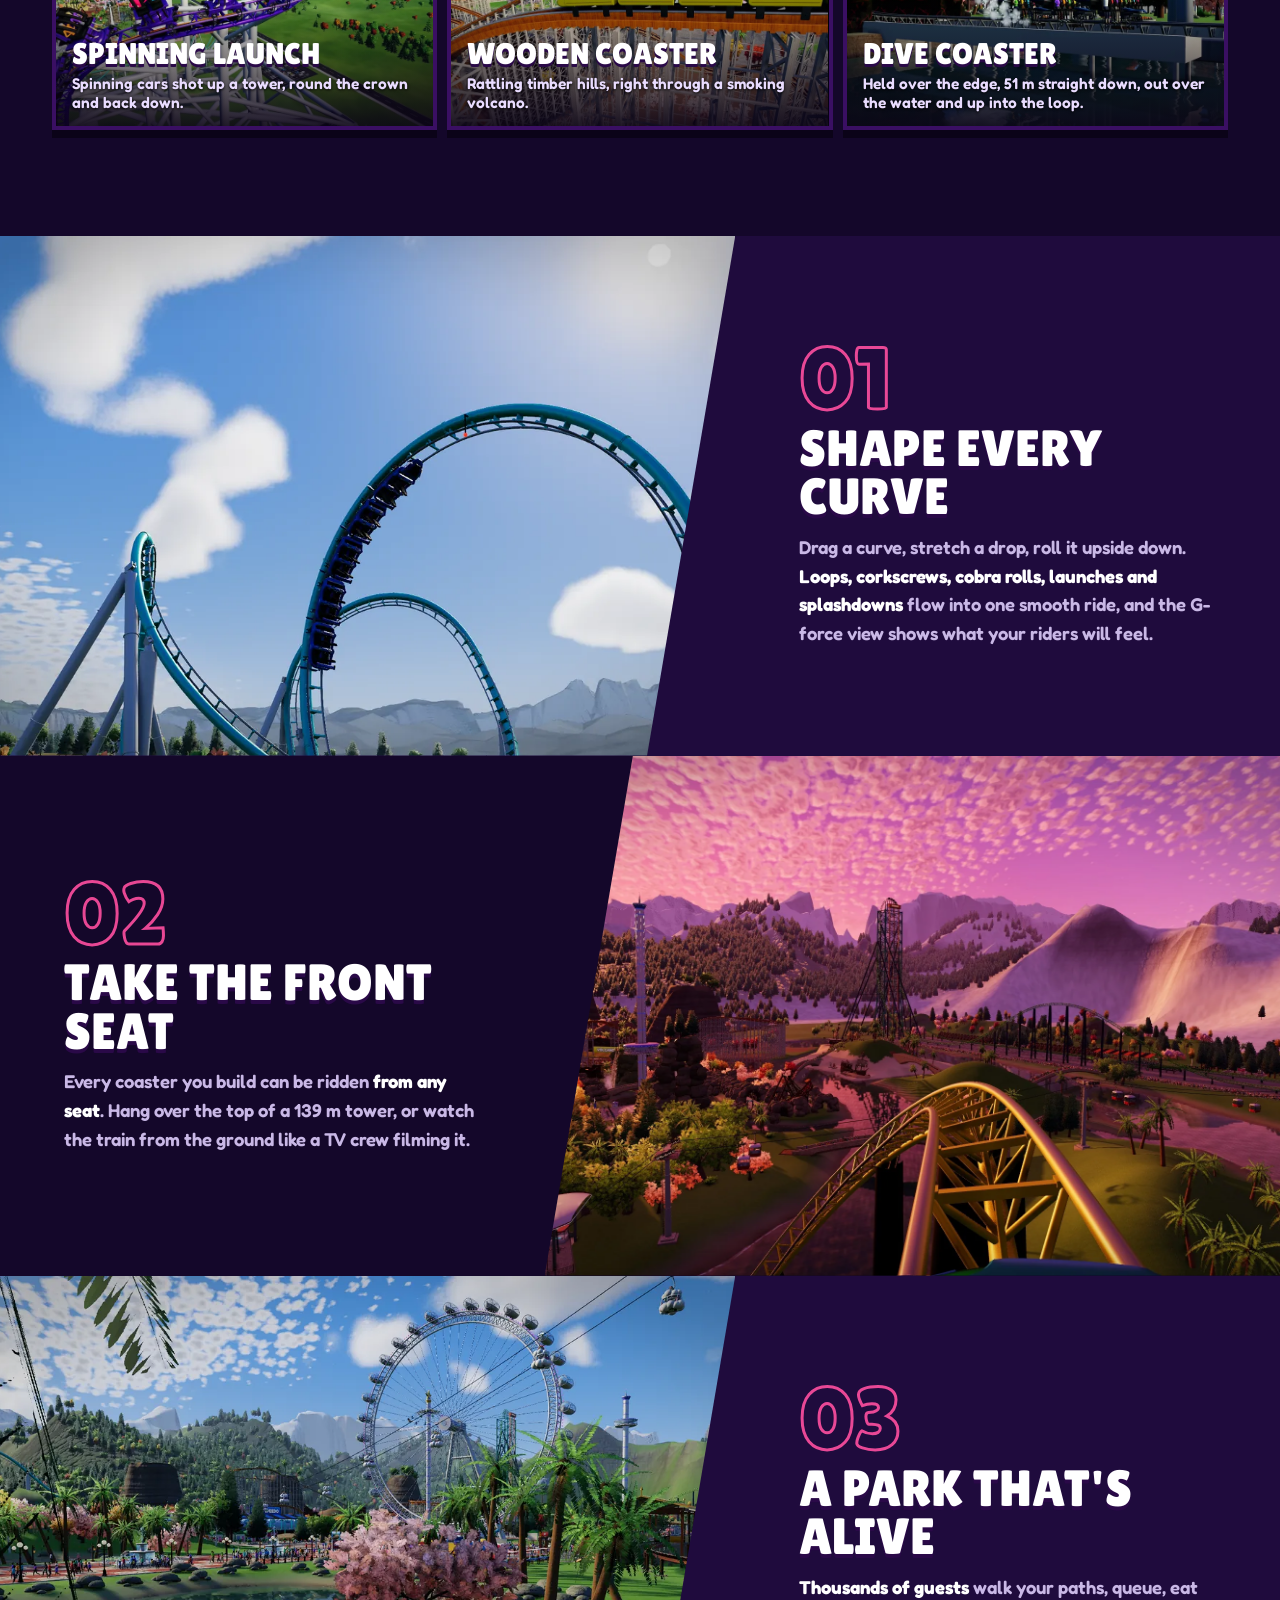
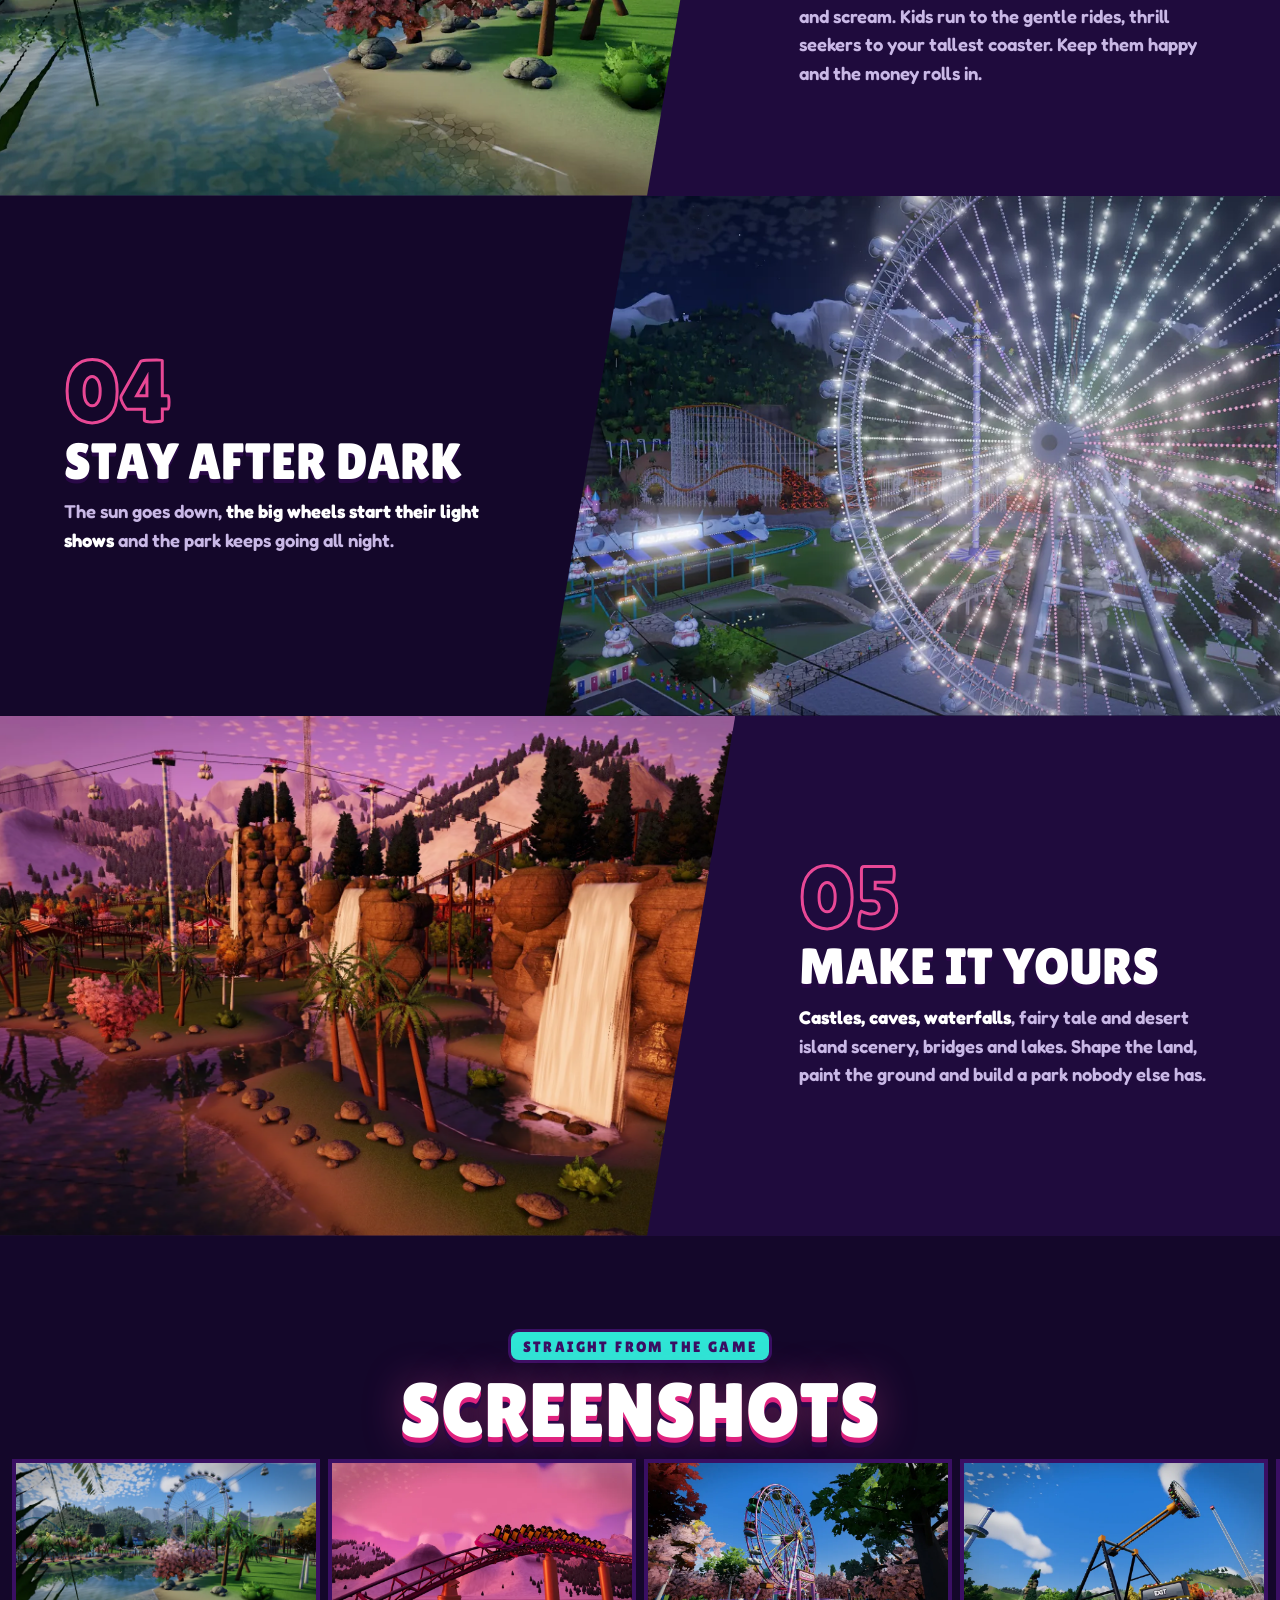
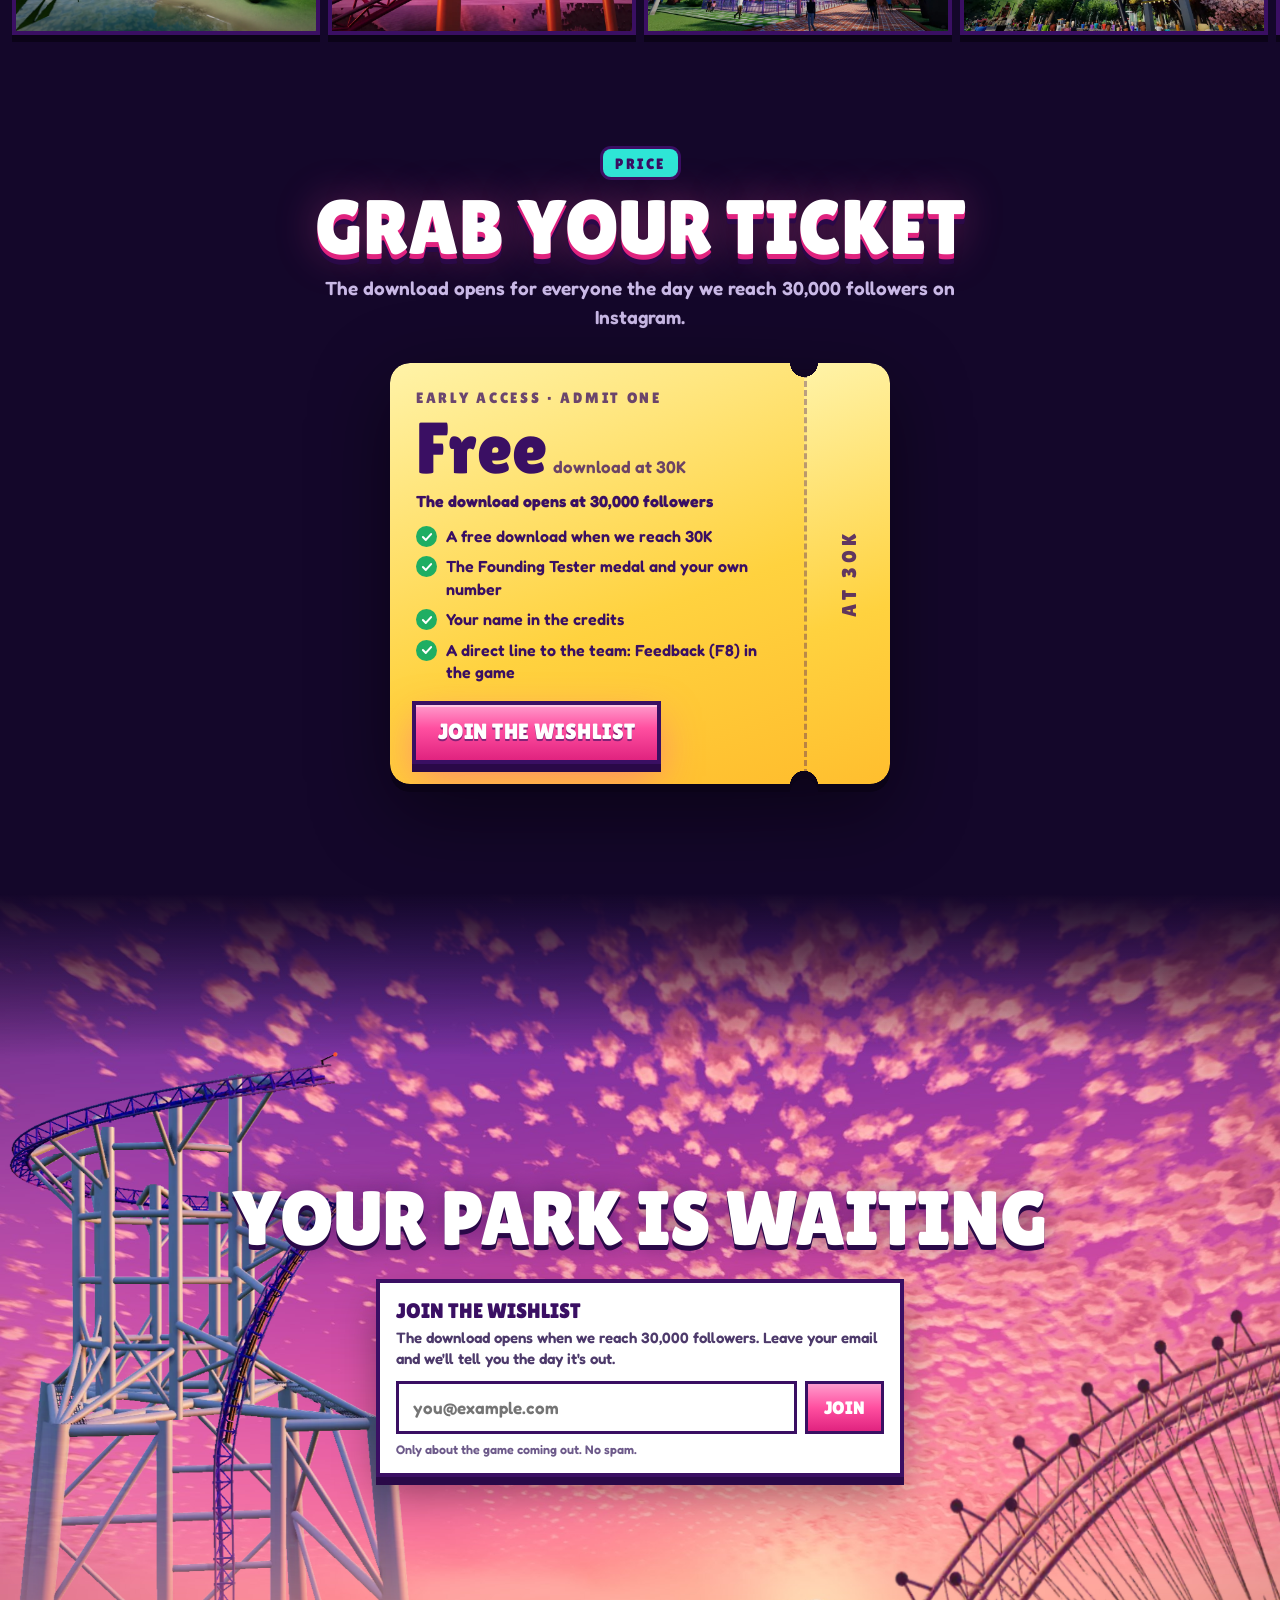
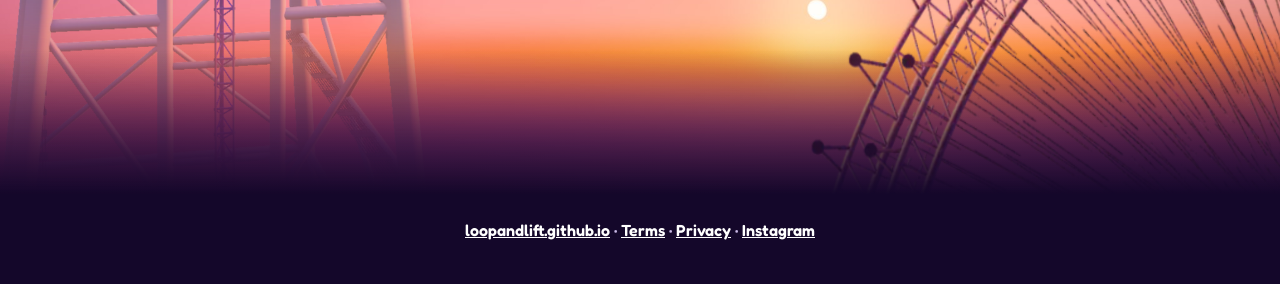
==== commit 17d62d3a: "Publish the site" ====
--- a/index.html
+++ b/index.html
@@ -594,7 +594,7 @@
   const MS = /*MS*/{"frame":1600,"tower":[445,331,1146,1604],"clip":{"x":335,"y":299,"width":796,"height":1300},"frames":788,"topFrame":379,"emptyHead":1.0666666666666667,"emptyTail":1.1}/*MS*/, W = /*WHEEL*/{"px":1946,"mPerPx":0.05712890625,"z":[-6.2,-4.2,-2.2,0.0,2.2,4.2,6.2],"capPx":686,"capMPerPx":0.008984375,"R":54.65,"N":48}/*WHEEL*/;
   const scene = document.getElementById('scene');
   if (!MS || !W || !('IntersectionObserver' in window)) { scene.classList.remove('wait'); return; }
-  const A = '../assets/', V = '?v=' + /*VER*/1795890699/*VER*/;
+  const A = '../assets/', V = '?v=' + /*VER*/1795891548/*VER*/;
   const ms = document.getElementById('ms'), wheel = document.getElementById('wheel');
   const pct = v => (v / MS.frame) * 100 + '%';
   let vid = null, shown = false, timer = 0;
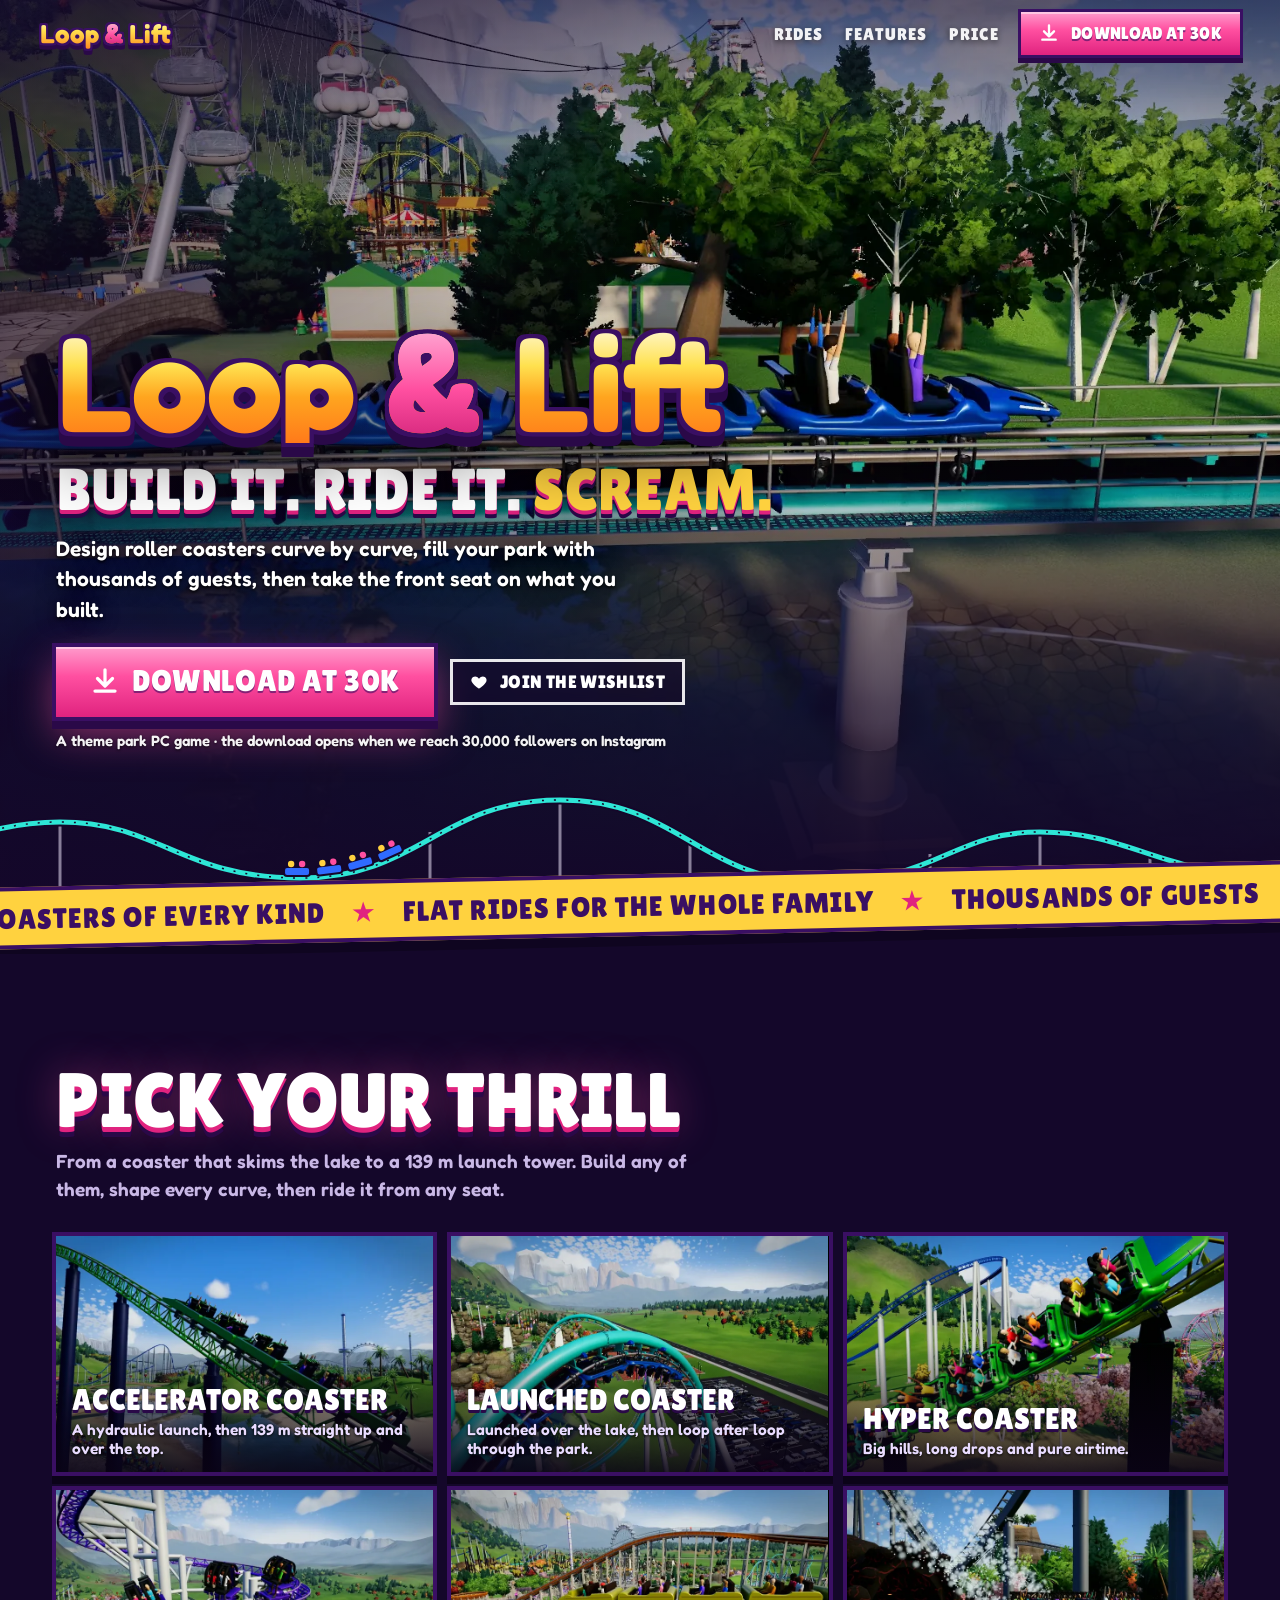
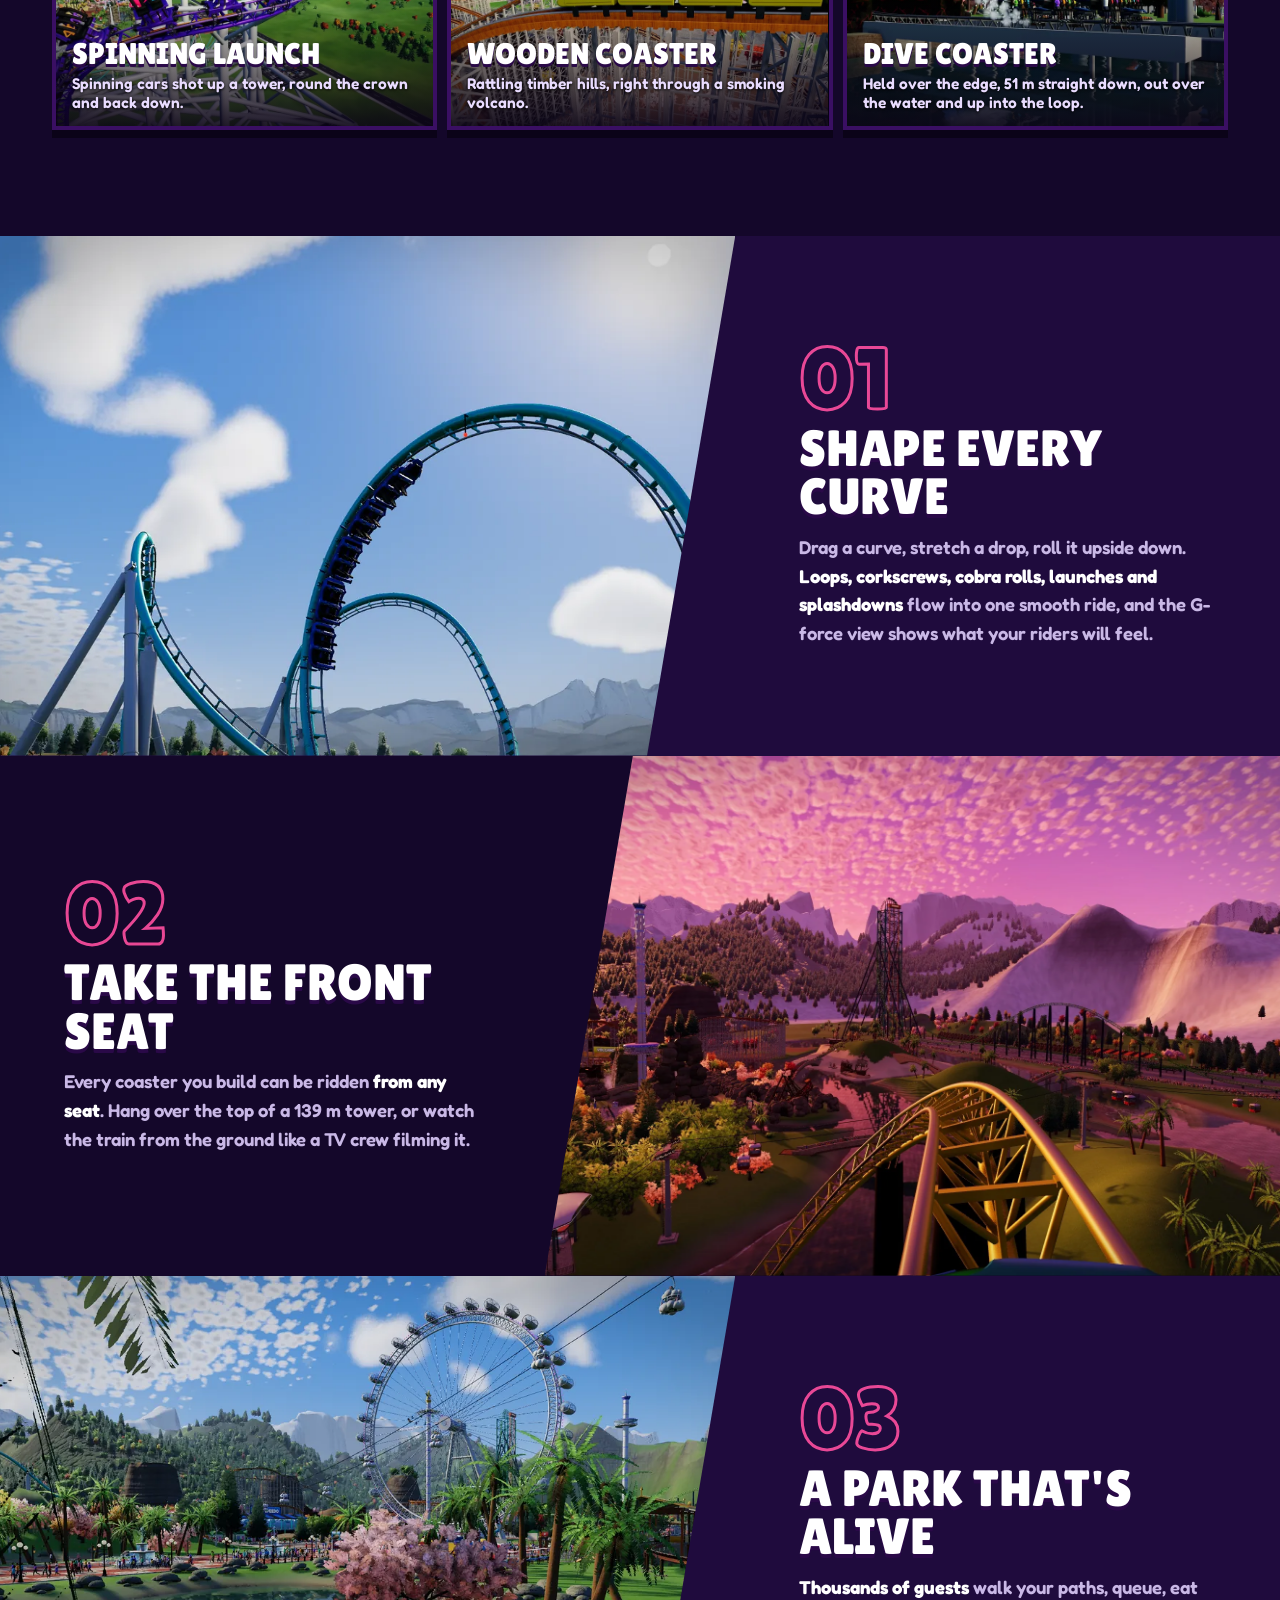
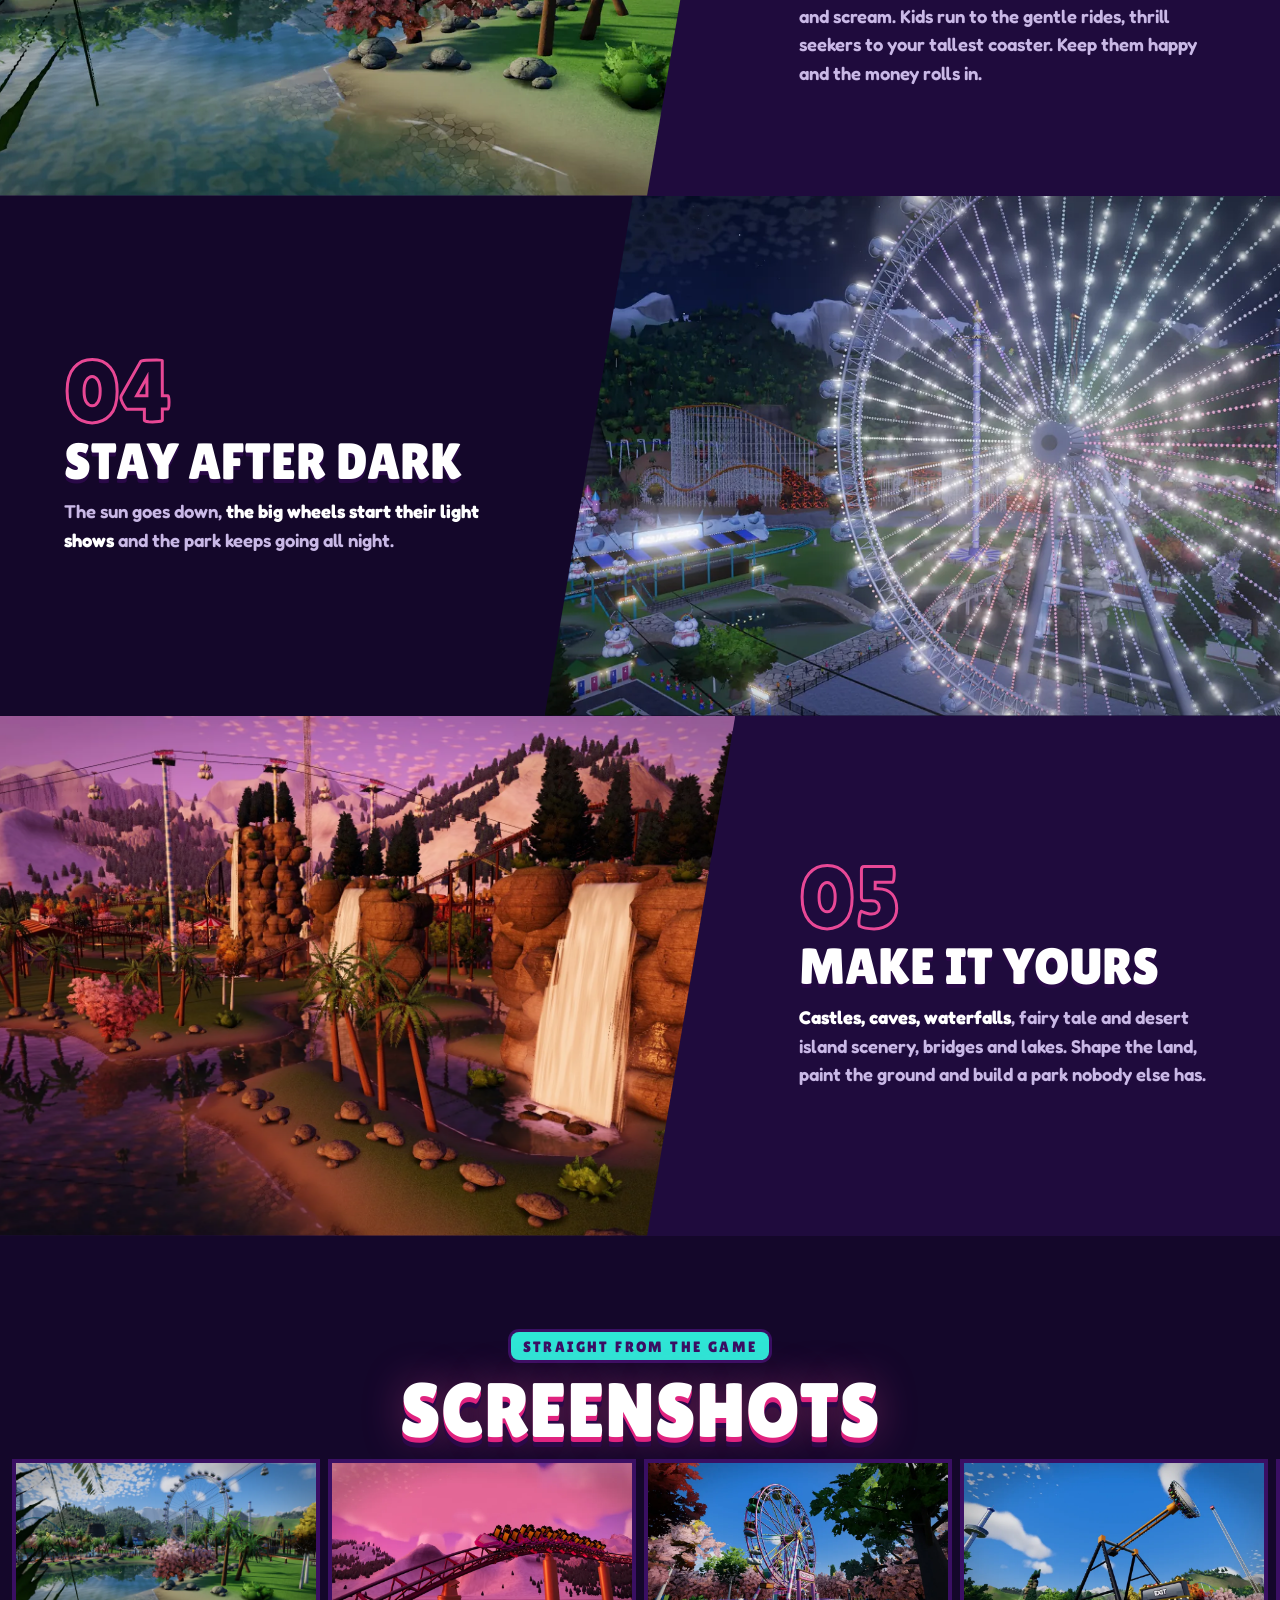
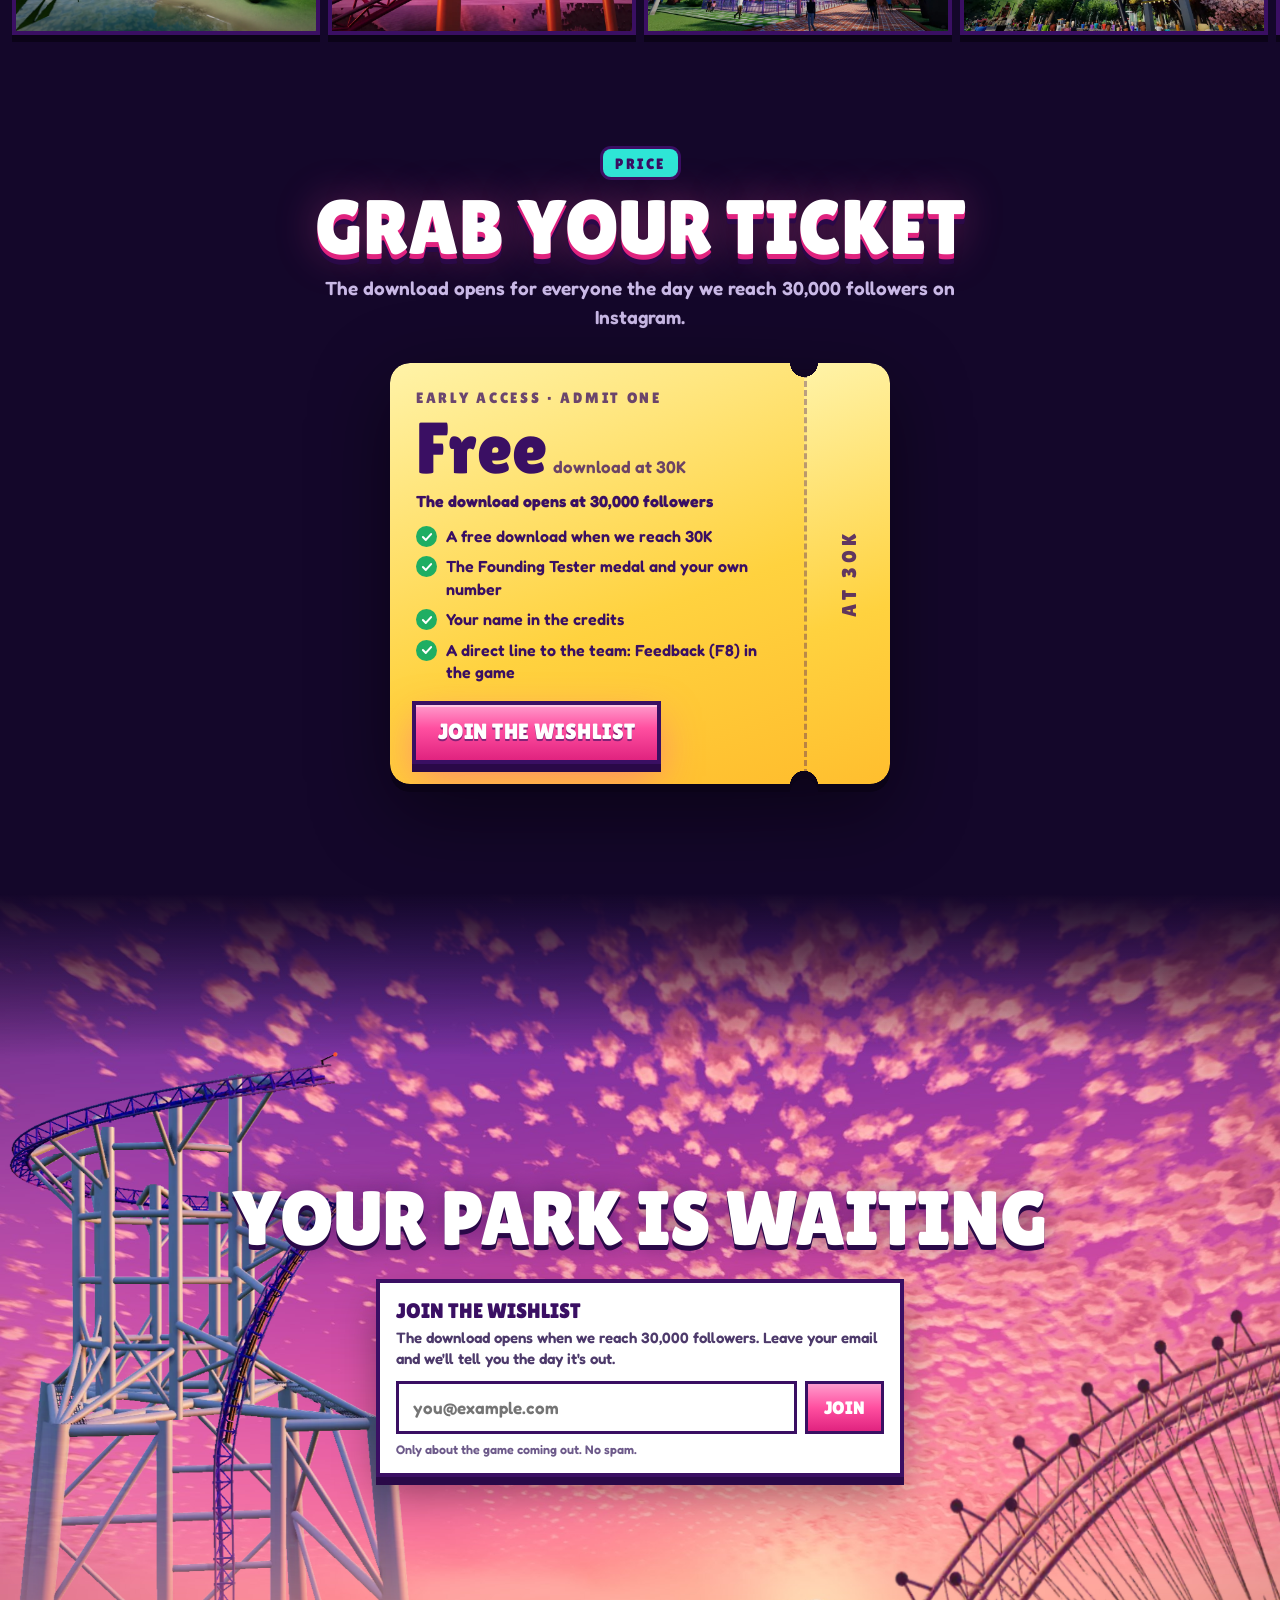
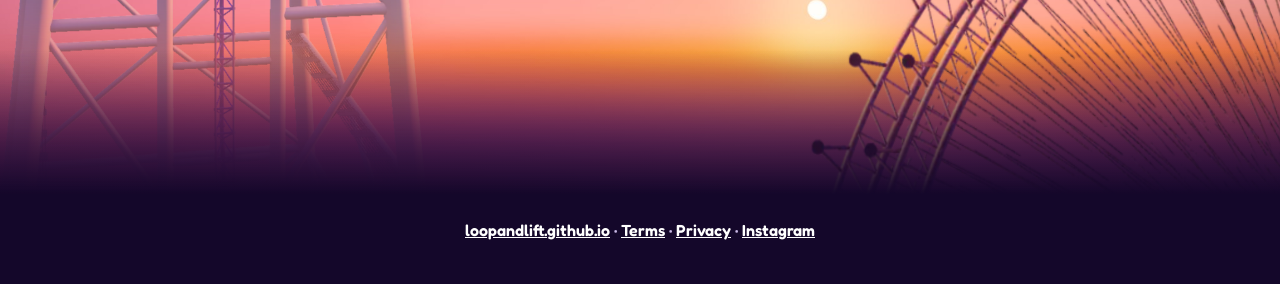
==== commit 7ba40133: "Publish the site" ====
--- a/index.html
+++ b/index.html
@@ -594,7 +594,7 @@
   const MS = /*MS*/{"frame":1600,"tower":[445,331,1146,1604],"clip":{"x":335,"y":299,"width":796,"height":1300},"frames":788,"topFrame":379,"emptyHead":1.0666666666666667,"emptyTail":1.1}/*MS*/, W = /*WHEEL*/{"px":1946,"mPerPx":0.05712890625,"z":[-6.2,-4.2,-2.2,0.0,2.2,4.2,6.2],"capPx":686,"capMPerPx":0.008984375,"R":54.65,"N":48}/*WHEEL*/;
   const scene = document.getElementById('scene');
   if (!MS || !W || !('IntersectionObserver' in window)) { scene.classList.remove('wait'); return; }
-  const A = '../assets/', V = '?v=' + /*VER*/1795891548/*VER*/;
+  const A = '../assets/', V = '?v=' + /*VER*/1795893828/*VER*/;
   const ms = document.getElementById('ms'), wheel = document.getElementById('wheel');
   const pct = v => (v / MS.frame) * 100 + '%';
   let vid = null, shown = false, timer = 0;
